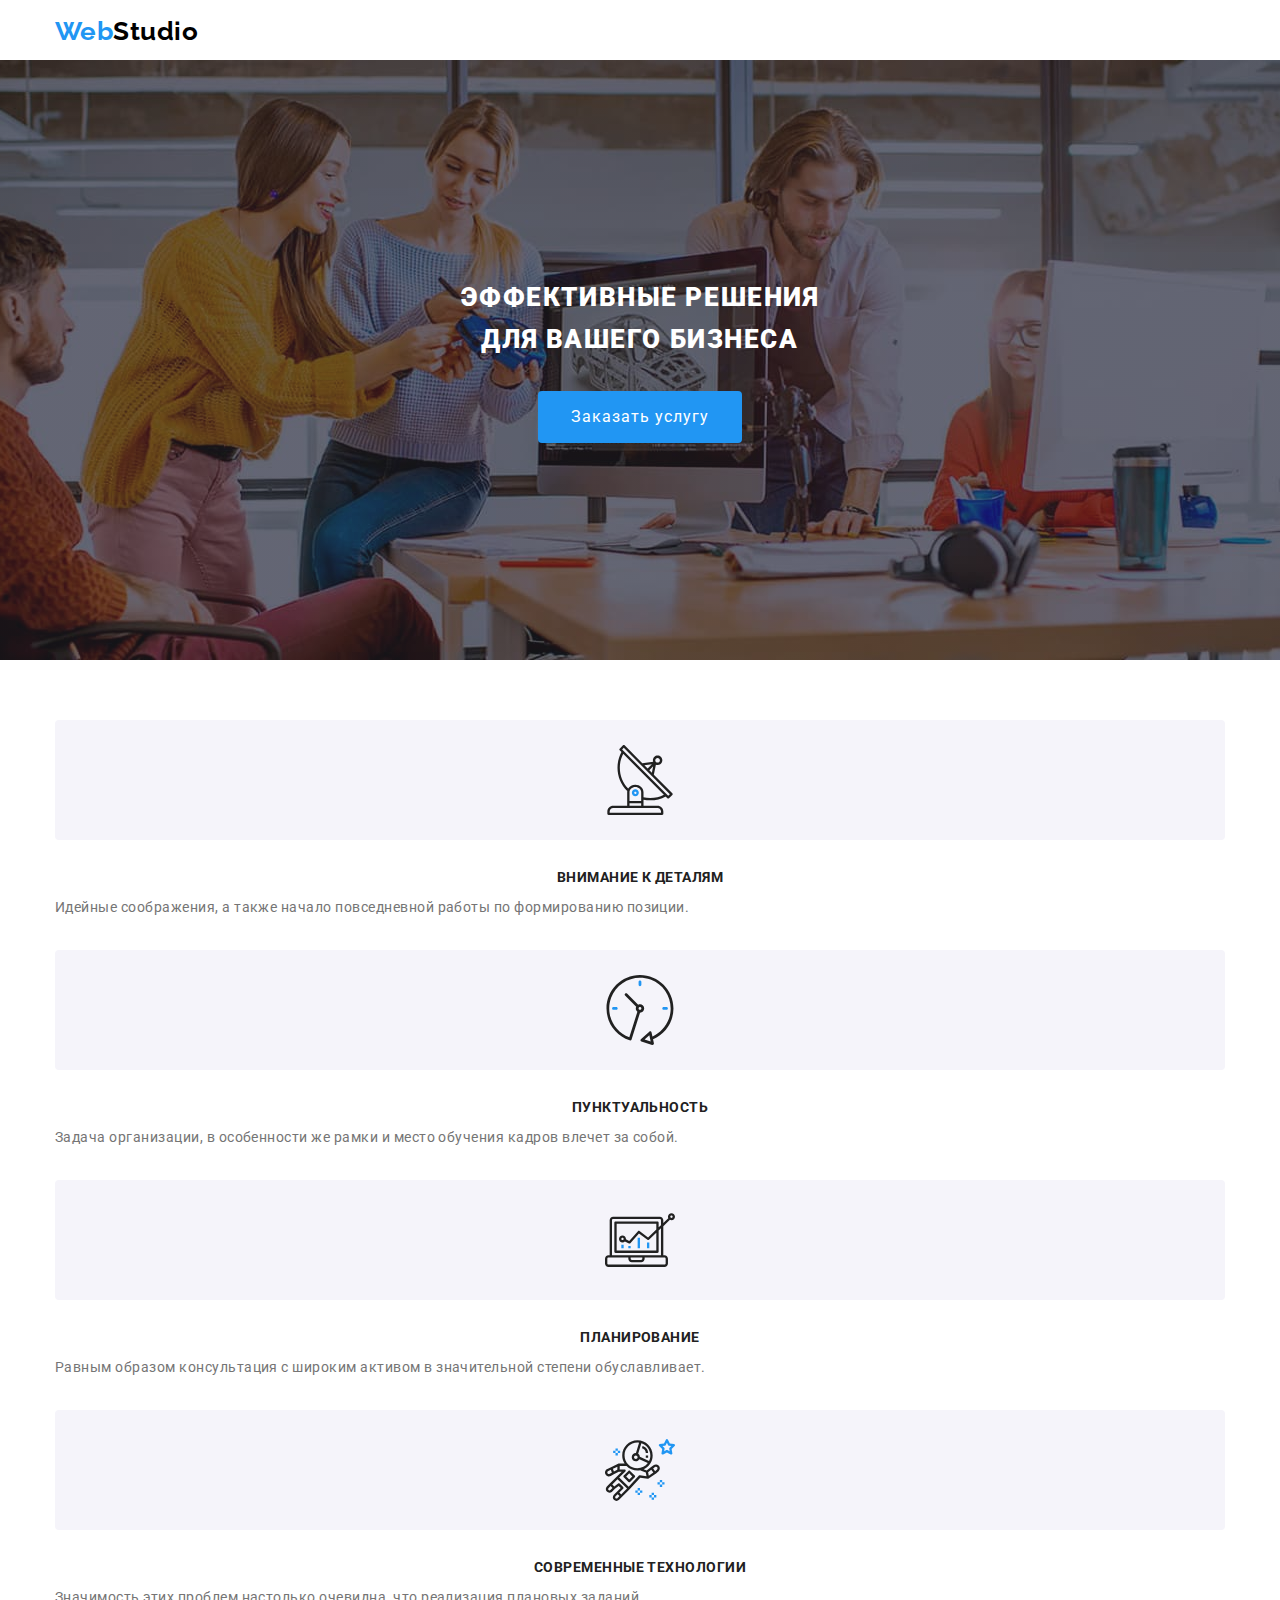
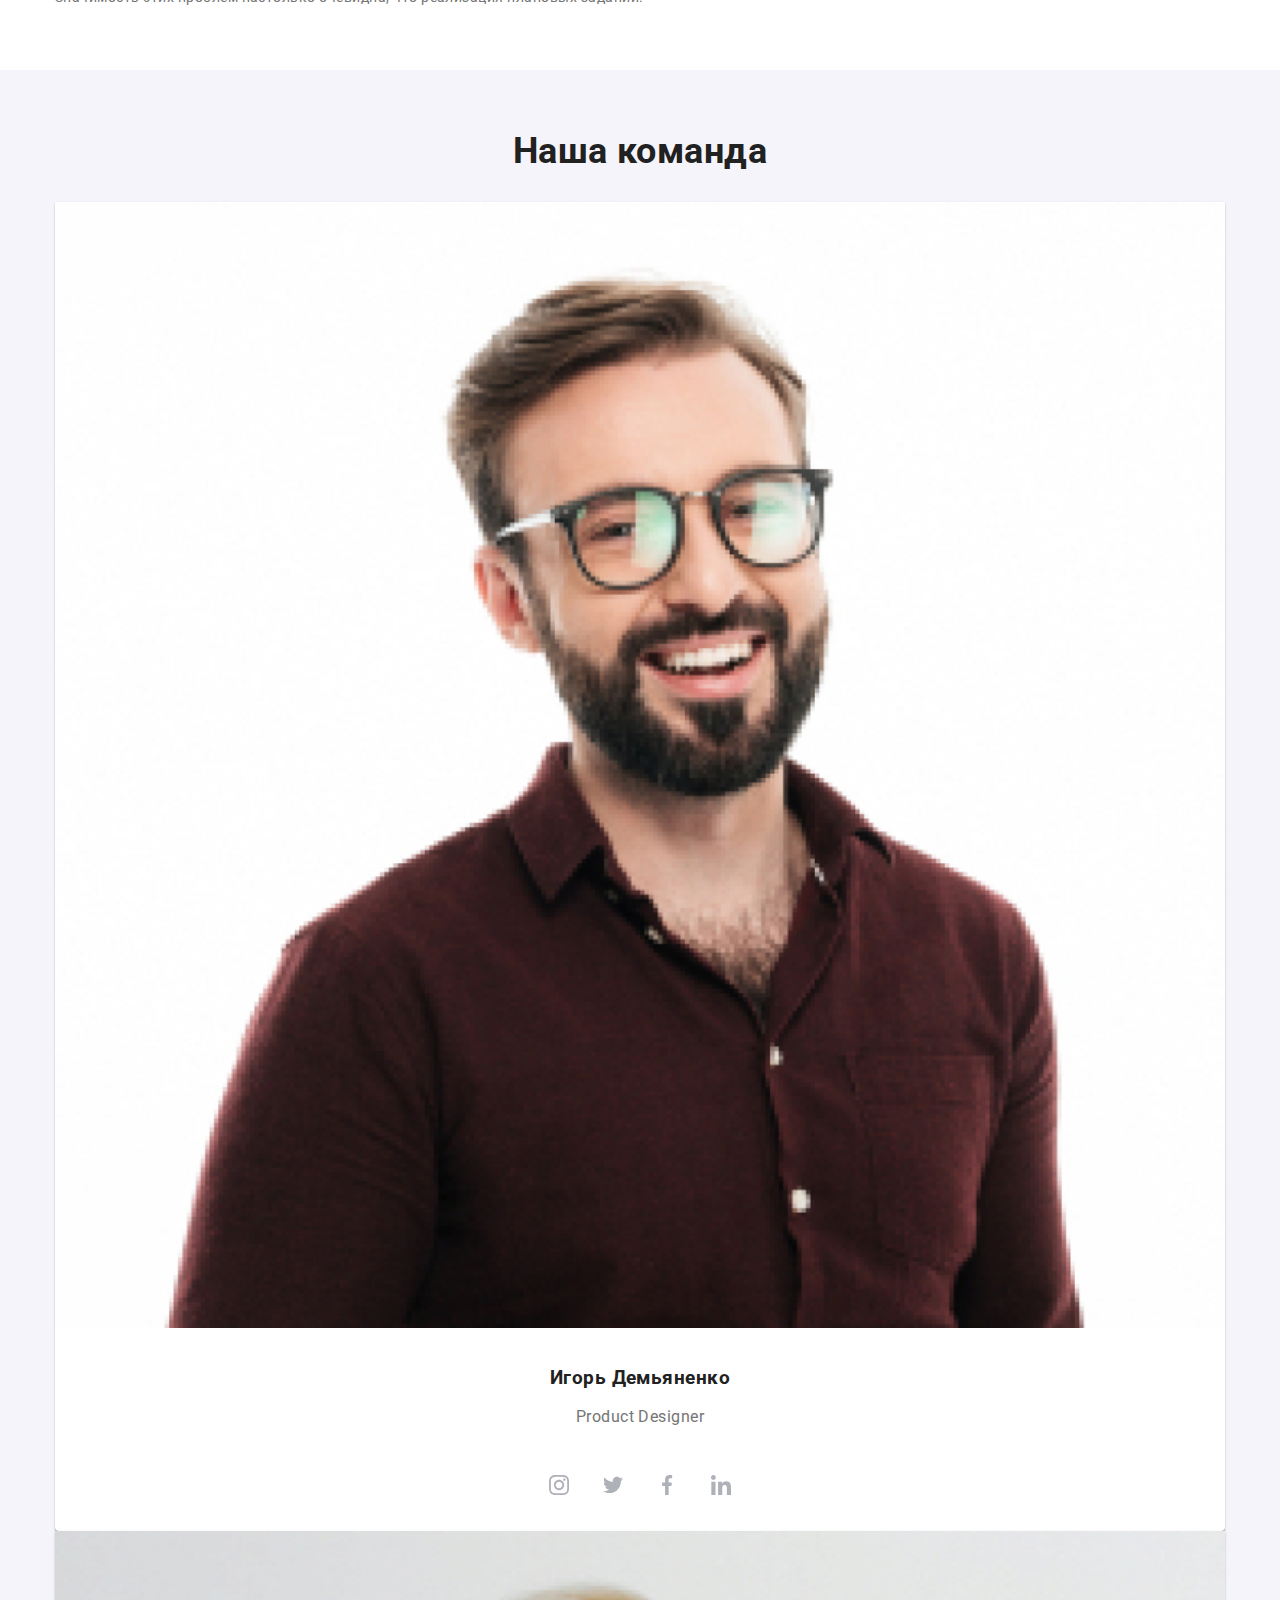
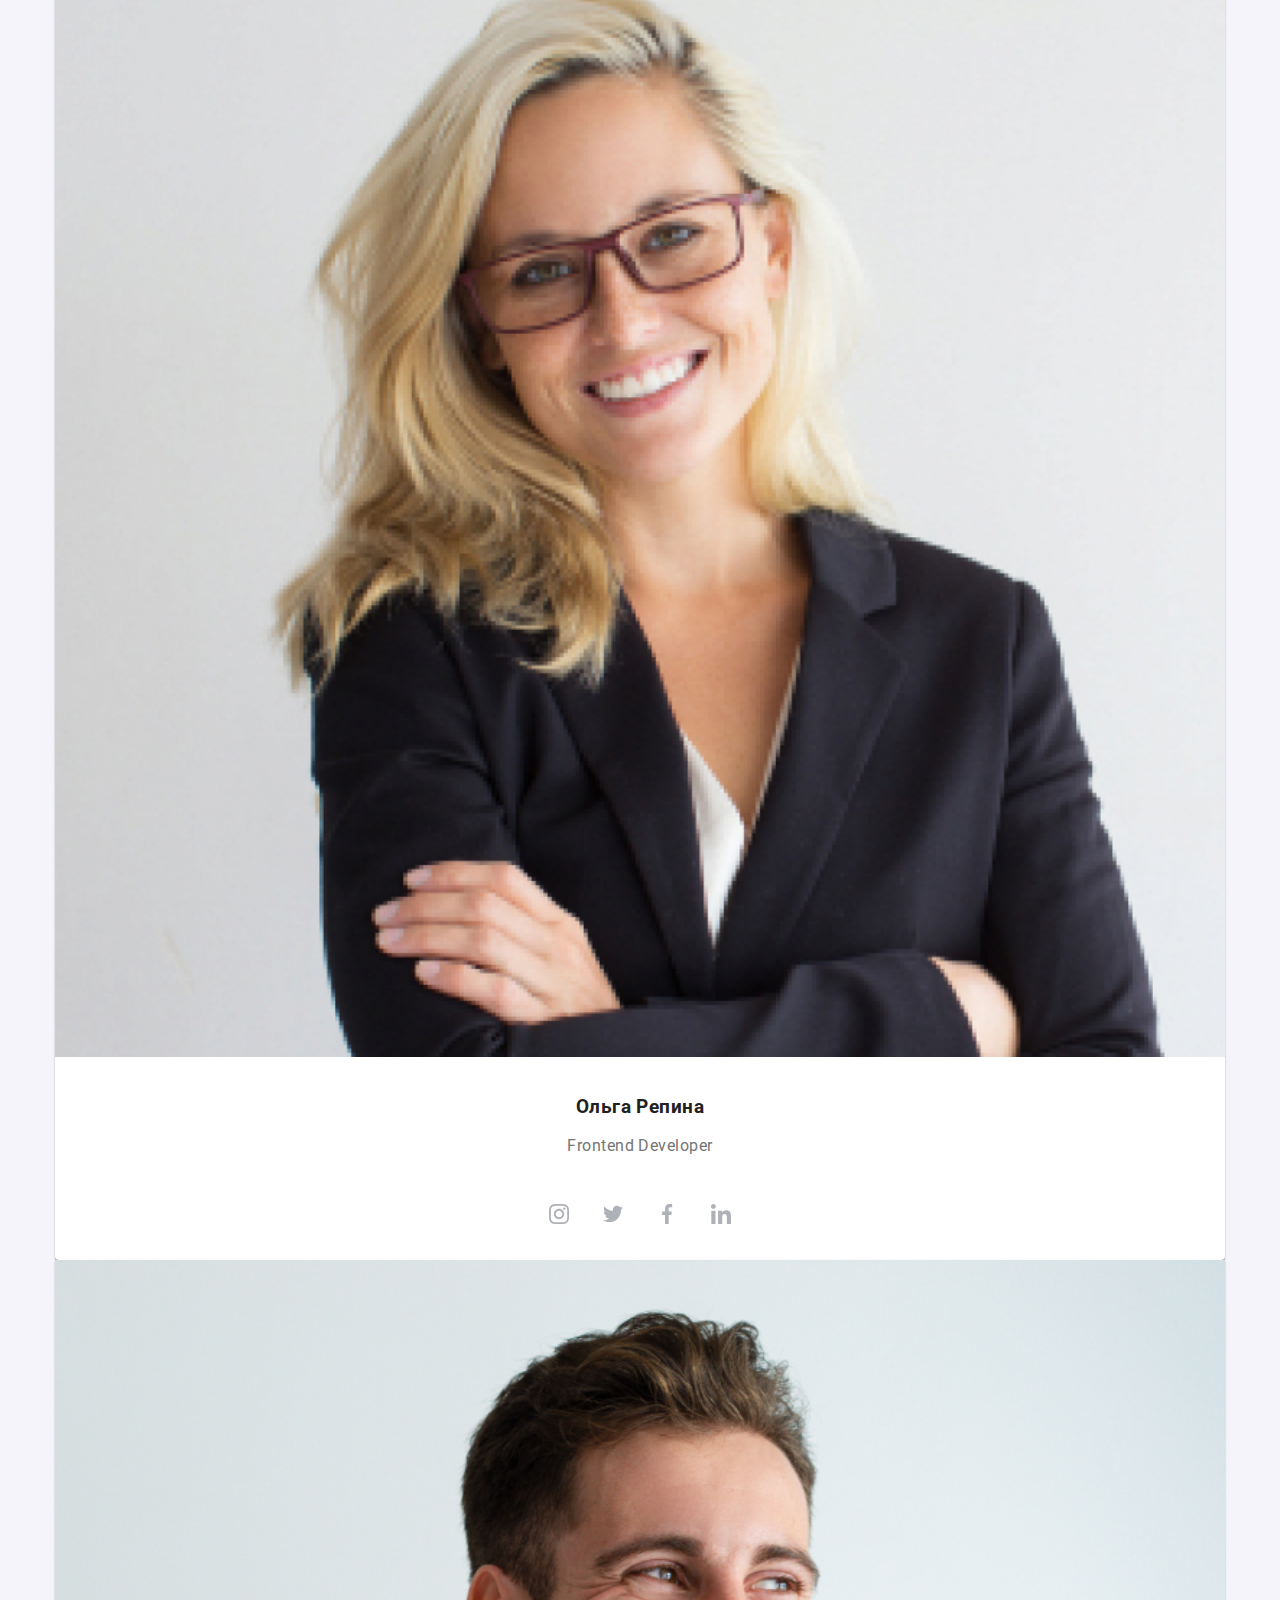
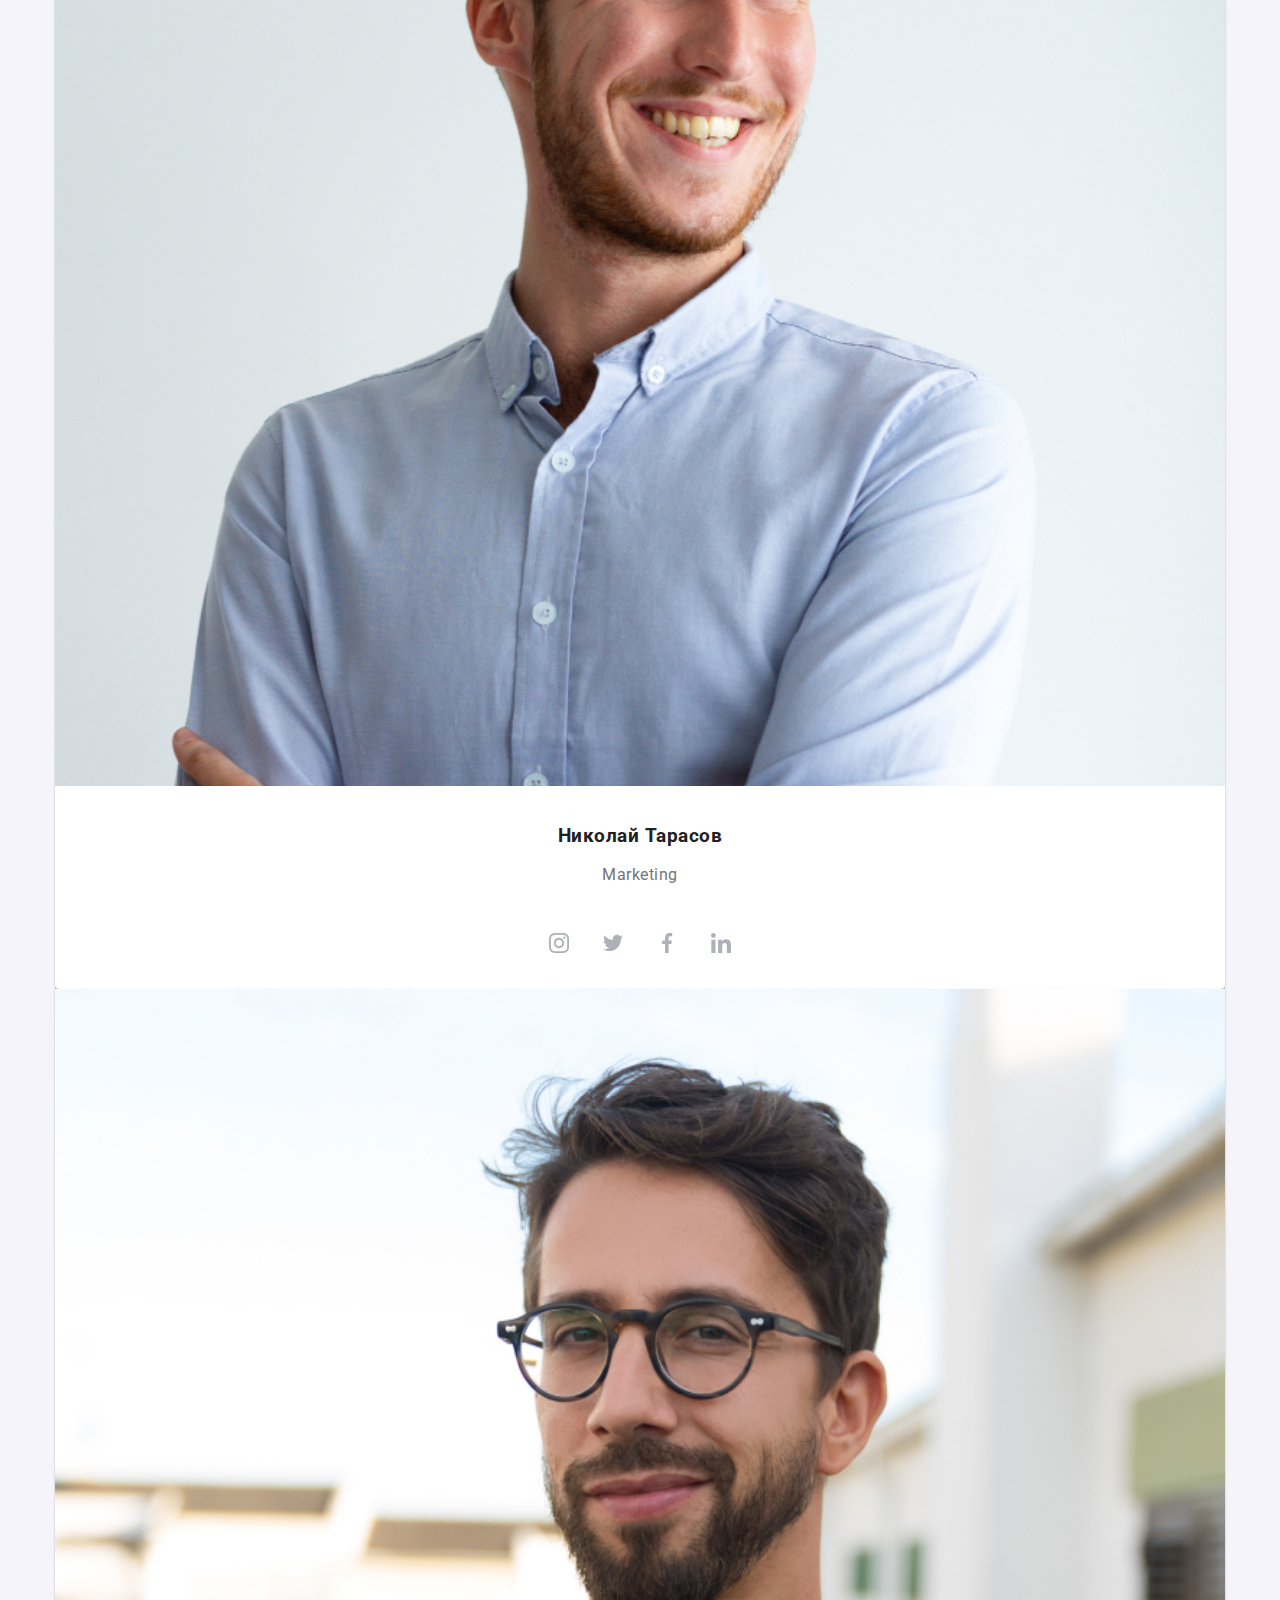
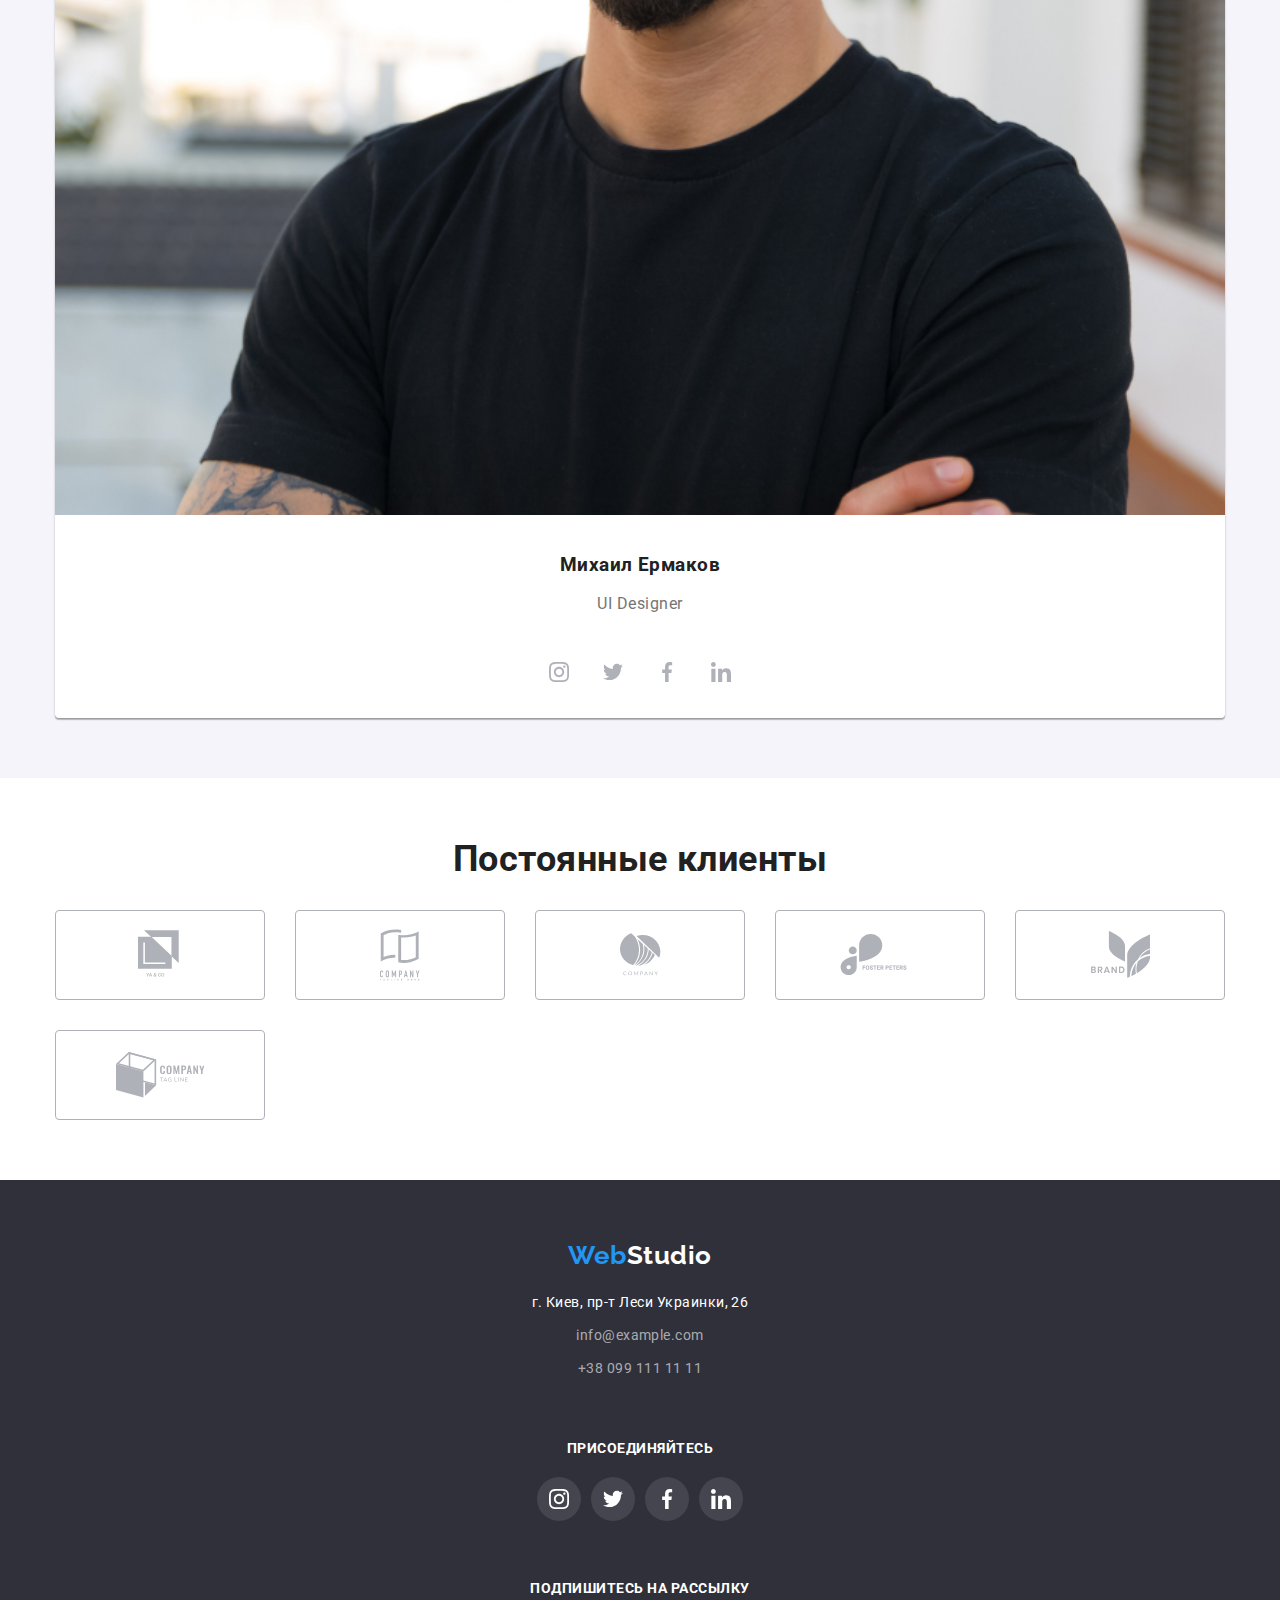
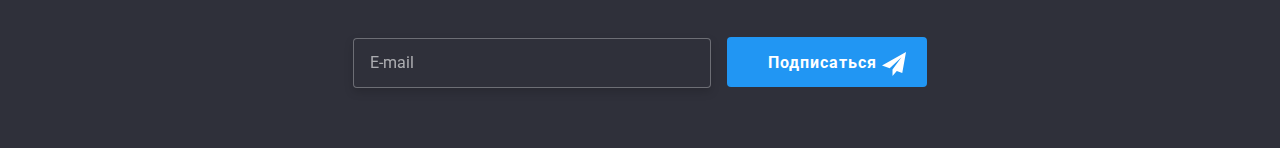
==== index.html @ 4265d358 "hw8" ====
<!DOCTYPE html>
<html lang="ru">
  <head>
    <meta charset="UTF-8" />
    <meta name="viewport" content="width=device-width, initial-scale=1.0" />
    <title>WebStudio</title>
    
    <link href="https://fonts.googleapis.com/css2?family=Raleway:wght@700&family=Roboto:wght@400;500;700&display=swap" rel="stylesheet">
    <link rel="stylesheet" href="./css/normalize.css" />
    <link rel="stylesheet" href="./css/main.min.css" />
  </head>
  <body>
    <!--Шапка страницы-->
    <header class="page-header">
      <div class="container flexbox">
      <nav class="navigation">
        <a href="./index.html" class="logo">
          <span class="page-header__logo-active">Web</span><span class="page-header__logo-black">Studio</span></a>
        <!--Навигация на другие страницы-->
        <ul class="site-nav list">
          <li class="site-nav__item"><a href="./index.html" class="site-nav__link current">Студия</a></li>
          <li class="site-nav__item"><a href="./portfolio.html" class="site-nav__link" >Портфолио</a></li>
          <li class="site-nav__item"><a href="./index.html" class="site-nav__link ">Контакты</a></li>
        </ul>
      </nav>
      <ul class="contacts list flexbox">
        <li class="contacts__item">
          <a class="contacts__link" href="mailto:info@example.com" >
          <svg class="contacts__icon" width="16" height="12"> 
            <use href="./img/icons/symbol-defs.svg#envelope"></use>
          </svg>
            info@example.com</a>
        </li>
        <li class="contacts__item">
          <a class="contacts__link"  href="tel:+380991111111"  >
          <svg class="contacts__icon" width="10" height="16">
            <use href="./img/icons/symbol-defs.svg#smartphone"></use>
          </svg>
          +38 099 111 11 11</a></li>
      </ul>
    </div>
    <span class="line flexbox"></span>
    </header>
    <main>
      <!--герой-->
      <section class="hero">
        <div class="hero__box">
        <h1 class="hero__title">Эффективные решения <br/> для вашего бизнеса</h1>
        <button class="primary-button" data-modal-open>Заказать услугу</button>
      </div>
      </section>
      <!-- преимущества-->
      <section class="features">
        <div class="container section">
        <ul class="features__list list">
          <li class="features__item">
            <div class="features__thumb">
              <svg class="features__icon" width="70" height="70">
                <use href="./img/icons/symbol-defs.svg#antenna"></use>
              </svg>
            </div>
            <h3 class="features__title">Внимание к деталям</h3>
            <p class="features__text">
              Идейные соображения, а также начало повседневной работы по
              формированию позиции.
            </p>
          
          </li>
          <li class="features__item">
            <div class="features__thumb">
              <svg class="features__icon" width="70" height="70">
                <use href="./img/icons/symbol-defs.svg#clock"></use>
              </svg>
              </div>
            <h3 class="features__title">Пунктуальность</h3>
            <p class="features__text">
              Задача организации, в особенности же рамки и место обучения кадров
              влечет за собой.
            </p>
          </li>
          <li class="features__item">
            <div class="features__thumb">
              <svg class="features__icon" width="70" height="70">
                <use href="./img/icons/symbol-defs.svg#diagram"></use>
              </svg>
              </div>
            <h3 class="features__title">Планирование</h3>
            <p class="features__text">
              Равным образом консультация с широким активом в значительной
              степени обуславливает.
            </p>
          
          </li>
          <li class="features__item">
            <div class="features__thumb">
              <svg class="features__icon" width="70" height="70">
                <use href="./img/icons/symbol-defs.svg#astronaut"></use>
              </svg>
              </div>
            <h3 class="features__title">Современные технологии</h3>
            <p class="features__text">
              Значимость этих проблем настолько очевидна, что реализация
              плановых заданий.
            </p>
          
          </li>
        </ul>
      </div>
      </section>
      <!--галерея-->
      <section class="gallery-section">
        <div class="container section">
        <h2 class="caption">Чем мы занимаемся</h2>
        <ul class="gallery flexbox list">
          <li class="gallery__item">
            <a class="gallery__link" href="">
              <img src="./img/box1.jpg" alt="Работа с контентом" width="370" />
            <div class="gallery__box">
              <span class="gallery__text">Десктопные приложения</span>
           </div>
          </a>
          </li>
          <li class="gallery__item">
            <a class="gallery__link" href="">
              <img
                src="./img/box2.jpg"
                alt="Работа с мобильными приложениями"
                width="370"/>
            <div class="gallery__box">
              <span class="gallery__text">Мобильные приложения</span>
            </div>
          </a>
          </li>
          <li class="gallery__item">
            <a class="gallery__link" href="">
              <img
                src="./img/box3.jpg"
                alt="Планшет с палитрой цвета"
                width="370"/>
             <div class="gallery__box">
              <span class="gallery__text">Дизайнерские решения</span>
            </div>
          </a>
          </li>
        </ul>
      </div>
      </section>
      <!--команда-->

      <section class="team-section">
        <div class="container section">
        <h2 class="caption">Наша команда</h2>
        <ul class="team-card list">
          <li class="team-card__item">
            <img src="./img/img(1).jpg" class="team-card__picture" alt="Фото члена команды" width="270" />
            <div class="team-card__thumb">
            <h3 class="team-card__name">Игорь Демьяненко</h3>
            <p class="team-card__text">Product Designer</p>
            </div>
            <ul class="social-icons list">
              <li class="social-icons__item">
<a class="social-icons__link" href="https://www.instagram.com/" target="_blank" rel="" aria-label="ссылка на Инстаграм">
<svg class="social-icons__icon">
  <use href="./img/icons/symbol-defs.svg#instagram"></use>
</svg>
</a>
              </li>
              <li class="social-icons__item">
<a class="social-icons__link" href="https://twitter.com/" target="_blank" rel="" aria-label="ссылка на Твиттер">
<svg class="social-icons__icon">
  <use href="./img/icons/symbol-defs.svg#twitter"></use>
</svg>
</a>
              </li>
<li class="social-icons__item">
  <a class="social-icons__link" href="https://facebook.com/" target="_blank" rel="" aria-label="ссылка на Фейсбук">
    <svg class="social-icons__icon">
      <use href="./img/icons/symbol-defs.svg#facebook"></use>
    </svg>
 </a>
</li>
<li class="social-icons__item">
  <a class="social-icons__link" href="https://linkedin.com/" target="_blank" rel="" aria-label="ссылка на Линкедин">
    <svg class="social-icons__icon">
      <use href="./img/icons/symbol-defs.svg#linkedin"></use>
    </svg>
 </a>
</li>
              
            </ul>
          </li>
          <li class="team-card__item">
            <img src="./img/img(2).jpg" class="team-card__picture" alt="Фото члена команды" width="270" />
            <div class="team-card__thumb">
            <h3 class="team-card__name">Ольга Репина</h3>
            <p class="team-card__text">Frontend Developer</p>
          </div>
          <ul class="social-icons list">
            <li class="social-icons__item">
<a class="social-icons__link" href="https://www.instagram.com/" target="_blank" rel="" aria-label="ссылка на Инстаграм">
<svg class="social-icons__icon">
<use href="./img/icons/symbol-defs.svg#instagram"></use>
</svg>
</a>
 </li>
            <li class="social-icons__item">
<a class="social-icons__link" href="https://twitter.com/" target="_blank" rel="" aria-label="ссылка на Твиттер">
<svg class="social-icons__icon">
<use href="./img/icons/symbol-defs.svg#twitter"></use>
</svg>
</a>
            </li>
<li class="social-icons__item">
<a class="social-icons__link" href="https://facebook.com/" target="_blank" rel="" aria-label="ссылка на Фейсбук">
  <svg class="social-icons__icon">
    <use href="./img/icons/symbol-defs.svg#facebook"></use>
  </svg>
</a>
</li>
<li class="social-icons__item">
<a class="social-icons__link" href="https://linkedin.com/" target="_blank" rel="" aria-label="ссылка на Линкедин">
  <svg class="social-icons__icon">
    <use href="./img/icons/symbol-defs.svg#linkedin"></use>
  </svg>
</a>

            </li>
          </ul>
          </li>
          <li class="team-card__item">
            <img src="./img/img(3).jpg" class="team-card__pecture" alt="Фото члена команды" width="270" />
            <div class="team-card__thumb">
            <h3 class="team-card__name">Николай Тарасов</h3>
            <p class="team-card__text">Marketing</p>
          </div>
          <ul class="social-icons list">
            <li class="social-icons__item">
<a class="social-icons__link" href="https://www.instagram.com/" target="_blank" rel="" aria-label="ссылка на Инстаграм">
<svg class="social-icons__icon">
<use href="./img/icons/symbol-defs.svg#instagram"></use>
</svg>
</a>
            </li>
            <li class="social-icons__item">
<a class="social-icons__link" href="https://twitter.com/" target="_blank" rel="" aria-label="ссылка на Твиттер">
<svg class="social-icons__icon">
<use href="./img/icons/symbol-defs.svg#twitter"></use>
</svg>
</a>
            </li>
<li class="social-icons__item">
<a class="social-icons__link" href="https://facebook.com/" target="_blank" rel="" aria-label="ссылка на Фейсбук">
  <svg class="social-icons__icon">
    <use href="./img/icons/symbol-defs.svg#facebook"></use>
  </svg>
</a>
</li>
<li class="social-icons__item">
<a class="social-icons__link" href="https://linkedin.com/" target="_blank" rel="" aria-label="ссылка на Линкедин">
  <svg class="social-icons__icon">
    <use href="./img/icons/symbol-defs.svg#linkedin"></use>
  </svg>
</a>

            </li>
          </ul>
          </li>
          <li class="team-card__item">
            <img src="./img/img(4).jpg" class="team-card__picture" alt="Фото члена команды" width="270" />
            <div class="team-card__thumb">
            <h3 class="team-card__name">Михаил Ермаков</h3>
            <p class="team-card__text">UI Designer</p>
          </div>
          <ul class="social-icons list">
            <li class="social-icons__item">
<a class="social-icons__link" href="https://www.instagram.com/" target="_blank" rel="" aria-label="ссылка на Инстаграм">
<svg class="social-icons__icon">
<use href="./img/icons/symbol-defs.svg#instagram"></use>
</svg>
</a>
            </li>
            <li class="social-icons__item">
<a class="social-icons__link" href="https://twitter.com/" target="_blank" rel="" aria-label="ссылка на Твиттер">
<svg class="social-icons__icon">
<use href="./img/icons/symbol-defs.svg#twitter"></use>
</svg>
</a>
            </li>
<li class="social-icons__item">
<a class="social-icons__link" href="https://facebook.com/" target="_blank" rel="" aria-label="ссылка на Фейсбук">
  <svg class="social-icons__icon">
    <use href="./img/icons/symbol-defs.svg#facebook"></use>
  </svg>
</a>
</li>
<li class="social-icons__item">
<a class="social-icons__link" href="https://linkedin.com/" target="_blank" rel="" aria-label="ссылка на Линкедин">
  <svg class="social-icons__icon">
    <use href="./img/icons/symbol-defs.svg#linkedin"></use>
  </svg>
</a>

            </li>
          </ul>
          </li>
        </ul>
      </div>
      </section>
<!--Постоянные клиенты-->
      <section class="clients-section">
 <div class="container section">
          <h2 class="caption">Постоянные клиенты</h2>
          <ul class="clients flexbox list">
            <li class="clients__item">
              <a class="clients__link" href="" target="_blank" rel="" aria-label="ссылка на клиентов">
                <svg class="clients__icon" width="45" height="50">
                  <use href="./img/icons/symbol-defs.svg#logo1"></use>
                </svg></a>
            </li>
            <li class="clients__item">
              <a class="clients__link" href="" target="_blank" rel="" aria-label="ссылка на клиентов">
                <svg class="clients__icon" width="40" height="52">
                  <use href="./img/icons/symbol-defs.svg#logo2"></use>
                </svg></a>
            </li>
            <li class="clients__item">
              <a class="clients__link" href="" target="_blank" rel="" aria-label="ссылка на клиентов">
                <svg class="clients__icon" width="41" height="43">
                  <use href="./img/icons/symbol-defs.svg#logo3"></use>
                  </svg>
                </a>
            </li>
            <li class="clients__item">
              <a class="clients__link" href="" target="_blank" rel="" aria-label="ссылка на клиентов">
                <svg class="clients__icon" width="80" height="42">
                  <use href="./img/icons/symbol-defs.svg#logo4"></use>
                </svg></a>
            </li>
            <li class="clients__item">
              <a class="clients__link" href="" target="_blank" rel="" aria-label="ссылка на клиентов">
                <svg class="clients__icon" width="59" height="47">
                  <use href="./img/icons/symbol-defs.svg#logo5"></use>
                </svg></a>
            </li>
            <li class="clients__item">
              <a class="clients__link" href="" target="_blank" rel="" aria-label="ссылка на клиентов">
                <svg class="clients__icon" width="89" height="46">
                  <use href="./img/icons/symbol-defs.svg#logo6"></use>
                </svg></a>
            </li>
          </ul>
        </div>
      </section>
    </main>
    
    <footer class="footer">
      <div class="container">
        <div class="footer__thumb">
        <a href="./index.html" class="footer__logo">
          <span class="footer__logo-activ">Web</span><span class="footer__logo-white">Studio</span></a>
      
        <address class="footer-address">
          г. Киев, пр-т Леси Украинки, 26
          <a href="mailto:info@example.com" class="footer-address__link-mail">info@example.com</a>
          <a href="tel:+380991111111" class="footer-address__link-tel">+38 099 111 11 11</a>
        </address>
      </div>
        
        <div class="footer-box">
          <b class="follow">присоединяйтесь</b>
        <ul class="footer-icons list">
          <li class="footer-icons__item">
<a class="footer-icons__link" href="https://www.instagram.com/" target="_blank" rel="" aria-label="ссылка на Инстаграм">
<svg class="footer__icon">
<use href="./img/icons/symbol-defs.svg#instagram"></use>
</svg>
</a> 
          </li>
          <li class="footer-icons__item list">
<a class="footer-icons__link" href="https://twitter.com/" target="_blank" rel="" aria-label="ссылка на Твиттер">
<svg class="footer__icon">
<use href="./img/icons/symbol-defs.svg#twitter"></use>
</svg>
</a>
          </li>
<li class="footer-icons__item list">
<a class="footer-icons__link" href="https://facebook.com/" target="_blank" rel="" aria-label="ссылка на Фейсбук">
<svg class="footer__icon">
  <use href="./img/icons/symbol-defs.svg#facebook"></use>
</svg>
</a>
</li>
<li class="footer-icons__item list">
<a class="footer-icons__link" href="https://linkedin.com/" target="_blank" rel="" aria-label="ссылка на Линкедин">
<svg class="footer__icon">
  <use href="./img/icons/symbol-defs.svg#linkedin"></use>
</svg>
</a>
</li>
  </ul>
</div>
<div class="subscribe">
  <b class="subscribe__title">Подпишитесь на рассылку</b>
  <form class="subscribe__form"> 
<input class="subscribe__field" type="email" name="subscribe"  placeholder="E-mail">
<button class="subscribe__button" type="submit"><span class="subscribe__inscription">Подписаться</span>
  <svg class="subscribe__button-icon" width="24px" height="24px">
    <use href="img/icons/symbol-defs3.svg#send"></use>
  </svg>
</button>
  </form>
</div>
</div>
</footer>
<!--moal window-->
<div class="backdrop is-hidden" data-modal>
   <div class="modal">
     <button class="modal__button-close" data-modal-close>
       <svg class="modal__icon-close">
      <use href="./img/icons/symbol-defs.svg#close"></use>
     </svg>
     </button>
    <div class="modal__content">
<b class="modal__title">Оставьте свои данные, мы вам перезвоним</b>
<form class="form">
  <label class="form__label">
    <span class="form__name">Имя</span>
    <input class="form__input" type="text" name="user-name" required>
    <svg class="form__icon" width="12" height="12">
      <use href="./img/icons/symbol-defs2.svg#name"></use>
    </svg>
  </label>
  <label class="form__label">
    <span class="form__name">Телефон</span>
    <input class="form__input" type="tel" name="phone" required>
    <svg class="form__icon" width="12" height="12">
      <use href="./img/icons/symbol-defs2.svg#phone"></use>
    </svg>
  </label>
  <label class="form__label">
  <span class="form__name">Почта</span>
  <input class="form__input" type="email" name="mail" required>
  <svg class="form__icon" width="12" height="12">
    <use href="./img/icons/symbol-defs2.svg#envelop"></use>
  </svg>
</label>
<label class="form__label">
  <span class="form__name">Комментарий</span>
  <textarea class="form__comment" name="comment" placeholder="Введите текст">
</textarea>
</label>
<div class="deal__thumb">
<label class="deal">
  <input class="deal__checkbox visually-hidden" type="checkbox" name="checkbox">
  <span class="deal__icon"></span>
  <span class="deal__text">Соглашаюсь с рассылкой и принимаю
    <a class="deal__link" href=""> Условия договора</a>
  </span>
</label>
</div>
<div class="button__thumb">
<button class="primary-button form__button" type="submit">Отправить</button>
</div>
</form>
    </div>
   </div>
 </div>
 <script src="./js/modal.js"></script>
  </body>
</html>
---- css/main.min.css ----
/*! modern-normalize v1.0.0 | MIT License | https://github.com/sindresorhus/modern-normalize */*,::after,::before{box-sizing:border-box}:root{-moz-tab-size:4;tab-size:4}html{line-height:1.15;-webkit-text-size-adjust:100%}body{margin:0}body{font-family:system-ui,-apple-system,'Segoe UI',Roboto,Helvetica,Arial,sans-serif,'Apple Color Emoji','Segoe UI Emoji'}hr{height:0;color:inherit}abbr[title]{text-decoration:underline dotted}b,strong{font-weight:bolder}code,kbd,pre,samp{font-family:ui-monospace,SFMono-Regular,Consolas,'Liberation Mono',Menlo,monospace;font-size:1em}small{font-size:80%}sub,sup{font-size:75%;line-height:0;position:relative;vertical-align:baseline}sub{bottom:-.25em}sup{top:-.5em}table{text-indent:0;border-color:inherit}button,input,optgroup,select,textarea{font-family:inherit;font-size:100%;line-height:1.15;margin:0}button,select{text-transform:none}[type=button],[type=reset],[type=submit],button{-webkit-appearance:button}::-moz-focus-inner{border-style:none;padding:0}:-moz-focusring{outline:1px dotted ButtonText}:-moz-ui-invalid{box-shadow:none}legend{padding:0}progress{vertical-align:baseline}::-webkit-inner-spin-button,::-webkit-outer-spin-button{height:auto}[type=search]{-webkit-appearance:textfield;outline-offset:-2px}::-webkit-search-decoration{-webkit-appearance:none}::-webkit-file-upload-button{-webkit-appearance:button;font:inherit}summary{display:list-item}html{box-sizing:border-box}*,*::after,*::befor{box-sizing:inherit}body{color:#212121;background-color:#fff;font-family:"Roboto", sans-serif;letter-spacing:0.03em}.list{padding:0;margin:0;list-style:none}a{text-decoration:none}img{display:block;width:100%;height:auto}.line{border-bottom:1px solid #ECECEC;flex-grow:1}.flexbox{display:flex;flex-wrap:wrap}.caption{margin-top:0px;margin-bottom:30px;padding:0px 0px;font-weight:700;font-size:36px;line-height:1.17;text-align:center}.visually-hidden{position:absolute;width:1px;height:1px;margin:-1px;border:0;padding:0;clip:rect(0 0 0 0);overflow:hidden}p{margin:0;padding:0}ul{margin:0}.container{margin-left:auto;margin-right:auto;padding-left:15px;padding-right:15px}@media screen and (min-width: 480px){.container{width:480px}}@media screen and (min-width: 768px){.container{width:768px}}@media screen and (min-width: 1200px){.container{width:1200px}}.section{padding-top:60px;padding-bottom:60px}.primary-button{display:inline-block;text-align:center;border-color:#2196f3;border-radius:4px;padding:10px 32px;min-width:200px;border:1px solid transparent;color:#fff;background-color:#2196f3;font-weight:400;font-size:16px;line-height:1.87;letter-spacing:0.06em;cursor:pointer;color:#fff;transition:background-color 250ms cubic-bezier(0.4, 0, 0.2, 1)}.primary-button:hover,.primary-button:focus{background-color:#188ce8;box-shadow:0px 4px 4px rgba(0,0,0,0.15)}.button__thumb{display:flex;justify-content:center;align-items:center;margin-top:30px}.form__button{padding:10px 55px 10px 56px}.form__button:hover,.form__button:focus{box-shadow:0px 4px 4px rgba(0,0,0,0.15);transition:250ms cubic-bezier(0.4, 0, 0.2, 1)}.backdrop{position:fixed;top:0;left:0;width:100%;height:100%;background-color:rgba(0,0,0,0.2);opacity:1;visibility:visible}.backdrop.is-hidden{opacity:0;visibility:hidden;pointer-events:none;transition:250ms cubic-bezier(0.4, 0, 0.2, 1);transform:translate(0%, 0%) scale(0) rotateX(0deg)}.modal{position:absolute;top:50%;left:50%;transform:translate(-50%, -50%) scale(1) rotateY(0deg);width:450px;height:609px;overflow:hidden;background-color:#fff;box-shadow:0px 1px 3px rgba(0,0,0,0.12),0px 1px 1px rgba(0,0,0,0.14),0px 2px 1px rgba(0,0,0,0.2);border-radius:4px;transition:250ms cubic-bezier(0.4, 0, 0.2, 1)}.is-hidden .modal{transform:translate(-50%, -50%) scale(0.5) rotateY(45deg);transition:250ms cubic-bezier(0.4, 0, 0.2, 1)}.modal__button-close{display:flex;justify-content:center;align-items:center;position:absolute;top:8px;right:8px;padding:0;margin:0;width:30px;height:30px;background-color:#fff;border:1px solid rgba(0,0,0,0.1);border-radius:50%;cursor:pointer;transition:all 250ms cubic-bezier(0.4, 0, 0.2, 1)}.modal__button-close:hover,.modal__button-close:focus{fill:#2196f3;box-shadow:0px 4px 4px rgba(0,0,0,0.15)}.modal__content{padding:40px}.modal__icon-close{width:11px;height:11px}.modal__title{display:block;text-align:center;margin-bottom:12px;color:#000;font-weight:700;font-size:20px;line-height:1.15}.form{display:flex;flex-direction:column}.form__label{display:flex;flex-direction:column;position:relative;text-align:left;margin-bottom:10px;font-weight:400;font-size:12px;line-height:1.166;letter-spacing:0.01em;color:#757575}.form__name{margin-bottom:4px}.form__icon{position:absolute;left:12px;bottom:13px}.form__input{height:40px;padding-left:42px;border:1px solid rgba(33,33,33,0.2);border-radius:4px;transition:all 250ms cubic-bezier(0.4, 0, 0.2, 1)}.form__input:focus{outline-color:#2196f3;transition-property:border 250ms cubic-bezier(0.4, 0, 0.2, 1)}.form__input:focus+.form__icon{fill:#2196f3;transition-property:border 250ms cubic-bezier(0.4, 0, 0.2, 1)}.form__comment{resize:none;min-height:120px;display:flex;flex-direction:column;border:1px solid rgba(33,33,33,0.2);border-radius:4px;padding:12px 16px;margin-bottom:20px;transition:border 250ms cubic-bezier(0.4, 0, 0.2, 1)}.form__comment:hover,.form__comment:focus{outline-color:#2196f3}.deal{display:flex;justify-content:flex-end;align-items:center}.deal__text{font-weight:400;font-size:12px;line-height:1.71}.deal__link{text-decoration:none;font-weight:400;font-size:12px;line-height:1.71;border-bottom:1px solid #2196f3;color:#2196f3}.deal__checkbox{position:absolute;visibility:hidden;clip:rect(0 0 0 0);width:1px;height:1px;margin:1px}.deal__thumb{position:relative;display:block}.deal__icon{position:absolute;background-image:url(../img/icons/square.svg);background-repeat:no-repeat;background-position:center;height:16px;width:16px;left:2px}.deal__checkbox:checked+.deal__icon{background-image:url(../img/icons/checkbox.svg);fill:#fff;background-color:#2196f3;background-size:contain;background-repeat:no-repeat;background-position:center;background-clip:border-box;transition:background-color 250ms cubic-bezier(0.4, 0, 0.2, 1),fill 250ms cubic-bezier(0.4, 0, 0.2, 1)}.logo{padding-top:16px;padding-bottom:16px}.page-header__logo-active{padding-top:25px;padding-bottom:25px;color:#2196f3;font-family:"Raleway", sans-serif;font-weight:700;font-size:26px;line-height:1.19}.page-header__logo-black{padding-top:25px;padding-bottom:25px;color:#000;font-family:"Raleway", sans-serif;font-weight:700;font-size:26px;line-height:1.19}.footer__logo{margin-bottom:20px}.footer__logo-activ{color:#2196f3;font-family:"Raleway", sans-serif;font-weight:700;font-size:26px;line-height:1.19}.footer__logo-white{color:#fff;font-family:"Raleway", sans-serif;font-weight:700;font-size:26px;line-height:1.19}.social-icons{display:flex;justify-content:center;align-items:center;padding-bottom:24px}.social-icons__icon{width:20px;height:20px}.social-icons__item:not(:last-child){margin-right:10px}.social-icons__link{display:flex;justify-content:center;align-items:center;width:44px;height:44px;background-color:#fff;fill:#AFB1B8;border-radius:50%;transition:background-color cubic-bezier(0.4, 0, 0.2, 1) 250ms,fill 250ms cubic-bezier(0.4, 0, 0.2, 1)}.social-icons__link:hover,.social-icons__link:focus,.social-icons__link__icon:hover,.social-icons__link__icon:focus{background-color:#2196f3;fill:#fff}.page-header .flexbox{align-items:center;justify-content:flex-end}.page-header{height:60px}.site-nav .current{color:#2196f3}.site-nav{display:none}.site-nav__item:not(:last-child){margin-right:50px}.navigation{display:flex;justify-content:center;align-items:center;margin-right:auto}.site-nav__link{display:block;padding-top:32px;padding-bottom:32px;color:#212121;font-weight:500;font-size:14px;line-height:1.14;letter-spacing:0.02em}.site-nav__link:hover,.site-nav__link:focus{color:#2196f3}.site-nav__link .current{color:#2196f3}.site-nav__link{position:relative}.current:after{content:"";position:absolute;left:0;bottom:-1px;width:100%;height:4px;background-color:#2196f3;border-radius:2px}.contacts__icon{fill:#757575;margin-right:10px}.contacts{display:none}.contacts__link{display:flex;align-items:center;font-weight:500;font-size:14px;line-height:1.14;letter-spacing:0.02em;color:#757575;transition:color 250ms cubic-bezier(0.4, 0, 0.2, 1)}.contacts__link:hover,.contacts__link:focus{color:#2196f3}.contacts__link:hover .contacts__icon{fill:#2196f3}.contacts__item:not(:last-child){margin-right:50px}.footer-address{color:#fff;font-weight:400;font-size:14px;line-height:1.71}.footer-address__link-mail{display:block;margin-bottom:9px;margin-top:9px;color:rgba(255,255,255,0.6)}.footer-address__link-tel{color:rgba(255,255,255,0.6)}.hero{display:flex;justify-content:center;align-items:center;height:600px;max-width:1600px;margin-right:auto;margin-left:auto;background-image:linear-gradient(to right, rgba(47,48,58,0.4), rgba(47,48,58,0.4)),url(../img/bgi.jpg);background-size:cover;background-repeat:no-repeat;background-position:center}.hero__box{text-align:center}.hero__title{margin-top:0px;margin-bottom:30px;color:#fff;font-weight:900;font-size:26px;line-height:1.61;text-transform:uppercase;letter-spacing:0.06em}.features__item:not(:last-child){margin-bottom:30px}.features__thumb{display:flex;justify-content:center;align-items:center;background-color:#f5f4fa;border:1px solid transparent;border-radius:4px;height:120px;margin-bottom:30px}.features__title{margin-top:0px;margin-bottom:10px;font-weight:700;font-size:14px;line-height:1.14;text-transform:uppercase;text-align:center}.features__text{color:#757575;font-weight:400;font-size:14px;line-height:1.71}.gallery-section{display:none}.gallery__item{width:calc((100% - 30px * 2) / 3)}.gallery__item:not(:last-child){margin-right:30px}.gallery__item{position:relative}.gallery__text{color:#fff;font-weight:700;font-size:14px;line-height:1.71;letter-spacing:0.03em;text-transform:uppercase}.gallery__box{position:absolute;left:0;bottom:0;width:100%;height:70px;display:flex;justify-content:center;align-items:center;align-items:center;background-color:rgba(47,48,58,0.8)}.team-section{background-color:#f5f4fa}.team-card__item{font-weight:500;font-size:16px;line-height:1.18;background:#fff;box-shadow:0px 1px 3px rgba(0,0,0,0.12),0px 1px 1px rgba(0,0,0,0.14),0px 2px 1px rgba(0,0,0,0.2);border-radius:0px 0px 4px 4px}.team-card__thumb{padding-right:24px;padding-left:24px;padding-bottom:20px;padding-top:20px;text-align:center}.team-card__name{color:#212121}.team-card__text{margin-top:0px;margin-bottom:16px;color:#757575;font-weight:400;font-size:16px;line-height:1.18}.clients__link{display:flex;justify-content:center;align-items:center;width:210px;height:90px;fill:#AFB1B8;border:1px solid #AFB1B8;border-radius:4px;transition:border-color 250ms cubic-bezier(0.4, 0, 0.2, 1),fill 250ms cubic-bezier(0.4, 0, 0.2, 1)}.clients__item .clients__link:hover .clients__icon,.clients__item .clients__link:focus .clients__icon,.clients__item .clients__link:hover,.clients__item .clients__link:focus{border-color:#2196f3;fill:#2196f3}.clients{margin:-15px}.clients__item{margin:15px}.clients__icon{fill:#AFB1B8;transition:fill 250ms cubic-bezier(0.4, 0, 0.2, 1)}.footer .container{padding:60px 15px;text-align:center}.footer{background-color:#2f303a}.footer__thumb{display:flex;flex-direction:column;margin-bottom:60px;padding-top:0px;padding-bottom:0px;text-align:center}.footer-address{color:#fff;font-weight:400;font-size:14px;line-height:1.71;font-style:normal}.footer-address__link-mail{display:block;margin-bottom:9px;margin-top:9px;color:rgba(255,255,255,0.6)}.footer-address__link-tel{color:rgba(255,255,255,0.6)}.footer-box{display:inline-block;margin-bottom:60px}.follow{display:block;font-weight:700;font-size:14px;line-height:1.14;text-transform:uppercase;color:#fff;margin-bottom:20px}.footer-icons{display:flex;justify-content:center;align-items:center}.footer-icons__item{width:calc((100% - 10px * 3) /4)}.footer-icons__item:not(:last-child){margin-right:10px}.footer-icons__link{display:flex;justify-content:center;align-items:center;width:44px;height:44px;background-color:rgba(255,255,255,0.1);border-radius:50%;transition:background-color 250ms cubic-bezier(0.4, 0, 0.2, 1)}.footer-icons__link:hover,.footer-icons__link:focus{background-color:#2196f3}.footer-icons__link .footer__icon:hover,.footer-icons__link .footer__icon:focus{fill:#fff}.footer__icon{width:20px;height:20px;fill:#fff}.subscribe__title{display:block;margin-bottom:20px;color:#fff;font-weight:700;font-size:14px;line-height:1.14;text-transform:uppercase}.subscribe__field{width:358px;margin-right:12px;padding-left:16px;padding-top:15px;padding-bottom:15px;color:rgba(255,255,255,0.6);background:#2f303a;border:1px solid rgba(255,255,255,0.3);filter:drop-shadow(0px 4px 4px rgba(0,0,0,0.15));border-radius:4px;transition:border 250ms cubic-bezier(0.4, 0, 0.2, 1)}.subscribe__form input::placeholder{color:rgba(255,255,255,0.6)}.subscribe__button{position:relative;width:200px;height:50px;text-align:center;margin-top:20px;border-color:#2196f3;border-radius:4px;padding:10px 29px;border:1px solid transparent;color:#fff;background-color:#2196f3;font-weight:700;font-size:16px;line-height:1.87;letter-spacing:0.06em;cursor:pointer;transition:background-color 250ms cubic-bezier(0.4, 0, 0.2, 1)}.subscribe__button:hover,.subscribe__button:focus{box-shadow:0px 4px 4px rgba(0,0,0,0.15);background-color:#188ce8;fill:#fff}.subscribe__button-icon{position:absolute;margin-left:10px;top:30%;right:10%;fill:#fff}.subscribe__inscription{margin-right:10px}.filter{margin-bottom:40px}.filter__button{display:block;border-color:#2196f3;border-radius:4px;padding:6px 22px;text-align:center;border:1px solid transparent;font-weight:500;font-size:16px;line-height:1.625;color:#212121;background-color:#f5f4fa;border-color:#f5f4fa;transition:background-color 250ms cubic-bezier(0.4, 0, 0.2, 1);cursor:pointer}.filter__button:hover,.filter__button:focus{color:#2196f3}.filter__button:hover{background-color:#2196f3;color:#fff;box-shadow:0px 3px 1px rgba(0,0,0,0.1),0px 1px 2px rgba(0,0,0,0.08),0px 2px 2px rgba(0,0,0,0.12);border-color:transparent}.filter__item{margin:4px}.portfolio{background:#fff;border:1px solid #EEEEEE}.portfolio-link{display:block;width:100%;background-color:#fff;box-shadow:none;transition:box-shadow 250ms cubic-bezier(0.4, 0, 0.2, 1)}.portfolio:not(:last-child){margin-bottom:30px}.overlay{position:relative;overflow:hidden}.portfolio-link .team-card__thumb{text-align:left}.portfolio-link:hover .team-card__thumb{box-shadow:0px 1px 3px rgba(0,0,0,0.12),0px 1px 1px rgba(0,0,0,0.14),0px 2px 1px rgba(0,0,0,0.2);border-radius:0px 0px 4px 4px}.portfolio-link:hover .overlay-description{transition:transform 250ms cubic-bezier(0.4, 0, 0.2, 1);transform:translateY(0)}.overlay-description{position:absolute;top:0;left:0;width:100%;height:100%;padding:63px 24px;background-color:rgba(33,150,243,0.9);transform:translateY(100%);transition:transform 250ms cubic-bezier(0.4, 0, 0.2, 1)}.overlay-text{color:#fff;font-weight:400;font-size:18px;line-height:1.5}
/*# sourceMappingURL=main.min.css.map */
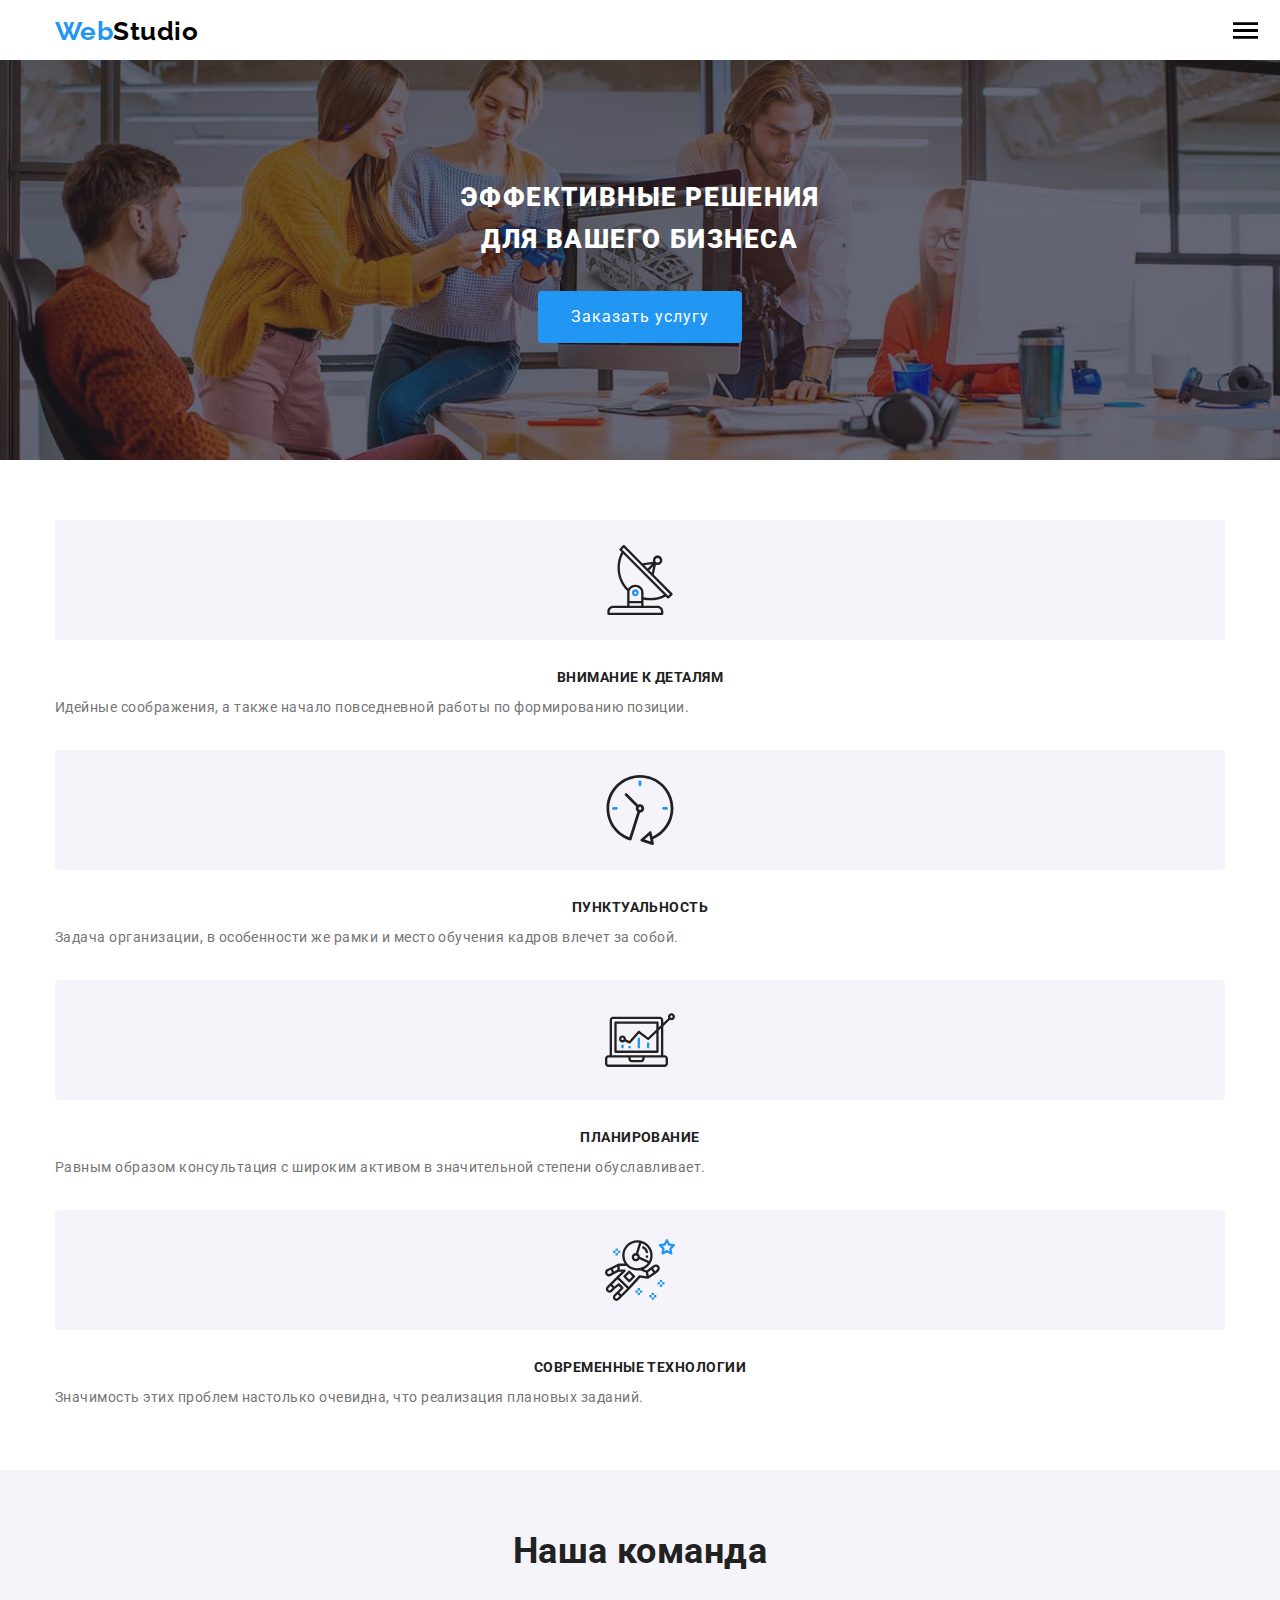
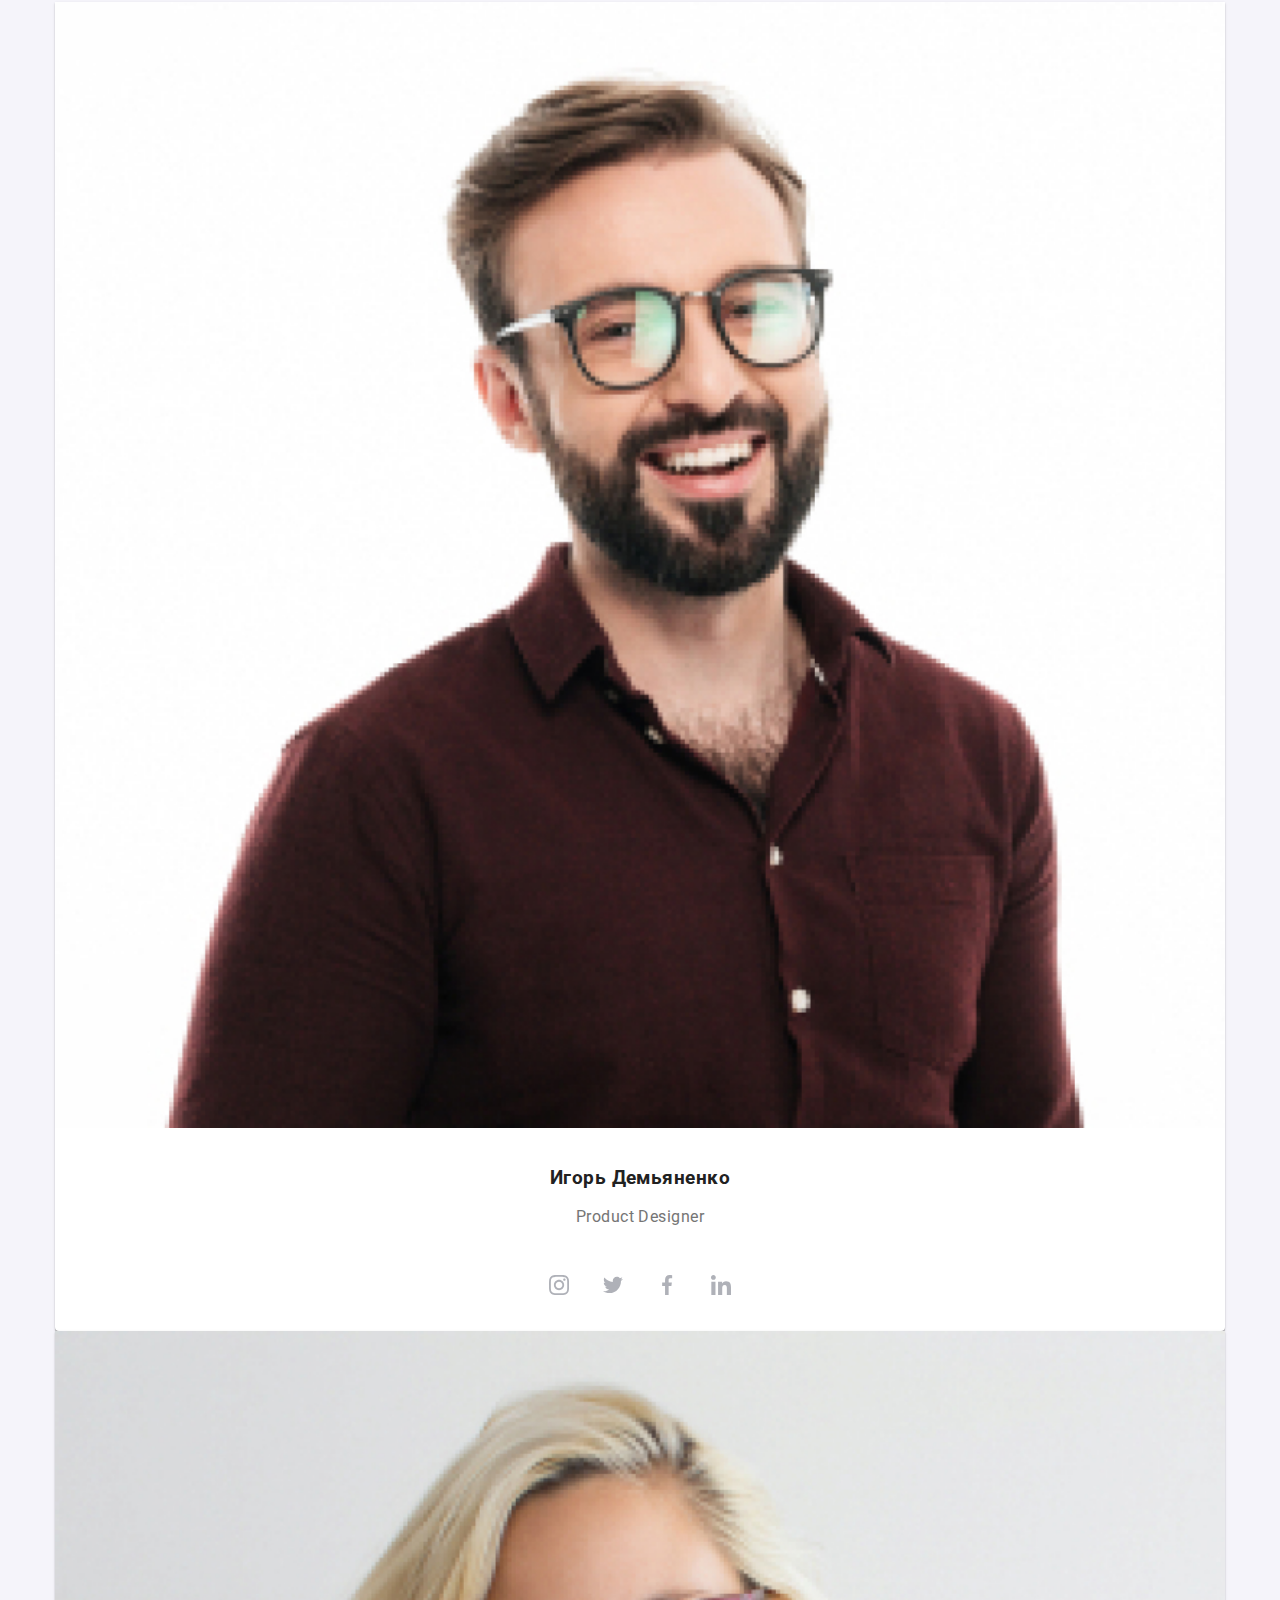
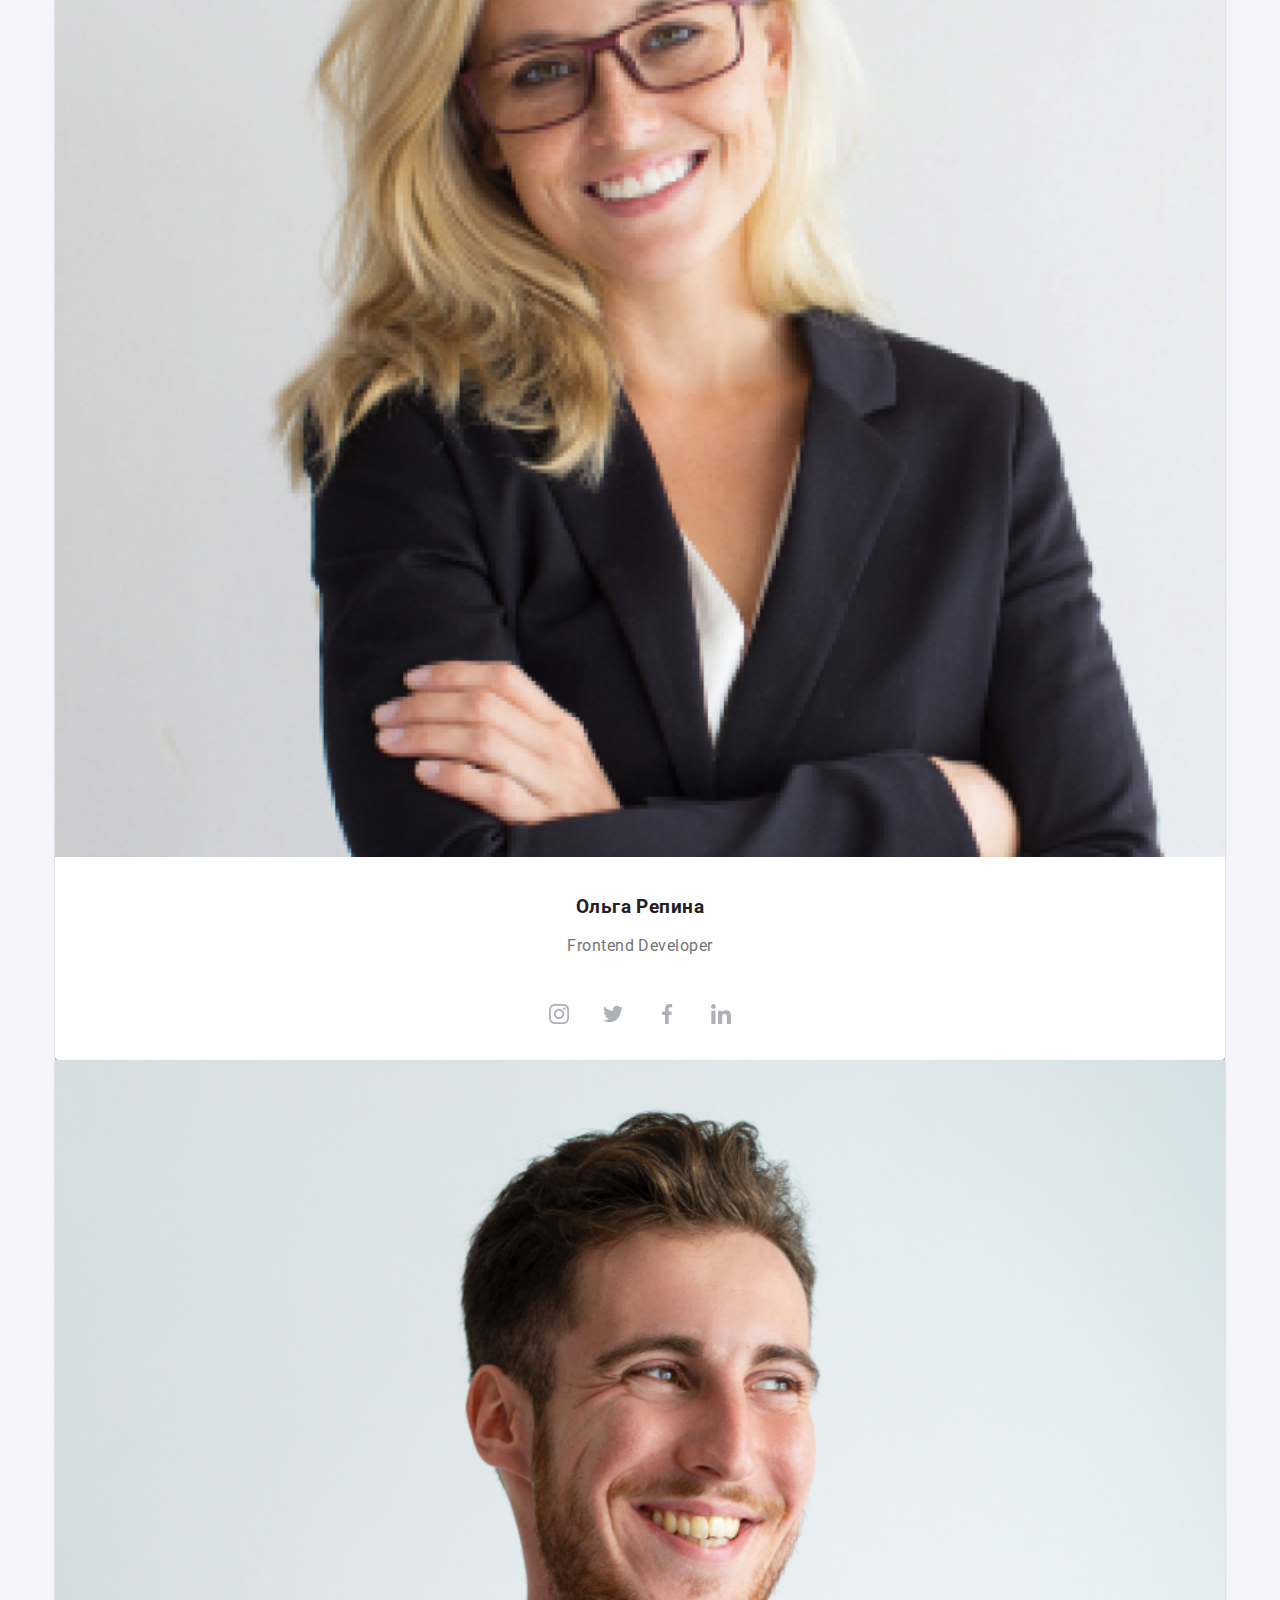
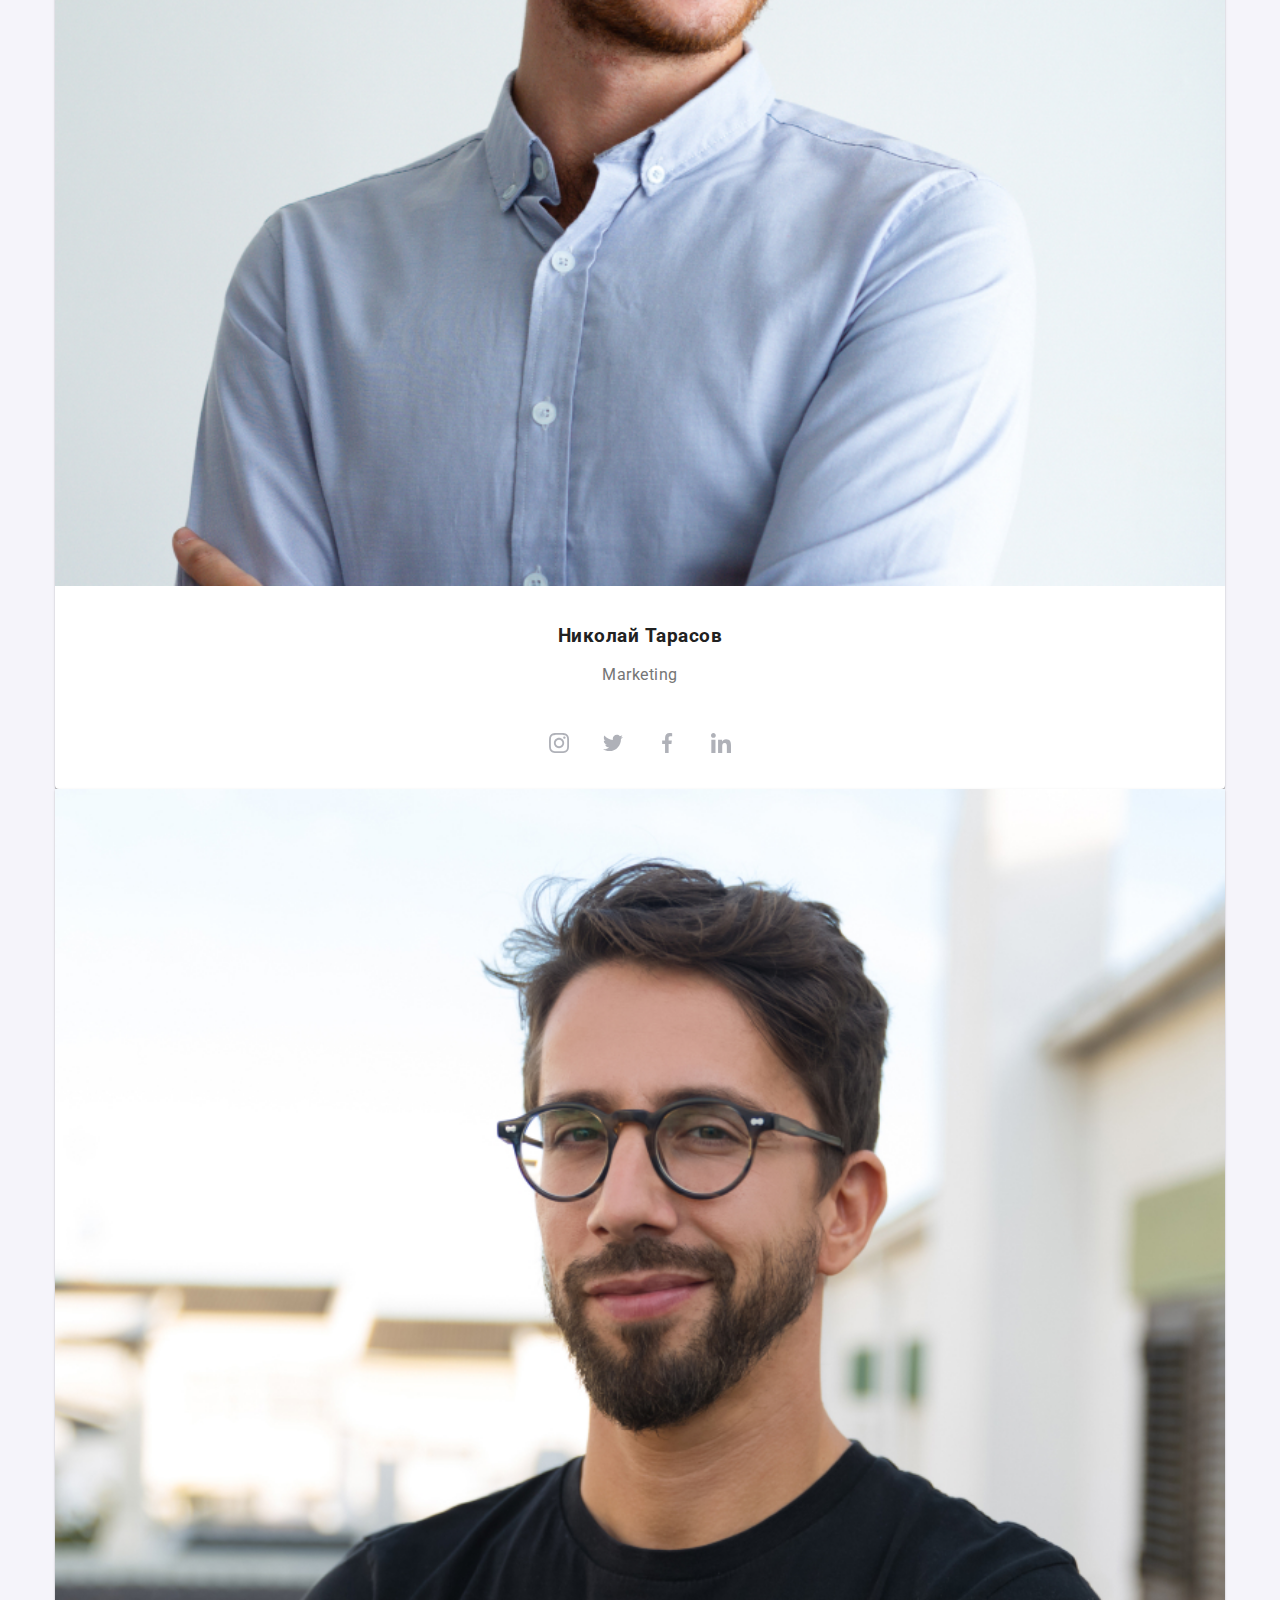
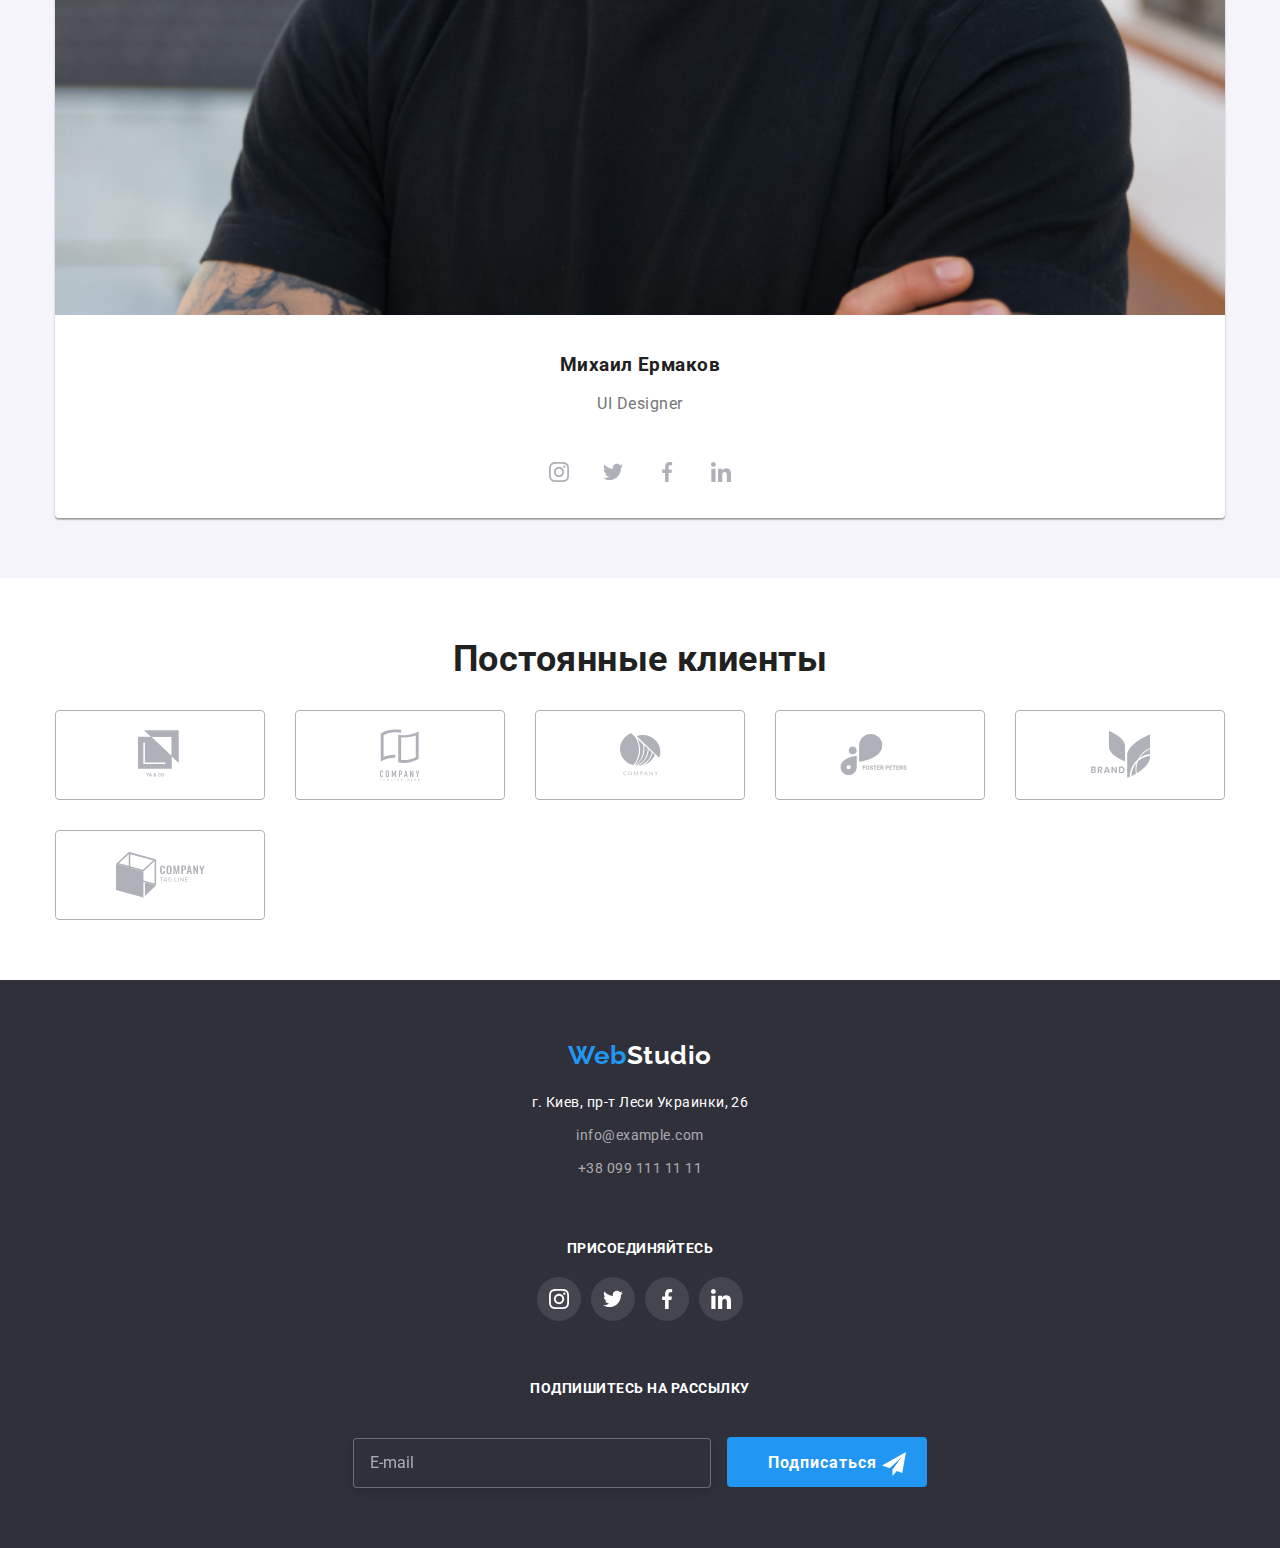
==== commit a1775483: "hw8" ====
--- a/index.html
+++ b/index.html
@@ -16,6 +16,12 @@
       <nav class="navigation">
         <a href="./index.html" class="logo">
           <span class="page-header__logo-active">Web</span><span class="page-header__logo-black">Studio</span></a>
+          <button type="button" class="menu-button">
+          <svg width="25" height="25" aria-label="Переключатель мобильного меню">
+          <use class="icon-cross" href="./img/icons/symbol-defs-menu.svg#closemenu"></use>
+          <use class="icon-menu" href="./img/icons/symbol-defs-menu.svg#menu"></use>
+          </svg>
+          </button>
         <!--Навигация на другие страницы-->
         <ul class="site-nav list">
           <li class="site-nav__item"><a href="./index.html" class="site-nav__link current">Студия</a></li>
--- a/css/main.min.css
+++ b/css/main.min.css
@@ -1,2 +1,2 @@
-/*! modern-normalize v1.0.0 | MIT License | https://github.com/sindresorhus/modern-normalize */*,::after,::before{box-sizing:border-box}:root{-moz-tab-size:4;tab-size:4}html{line-height:1.15;-webkit-text-size-adjust:100%}body{margin:0}body{font-family:system-ui,-apple-system,'Segoe UI',Roboto,Helvetica,Arial,sans-serif,'Apple Color Emoji','Segoe UI Emoji'}hr{height:0;color:inherit}abbr[title]{text-decoration:underline dotted}b,strong{font-weight:bolder}code,kbd,pre,samp{font-family:ui-monospace,SFMono-Regular,Consolas,'Liberation Mono',Menlo,monospace;font-size:1em}small{font-size:80%}sub,sup{font-size:75%;line-height:0;position:relative;vertical-align:baseline}sub{bottom:-.25em}sup{top:-.5em}table{text-indent:0;border-color:inherit}button,input,optgroup,select,textarea{font-family:inherit;font-size:100%;line-height:1.15;margin:0}button,select{text-transform:none}[type=button],[type=reset],[type=submit],button{-webkit-appearance:button}::-moz-focus-inner{border-style:none;padding:0}:-moz-focusring{outline:1px dotted ButtonText}:-moz-ui-invalid{box-shadow:none}legend{padding:0}progress{vertical-align:baseline}::-webkit-inner-spin-button,::-webkit-outer-spin-button{height:auto}[type=search]{-webkit-appearance:textfield;outline-offset:-2px}::-webkit-search-decoration{-webkit-appearance:none}::-webkit-file-upload-button{-webkit-appearance:button;font:inherit}summary{display:list-item}html{box-sizing:border-box}*,*::after,*::befor{box-sizing:inherit}body{color:#212121;background-color:#fff;font-family:"Roboto", sans-serif;letter-spacing:0.03em}.list{padding:0;margin:0;list-style:none}a{text-decoration:none}img{display:block;width:100%;height:auto}.line{border-bottom:1px solid #ECECEC;flex-grow:1}.flexbox{display:flex;flex-wrap:wrap}.caption{margin-top:0px;margin-bottom:30px;padding:0px 0px;font-weight:700;font-size:36px;line-height:1.17;text-align:center}.visually-hidden{position:absolute;width:1px;height:1px;margin:-1px;border:0;padding:0;clip:rect(0 0 0 0);overflow:hidden}p{margin:0;padding:0}ul{margin:0}.container{margin-left:auto;margin-right:auto;padding-left:15px;padding-right:15px}@media screen and (min-width: 480px){.container{width:480px}}@media screen and (min-width: 768px){.container{width:768px}}@media screen and (min-width: 1200px){.container{width:1200px}}.section{padding-top:60px;padding-bottom:60px}.primary-button{display:inline-block;text-align:center;border-color:#2196f3;border-radius:4px;padding:10px 32px;min-width:200px;border:1px solid transparent;color:#fff;background-color:#2196f3;font-weight:400;font-size:16px;line-height:1.87;letter-spacing:0.06em;cursor:pointer;color:#fff;transition:background-color 250ms cubic-bezier(0.4, 0, 0.2, 1)}.primary-button:hover,.primary-button:focus{background-color:#188ce8;box-shadow:0px 4px 4px rgba(0,0,0,0.15)}.button__thumb{display:flex;justify-content:center;align-items:center;margin-top:30px}.form__button{padding:10px 55px 10px 56px}.form__button:hover,.form__button:focus{box-shadow:0px 4px 4px rgba(0,0,0,0.15);transition:250ms cubic-bezier(0.4, 0, 0.2, 1)}.backdrop{position:fixed;top:0;left:0;width:100%;height:100%;background-color:rgba(0,0,0,0.2);opacity:1;visibility:visible}.backdrop.is-hidden{opacity:0;visibility:hidden;pointer-events:none;transition:250ms cubic-bezier(0.4, 0, 0.2, 1);transform:translate(0%, 0%) scale(0) rotateX(0deg)}.modal{position:absolute;top:50%;left:50%;transform:translate(-50%, -50%) scale(1) rotateY(0deg);width:450px;height:609px;overflow:hidden;background-color:#fff;box-shadow:0px 1px 3px rgba(0,0,0,0.12),0px 1px 1px rgba(0,0,0,0.14),0px 2px 1px rgba(0,0,0,0.2);border-radius:4px;transition:250ms cubic-bezier(0.4, 0, 0.2, 1)}.is-hidden .modal{transform:translate(-50%, -50%) scale(0.5) rotateY(45deg);transition:250ms cubic-bezier(0.4, 0, 0.2, 1)}.modal__button-close{display:flex;justify-content:center;align-items:center;position:absolute;top:8px;right:8px;padding:0;margin:0;width:30px;height:30px;background-color:#fff;border:1px solid rgba(0,0,0,0.1);border-radius:50%;cursor:pointer;transition:all 250ms cubic-bezier(0.4, 0, 0.2, 1)}.modal__button-close:hover,.modal__button-close:focus{fill:#2196f3;box-shadow:0px 4px 4px rgba(0,0,0,0.15)}.modal__content{padding:40px}.modal__icon-close{width:11px;height:11px}.modal__title{display:block;text-align:center;margin-bottom:12px;color:#000;font-weight:700;font-size:20px;line-height:1.15}.form{display:flex;flex-direction:column}.form__label{display:flex;flex-direction:column;position:relative;text-align:left;margin-bottom:10px;font-weight:400;font-size:12px;line-height:1.166;letter-spacing:0.01em;color:#757575}.form__name{margin-bottom:4px}.form__icon{position:absolute;left:12px;bottom:13px}.form__input{height:40px;padding-left:42px;border:1px solid rgba(33,33,33,0.2);border-radius:4px;transition:all 250ms cubic-bezier(0.4, 0, 0.2, 1)}.form__input:focus{outline-color:#2196f3;transition-property:border 250ms cubic-bezier(0.4, 0, 0.2, 1)}.form__input:focus+.form__icon{fill:#2196f3;transition-property:border 250ms cubic-bezier(0.4, 0, 0.2, 1)}.form__comment{resize:none;min-height:120px;display:flex;flex-direction:column;border:1px solid rgba(33,33,33,0.2);border-radius:4px;padding:12px 16px;margin-bottom:20px;transition:border 250ms cubic-bezier(0.4, 0, 0.2, 1)}.form__comment:hover,.form__comment:focus{outline-color:#2196f3}.deal{display:flex;justify-content:flex-end;align-items:center}.deal__text{font-weight:400;font-size:12px;line-height:1.71}.deal__link{text-decoration:none;font-weight:400;font-size:12px;line-height:1.71;border-bottom:1px solid #2196f3;color:#2196f3}.deal__checkbox{position:absolute;visibility:hidden;clip:rect(0 0 0 0);width:1px;height:1px;margin:1px}.deal__thumb{position:relative;display:block}.deal__icon{position:absolute;background-image:url(../img/icons/square.svg);background-repeat:no-repeat;background-position:center;height:16px;width:16px;left:2px}.deal__checkbox:checked+.deal__icon{background-image:url(../img/icons/checkbox.svg);fill:#fff;background-color:#2196f3;background-size:contain;background-repeat:no-repeat;background-position:center;background-clip:border-box;transition:background-color 250ms cubic-bezier(0.4, 0, 0.2, 1),fill 250ms cubic-bezier(0.4, 0, 0.2, 1)}.logo{padding-top:16px;padding-bottom:16px}.page-header__logo-active{padding-top:25px;padding-bottom:25px;color:#2196f3;font-family:"Raleway", sans-serif;font-weight:700;font-size:26px;line-height:1.19}.page-header__logo-black{padding-top:25px;padding-bottom:25px;color:#000;font-family:"Raleway", sans-serif;font-weight:700;font-size:26px;line-height:1.19}.footer__logo{margin-bottom:20px}.footer__logo-activ{color:#2196f3;font-family:"Raleway", sans-serif;font-weight:700;font-size:26px;line-height:1.19}.footer__logo-white{color:#fff;font-family:"Raleway", sans-serif;font-weight:700;font-size:26px;line-height:1.19}.social-icons{display:flex;justify-content:center;align-items:center;padding-bottom:24px}.social-icons__icon{width:20px;height:20px}.social-icons__item:not(:last-child){margin-right:10px}.social-icons__link{display:flex;justify-content:center;align-items:center;width:44px;height:44px;background-color:#fff;fill:#AFB1B8;border-radius:50%;transition:background-color cubic-bezier(0.4, 0, 0.2, 1) 250ms,fill 250ms cubic-bezier(0.4, 0, 0.2, 1)}.social-icons__link:hover,.social-icons__link:focus,.social-icons__link__icon:hover,.social-icons__link__icon:focus{background-color:#2196f3;fill:#fff}.page-header .flexbox{align-items:center;justify-content:flex-end}.page-header{height:60px}.site-nav .current{color:#2196f3}.site-nav{display:none}.site-nav__item:not(:last-child){margin-right:50px}.navigation{display:flex;justify-content:center;align-items:center;margin-right:auto}.site-nav__link{display:block;padding-top:32px;padding-bottom:32px;color:#212121;font-weight:500;font-size:14px;line-height:1.14;letter-spacing:0.02em}.site-nav__link:hover,.site-nav__link:focus{color:#2196f3}.site-nav__link .current{color:#2196f3}.site-nav__link{position:relative}.current:after{content:"";position:absolute;left:0;bottom:-1px;width:100%;height:4px;background-color:#2196f3;border-radius:2px}.contacts__icon{fill:#757575;margin-right:10px}.contacts{display:none}.contacts__link{display:flex;align-items:center;font-weight:500;font-size:14px;line-height:1.14;letter-spacing:0.02em;color:#757575;transition:color 250ms cubic-bezier(0.4, 0, 0.2, 1)}.contacts__link:hover,.contacts__link:focus{color:#2196f3}.contacts__link:hover .contacts__icon{fill:#2196f3}.contacts__item:not(:last-child){margin-right:50px}.footer-address{color:#fff;font-weight:400;font-size:14px;line-height:1.71}.footer-address__link-mail{display:block;margin-bottom:9px;margin-top:9px;color:rgba(255,255,255,0.6)}.footer-address__link-tel{color:rgba(255,255,255,0.6)}.hero{display:flex;justify-content:center;align-items:center;height:600px;max-width:1600px;margin-right:auto;margin-left:auto;background-image:linear-gradient(to right, rgba(47,48,58,0.4), rgba(47,48,58,0.4)),url(../img/bgi.jpg);background-size:cover;background-repeat:no-repeat;background-position:center}.hero__box{text-align:center}.hero__title{margin-top:0px;margin-bottom:30px;color:#fff;font-weight:900;font-size:26px;line-height:1.61;text-transform:uppercase;letter-spacing:0.06em}.features__item:not(:last-child){margin-bottom:30px}.features__thumb{display:flex;justify-content:center;align-items:center;background-color:#f5f4fa;border:1px solid transparent;border-radius:4px;height:120px;margin-bottom:30px}.features__title{margin-top:0px;margin-bottom:10px;font-weight:700;font-size:14px;line-height:1.14;text-transform:uppercase;text-align:center}.features__text{color:#757575;font-weight:400;font-size:14px;line-height:1.71}.gallery-section{display:none}.gallery__item{width:calc((100% - 30px * 2) / 3)}.gallery__item:not(:last-child){margin-right:30px}.gallery__item{position:relative}.gallery__text{color:#fff;font-weight:700;font-size:14px;line-height:1.71;letter-spacing:0.03em;text-transform:uppercase}.gallery__box{position:absolute;left:0;bottom:0;width:100%;height:70px;display:flex;justify-content:center;align-items:center;align-items:center;background-color:rgba(47,48,58,0.8)}.team-section{background-color:#f5f4fa}.team-card__item{font-weight:500;font-size:16px;line-height:1.18;background:#fff;box-shadow:0px 1px 3px rgba(0,0,0,0.12),0px 1px 1px rgba(0,0,0,0.14),0px 2px 1px rgba(0,0,0,0.2);border-radius:0px 0px 4px 4px}.team-card__thumb{padding-right:24px;padding-left:24px;padding-bottom:20px;padding-top:20px;text-align:center}.team-card__name{color:#212121}.team-card__text{margin-top:0px;margin-bottom:16px;color:#757575;font-weight:400;font-size:16px;line-height:1.18}.clients__link{display:flex;justify-content:center;align-items:center;width:210px;height:90px;fill:#AFB1B8;border:1px solid #AFB1B8;border-radius:4px;transition:border-color 250ms cubic-bezier(0.4, 0, 0.2, 1),fill 250ms cubic-bezier(0.4, 0, 0.2, 1)}.clients__item .clients__link:hover .clients__icon,.clients__item .clients__link:focus .clients__icon,.clients__item .clients__link:hover,.clients__item .clients__link:focus{border-color:#2196f3;fill:#2196f3}.clients{margin:-15px}.clients__item{margin:15px}.clients__icon{fill:#AFB1B8;transition:fill 250ms cubic-bezier(0.4, 0, 0.2, 1)}.footer .container{padding:60px 15px;text-align:center}.footer{background-color:#2f303a}.footer__thumb{display:flex;flex-direction:column;margin-bottom:60px;padding-top:0px;padding-bottom:0px;text-align:center}.footer-address{color:#fff;font-weight:400;font-size:14px;line-height:1.71;font-style:normal}.footer-address__link-mail{display:block;margin-bottom:9px;margin-top:9px;color:rgba(255,255,255,0.6)}.footer-address__link-tel{color:rgba(255,255,255,0.6)}.footer-box{display:inline-block;margin-bottom:60px}.follow{display:block;font-weight:700;font-size:14px;line-height:1.14;text-transform:uppercase;color:#fff;margin-bottom:20px}.footer-icons{display:flex;justify-content:center;align-items:center}.footer-icons__item{width:calc((100% - 10px * 3) /4)}.footer-icons__item:not(:last-child){margin-right:10px}.footer-icons__link{display:flex;justify-content:center;align-items:center;width:44px;height:44px;background-color:rgba(255,255,255,0.1);border-radius:50%;transition:background-color 250ms cubic-bezier(0.4, 0, 0.2, 1)}.footer-icons__link:hover,.footer-icons__link:focus{background-color:#2196f3}.footer-icons__link .footer__icon:hover,.footer-icons__link .footer__icon:focus{fill:#fff}.footer__icon{width:20px;height:20px;fill:#fff}.subscribe__title{display:block;margin-bottom:20px;color:#fff;font-weight:700;font-size:14px;line-height:1.14;text-transform:uppercase}.subscribe__field{width:358px;margin-right:12px;padding-left:16px;padding-top:15px;padding-bottom:15px;color:rgba(255,255,255,0.6);background:#2f303a;border:1px solid rgba(255,255,255,0.3);filter:drop-shadow(0px 4px 4px rgba(0,0,0,0.15));border-radius:4px;transition:border 250ms cubic-bezier(0.4, 0, 0.2, 1)}.subscribe__form input::placeholder{color:rgba(255,255,255,0.6)}.subscribe__button{position:relative;width:200px;height:50px;text-align:center;margin-top:20px;border-color:#2196f3;border-radius:4px;padding:10px 29px;border:1px solid transparent;color:#fff;background-color:#2196f3;font-weight:700;font-size:16px;line-height:1.87;letter-spacing:0.06em;cursor:pointer;transition:background-color 250ms cubic-bezier(0.4, 0, 0.2, 1)}.subscribe__button:hover,.subscribe__button:focus{box-shadow:0px 4px 4px rgba(0,0,0,0.15);background-color:#188ce8;fill:#fff}.subscribe__button-icon{position:absolute;margin-left:10px;top:30%;right:10%;fill:#fff}.subscribe__inscription{margin-right:10px}.filter{margin-bottom:40px}.filter__button{display:block;border-color:#2196f3;border-radius:4px;padding:6px 22px;text-align:center;border:1px solid transparent;font-weight:500;font-size:16px;line-height:1.625;color:#212121;background-color:#f5f4fa;border-color:#f5f4fa;transition:background-color 250ms cubic-bezier(0.4, 0, 0.2, 1);cursor:pointer}.filter__button:hover,.filter__button:focus{color:#2196f3}.filter__button:hover{background-color:#2196f3;color:#fff;box-shadow:0px 3px 1px rgba(0,0,0,0.1),0px 1px 2px rgba(0,0,0,0.08),0px 2px 2px rgba(0,0,0,0.12);border-color:transparent}.filter__item{margin:4px}.portfolio{background:#fff;border:1px solid #EEEEEE}.portfolio-link{display:block;width:100%;background-color:#fff;box-shadow:none;transition:box-shadow 250ms cubic-bezier(0.4, 0, 0.2, 1)}.portfolio:not(:last-child){margin-bottom:30px}.overlay{position:relative;overflow:hidden}.portfolio-link .team-card__thumb{text-align:left}.portfolio-link:hover .team-card__thumb{box-shadow:0px 1px 3px rgba(0,0,0,0.12),0px 1px 1px rgba(0,0,0,0.14),0px 2px 1px rgba(0,0,0,0.2);border-radius:0px 0px 4px 4px}.portfolio-link:hover .overlay-description{transition:transform 250ms cubic-bezier(0.4, 0, 0.2, 1);transform:translateY(0)}.overlay-description{position:absolute;top:0;left:0;width:100%;height:100%;padding:63px 24px;background-color:rgba(33,150,243,0.9);transform:translateY(100%);transition:transform 250ms cubic-bezier(0.4, 0, 0.2, 1)}.overlay-text{color:#fff;font-weight:400;font-size:18px;line-height:1.5}
+/*! modern-normalize v1.0.0 | MIT License | https://github.com/sindresorhus/modern-normalize */*,::after,::before{box-sizing:border-box}:root{-moz-tab-size:4;tab-size:4}html{line-height:1.15;-webkit-text-size-adjust:100%}body{margin:0}body{font-family:system-ui,-apple-system,'Segoe UI',Roboto,Helvetica,Arial,sans-serif,'Apple Color Emoji','Segoe UI Emoji'}hr{height:0;color:inherit}abbr[title]{text-decoration:underline dotted}b,strong{font-weight:bolder}code,kbd,pre,samp{font-family:ui-monospace,SFMono-Regular,Consolas,'Liberation Mono',Menlo,monospace;font-size:1em}small{font-size:80%}sub,sup{font-size:75%;line-height:0;position:relative;vertical-align:baseline}sub{bottom:-.25em}sup{top:-.5em}table{text-indent:0;border-color:inherit}button,input,optgroup,select,textarea{font-family:inherit;font-size:100%;line-height:1.15;margin:0}button,select{text-transform:none}[type=button],[type=reset],[type=submit],button{-webkit-appearance:button}::-moz-focus-inner{border-style:none;padding:0}:-moz-focusring{outline:1px dotted ButtonText}:-moz-ui-invalid{box-shadow:none}legend{padding:0}progress{vertical-align:baseline}::-webkit-inner-spin-button,::-webkit-outer-spin-button{height:auto}[type=search]{-webkit-appearance:textfield;outline-offset:-2px}::-webkit-search-decoration{-webkit-appearance:none}::-webkit-file-upload-button{-webkit-appearance:button;font:inherit}summary{display:list-item}html{box-sizing:border-box}*,*::after,*::befor{box-sizing:inherit}body{color:#212121;background-color:#fff;font-family:"Roboto", sans-serif;letter-spacing:0.03em}.list{padding:0;margin:0;list-style:none}a{text-decoration:none}img{display:block;width:100%;height:auto}.line{border-bottom:1px solid #ECECEC;flex-grow:1}.flexbox{display:flex;flex-wrap:wrap}.caption{margin-top:0px;margin-bottom:30px;padding:0px 0px;font-weight:700;font-size:36px;line-height:1.17;text-align:center}.visually-hidden{position:absolute;width:1px;height:1px;margin:-1px;border:0;padding:0;clip:rect(0 0 0 0);overflow:hidden}p{margin:0;padding:0}ul{margin:0}.container{margin-left:auto;margin-right:auto;padding-left:15px;padding-right:15px}@media screen and (min-width: 480px){.container{width:480px}}@media screen and (min-width: 768px){.container{width:768px}}@media screen and (min-width: 1200px){.container{width:1200px}}.section{padding-top:60px;padding-bottom:60px}.primary-button{display:inline-block;text-align:center;border-color:#2196f3;border-radius:4px;padding:10px 32px;min-width:200px;border:1px solid transparent;color:#fff;background-color:#2196f3;font-weight:400;font-size:16px;line-height:1.87;letter-spacing:0.06em;cursor:pointer;color:#fff;transition:background-color 250ms cubic-bezier(0.4, 0, 0.2, 1)}.primary-button:hover,.primary-button:focus{background-color:#188ce8;box-shadow:0px 4px 4px rgba(0,0,0,0.15)}.button__thumb{display:flex;justify-content:center;align-items:center;margin-top:30px}.form__button{padding:10px 55px 10px 56px}.form__button:hover,.form__button:focus{box-shadow:0px 4px 4px rgba(0,0,0,0.15);transition:250ms cubic-bezier(0.4, 0, 0.2, 1)}.backdrop{position:fixed;top:0;left:0;width:100%;height:100%;background-color:rgba(0,0,0,0.2);opacity:1;visibility:visible}.backdrop.is-hidden{opacity:0;visibility:hidden;pointer-events:none;transition:250ms cubic-bezier(0.4, 0, 0.2, 1);transform:translate(0%, 0%) scale(0) rotateX(0deg)}.modal{position:absolute;top:50%;left:50%;transform:translate(-50%, -50%) scale(1) rotateY(0deg);width:450px;height:609px;overflow:hidden;background-color:#fff;box-shadow:0px 1px 3px rgba(0,0,0,0.12),0px 1px 1px rgba(0,0,0,0.14),0px 2px 1px rgba(0,0,0,0.2);border-radius:4px;transition:250ms cubic-bezier(0.4, 0, 0.2, 1)}.is-hidden .modal{transform:translate(-50%, -50%) scale(0.5) rotateY(45deg);transition:250ms cubic-bezier(0.4, 0, 0.2, 1)}.modal__button-close{display:flex;justify-content:center;align-items:center;position:absolute;top:8px;right:8px;padding:0;margin:0;width:30px;height:30px;background-color:#fff;border:1px solid rgba(0,0,0,0.1);border-radius:50%;cursor:pointer;transition:all 250ms cubic-bezier(0.4, 0, 0.2, 1)}.modal__button-close:hover,.modal__button-close:focus{fill:#2196f3;box-shadow:0px 4px 4px rgba(0,0,0,0.15)}.modal__content{padding:40px}.modal__icon-close{width:11px;height:11px}.modal__title{display:block;text-align:center;margin-bottom:12px;color:#000;font-weight:700;font-size:20px;line-height:1.15}.form{display:flex;flex-direction:column}.form__label{display:flex;flex-direction:column;position:relative;text-align:left;margin-bottom:10px;font-weight:400;font-size:12px;line-height:1.166;letter-spacing:0.01em;color:#757575}.form__name{margin-bottom:4px}.form__icon{position:absolute;left:12px;bottom:13px}.form__input{height:40px;padding-left:42px;border:1px solid rgba(33,33,33,0.2);border-radius:4px;transition:all 250ms cubic-bezier(0.4, 0, 0.2, 1)}.form__input:focus{outline-color:#2196f3;transition-property:border 250ms cubic-bezier(0.4, 0, 0.2, 1)}.form__input:focus+.form__icon{fill:#2196f3;transition-property:border 250ms cubic-bezier(0.4, 0, 0.2, 1)}.form__comment{resize:none;min-height:120px;display:flex;flex-direction:column;border:1px solid rgba(33,33,33,0.2);border-radius:4px;padding:12px 16px;margin-bottom:20px;transition:border 250ms cubic-bezier(0.4, 0, 0.2, 1)}.form__comment:hover,.form__comment:focus{outline-color:#2196f3}.deal{display:flex;justify-content:flex-end;align-items:center}.deal__text{font-weight:400;font-size:12px;line-height:1.71}.deal__link{text-decoration:none;font-weight:400;font-size:12px;line-height:1.71;border-bottom:1px solid #2196f3;color:#2196f3}.deal__checkbox{position:absolute;visibility:hidden;clip:rect(0 0 0 0);width:1px;height:1px;margin:1px}.deal__thumb{position:relative;display:block}.deal__icon{position:absolute;background-image:url(../img/icons/square.svg);background-repeat:no-repeat;background-position:center;height:16px;width:16px;left:2px}.deal__checkbox:checked+.deal__icon{background-image:url(../img/icons/checkbox.svg);fill:#fff;background-color:#2196f3;background-size:contain;background-repeat:no-repeat;background-position:center;background-clip:border-box;transition:background-color 250ms cubic-bezier(0.4, 0, 0.2, 1),fill 250ms cubic-bezier(0.4, 0, 0.2, 1)}.logo{padding-top:16px;padding-bottom:16px}.page-header__logo-active{padding-top:25px;padding-bottom:25px;color:#2196f3;font-family:"Raleway", sans-serif;font-weight:700;font-size:26px;line-height:1.19}.page-header__logo-black{padding-top:25px;padding-bottom:25px;color:#000;font-family:"Raleway", sans-serif;font-weight:700;font-size:26px;line-height:1.19}.footer__logo{margin-bottom:20px}.footer__logo-activ{color:#2196f3;font-family:"Raleway", sans-serif;font-weight:700;font-size:26px;line-height:1.19}.footer__logo-white{color:#fff;font-family:"Raleway", sans-serif;font-weight:700;font-size:26px;line-height:1.19}.social-icons{display:flex;justify-content:center;align-items:center;padding-bottom:24px}.social-icons__icon{width:20px;height:20px}.social-icons__item:not(:last-child){margin-right:10px}.social-icons__link{display:flex;justify-content:center;align-items:center;width:44px;height:44px;background-color:#fff;fill:#AFB1B8;border-radius:50%;transition:background-color cubic-bezier(0.4, 0, 0.2, 1) 250ms,fill 250ms cubic-bezier(0.4, 0, 0.2, 1)}.social-icons__link:hover,.social-icons__link:focus,.social-icons__link__icon:hover,.social-icons__link__icon:focus{background-color:#2196f3;fill:#fff}.page-header .flexbox{align-items:center;justify-content:flex-end}.page-header{height:60px}.menu-button{position:absolute;top:10px;right:15px;padding:0;margin:0;width:40px;height:40px;display:inline-flex;justify-content:center;align-items:center;background:transparent;border:none}.menu-button .icon-cross{opacity:0}.site-nav .current{color:#2196f3}.site-nav{display:none}.site-nav__item:not(:last-child){margin-right:50px}.navigation{display:flex;justify-content:center;align-items:center;margin-right:auto}.site-nav__link{display:block;padding-top:32px;padding-bottom:32px;color:#212121;font-weight:500;font-size:14px;line-height:1.14;letter-spacing:0.02em}.site-nav__link:hover,.site-nav__link:focus{color:#2196f3}.site-nav__link .current{color:#2196f3}.site-nav__link{position:relative}.current:after{content:"";position:absolute;left:0;bottom:-1px;width:100%;height:4px;background-color:#2196f3;border-radius:2px}.contacts__icon{fill:#757575;margin-right:10px}.contacts{display:none}.contacts__link{display:flex;align-items:center;font-weight:500;font-size:14px;line-height:1.14;letter-spacing:0.02em;color:#757575;transition:color 250ms cubic-bezier(0.4, 0, 0.2, 1)}.contacts__link:hover,.contacts__link:focus{color:#2196f3}.contacts__link:hover .contacts__icon{fill:#2196f3}.contacts__item:not(:last-child){margin-right:50px}.footer-address{color:#fff;font-weight:400;font-size:14px;line-height:1.71}.footer-address__link-mail{display:block;margin-bottom:9px;margin-top:9px;color:rgba(255,255,255,0.6)}.footer-address__link-tel{color:rgba(255,255,255,0.6)}.hero{display:flex;justify-content:center;align-items:center;height:400px;max-width:1600px;margin-right:auto;margin-left:auto;background-image:linear-gradient(to right, rgba(47,48,58,0.4), rgba(47,48,58,0.4)),url(../img/bgi.jpg);background-size:cover;background-repeat:no-repeat;background-position:center}.hero__box{text-align:center}.hero__title{margin-top:0px;margin-bottom:30px;color:#fff;font-weight:900;font-size:26px;line-height:1.61;text-transform:uppercase;letter-spacing:0.06em}.features__item:not(:last-child){margin-bottom:30px}.features__thumb{display:flex;justify-content:center;align-items:center;background-color:#f5f4fa;border:1px solid transparent;border-radius:4px;height:120px;margin-bottom:30px}.features__title{margin-top:0px;margin-bottom:10px;font-weight:700;font-size:14px;line-height:1.14;text-transform:uppercase;text-align:center}.features__text{color:#757575;font-weight:400;font-size:14px;line-height:1.71}.gallery-section{display:none}.gallery__item{width:calc((100% - 30px * 2) / 3)}.gallery__item:not(:last-child){margin-right:30px}.gallery__item{position:relative}.gallery__text{color:#fff;font-weight:700;font-size:14px;line-height:1.71;letter-spacing:0.03em;text-transform:uppercase}.gallery__box{position:absolute;left:0;bottom:0;width:100%;height:70px;display:flex;justify-content:center;align-items:center;align-items:center;background-color:rgba(47,48,58,0.8)}.team-section{background-color:#f5f4fa}.team-card__item{font-weight:500;font-size:16px;line-height:1.18;background:#fff;box-shadow:0px 1px 3px rgba(0,0,0,0.12),0px 1px 1px rgba(0,0,0,0.14),0px 2px 1px rgba(0,0,0,0.2);border-radius:0px 0px 4px 4px}.team-card__thumb{padding-right:24px;padding-left:24px;padding-bottom:20px;padding-top:20px;text-align:center}.team-card__name{color:#212121}.team-card__text{margin-top:0px;margin-bottom:16px;color:#757575;font-weight:400;font-size:16px;line-height:1.18}.clients__link{display:flex;justify-content:center;align-items:center;width:210px;height:90px;fill:#AFB1B8;border:1px solid #AFB1B8;border-radius:4px;transition:border-color 250ms cubic-bezier(0.4, 0, 0.2, 1),fill 250ms cubic-bezier(0.4, 0, 0.2, 1)}.clients__item .clients__link:hover .clients__icon,.clients__item .clients__link:focus .clients__icon,.clients__item .clients__link:hover,.clients__item .clients__link:focus{border-color:#2196f3;fill:#2196f3}.clients{margin:-15px}.clients__item{margin:15px}.clients__icon{fill:#AFB1B8;transition:fill 250ms cubic-bezier(0.4, 0, 0.2, 1)}.footer .container{padding:60px 15px;text-align:center}.footer{background-color:#2f303a}.footer__thumb{display:flex;flex-direction:column;margin-bottom:60px;padding-top:0px;padding-bottom:0px;text-align:center}.footer-address{color:#fff;font-weight:400;font-size:14px;line-height:1.71;font-style:normal}.footer-address__link-mail{display:block;margin-bottom:9px;margin-top:9px;color:rgba(255,255,255,0.6)}.footer-address__link-tel{color:rgba(255,255,255,0.6)}.footer-box{display:inline-block;margin-bottom:60px}.follow{display:block;font-weight:700;font-size:14px;line-height:1.14;text-transform:uppercase;color:#fff;margin-bottom:20px}.footer-icons{display:flex;justify-content:center;align-items:center}.footer-icons__item{width:calc((100% - 10px * 3) /4)}.footer-icons__item:not(:last-child){margin-right:10px}.footer-icons__link{display:flex;justify-content:center;align-items:center;width:44px;height:44px;background-color:rgba(255,255,255,0.1);border-radius:50%;transition:background-color 250ms cubic-bezier(0.4, 0, 0.2, 1)}.footer-icons__link:hover,.footer-icons__link:focus{background-color:#2196f3}.footer-icons__link .footer__icon:hover,.footer-icons__link .footer__icon:focus{fill:#fff}.footer__icon{width:20px;height:20px;fill:#fff}.subscribe__title{display:block;margin-bottom:20px;color:#fff;font-weight:700;font-size:14px;line-height:1.14;text-transform:uppercase}.subscribe__field{width:358px;margin-right:12px;padding-left:16px;padding-top:15px;padding-bottom:15px;color:rgba(255,255,255,0.6);background:#2f303a;border:1px solid rgba(255,255,255,0.3);filter:drop-shadow(0px 4px 4px rgba(0,0,0,0.15));border-radius:4px;transition:border 250ms cubic-bezier(0.4, 0, 0.2, 1)}.subscribe__form input::placeholder{color:rgba(255,255,255,0.6)}.subscribe__button{position:relative;width:200px;height:50px;text-align:center;margin-top:20px;border-color:#2196f3;border-radius:4px;padding:10px 29px;border:1px solid transparent;color:#fff;background-color:#2196f3;font-weight:700;font-size:16px;line-height:1.87;letter-spacing:0.06em;cursor:pointer;transition:background-color 250ms cubic-bezier(0.4, 0, 0.2, 1)}.subscribe__button:hover,.subscribe__button:focus{box-shadow:0px 4px 4px rgba(0,0,0,0.15);background-color:#188ce8;fill:#fff}.subscribe__button-icon{position:absolute;margin-left:10px;top:30%;right:10%;fill:#fff}.subscribe__inscription{margin-right:10px}.filter{margin-bottom:40px}.filter__button{display:block;border-color:#2196f3;border-radius:4px;padding:6px 22px;text-align:center;border:1px solid transparent;font-weight:500;font-size:16px;line-height:1.625;color:#212121;background-color:#f5f4fa;border-color:#f5f4fa;transition:background-color 250ms cubic-bezier(0.4, 0, 0.2, 1);cursor:pointer}.filter__button:hover,.filter__button:focus{color:#2196f3}.filter__button:hover{background-color:#2196f3;color:#fff;box-shadow:0px 3px 1px rgba(0,0,0,0.1),0px 1px 2px rgba(0,0,0,0.08),0px 2px 2px rgba(0,0,0,0.12);border-color:transparent}.filter__item{margin:4px}.portfolio{background:#fff;border:1px solid #EEEEEE}.portfolio-link{display:block;width:100%;background-color:#fff;box-shadow:none;transition:box-shadow 250ms cubic-bezier(0.4, 0, 0.2, 1)}.portfolio:not(:last-child){margin-bottom:30px}.overlay{position:relative;overflow:hidden}.portfolio-link .team-card__thumb{text-align:left}.portfolio-link:hover .team-card__thumb{box-shadow:0px 1px 3px rgba(0,0,0,0.12),0px 1px 1px rgba(0,0,0,0.14),0px 2px 1px rgba(0,0,0,0.2);border-radius:0px 0px 4px 4px}.portfolio-link:hover .overlay-description{transition:transform 250ms cubic-bezier(0.4, 0, 0.2, 1);transform:translateY(0)}.overlay-description{position:absolute;top:0;left:0;width:100%;height:100%;padding:63px 24px;background-color:rgba(33,150,243,0.9);transform:translateY(100%);transition:transform 250ms cubic-bezier(0.4, 0, 0.2, 1)}.overlay-text{color:#fff;font-weight:400;font-size:18px;line-height:1.5}
 /*# sourceMappingURL=main.min.css.map */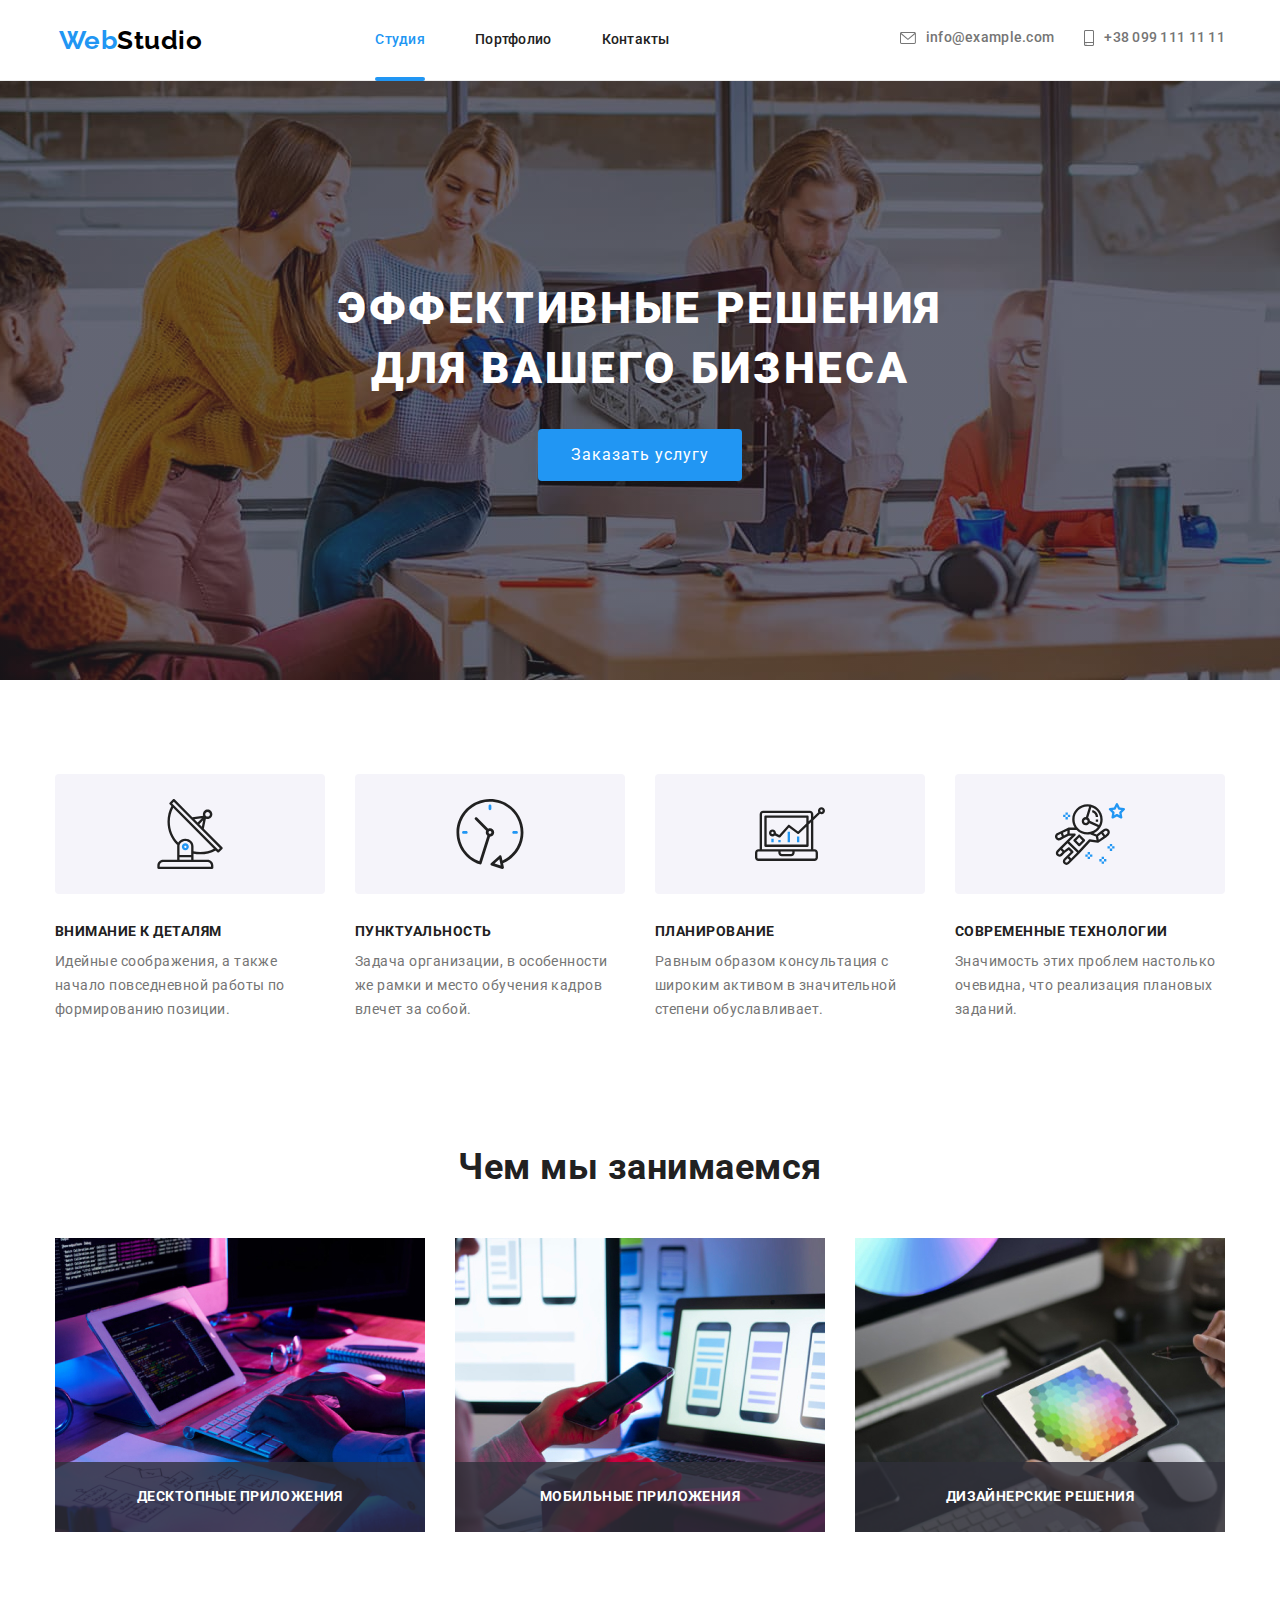
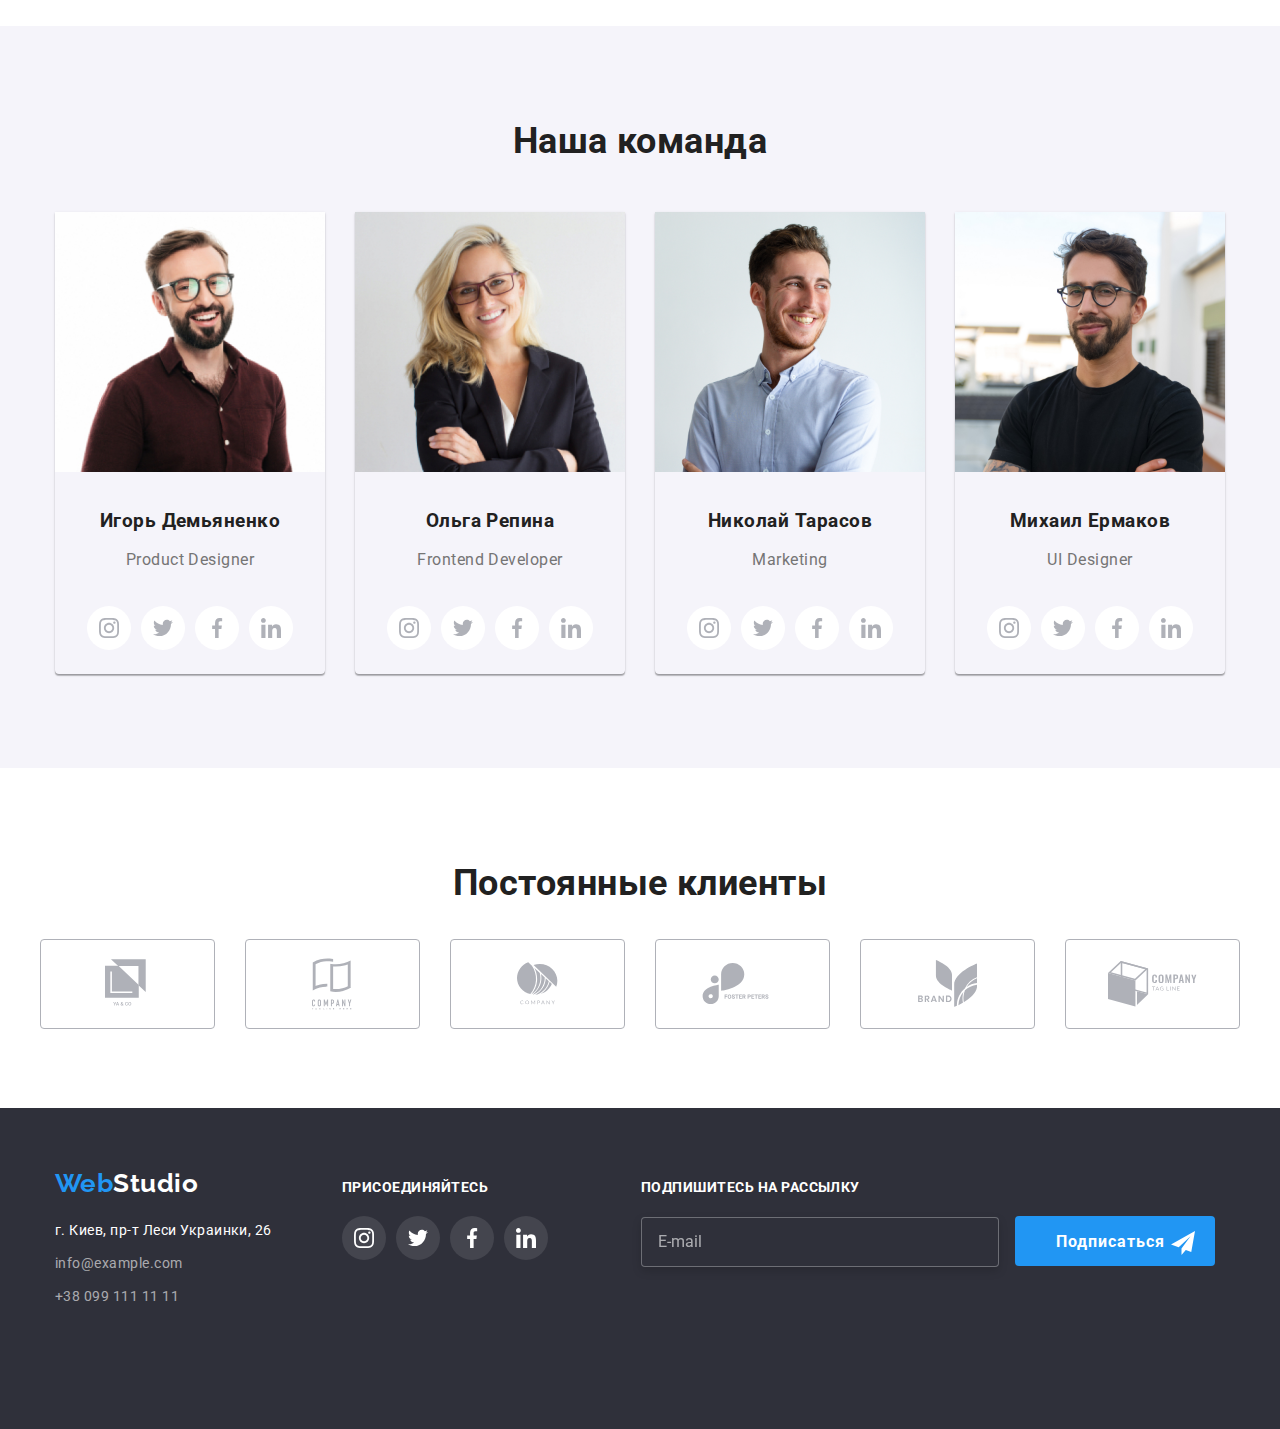
==== commit b3c5f7ed: "hw8" ====
--- a/index.html
+++ b/index.html
@@ -13,22 +13,28 @@
     <!--Шапка страницы-->
     <header class="page-header">
       <div class="container flexbox">
-      <nav class="navigation">
-        <a href="./index.html" class="logo">
-          <span class="page-header__logo-active">Web</span><span class="page-header__logo-black">Studio</span></a>
-          <button type="button" class="menu-button">
-          <svg width="25" height="25" aria-label="Переключатель мобильного меню">
+       <nav class="navigation">
+       
+            <a href="./index.html" class="logo">
+              <span class="page-header__logo-active">Web</span><span class="page-header__logo-black">Studio</span></a>
+      <button type="button" class="menu-button"
+      aria-expanded="false" data-menu-button>
+          <svg width="25" height="25" aria-label="Переключатель мобильного меню"
+          aria-controls="menu-container">
           <use class="icon-cross" href="./img/icons/symbol-defs-menu.svg#closemenu"></use>
           <use class="icon-menu" href="./img/icons/symbol-defs-menu.svg#menu"></use>
           </svg>
           </button>
+          <div class="menu-container" id="menu-container" data-menu>
         <!--Навигация на другие страницы-->
+        <div class="nav-box">
         <ul class="site-nav list">
           <li class="site-nav__item"><a href="./index.html" class="site-nav__link current">Студия</a></li>
           <li class="site-nav__item"><a href="./portfolio.html" class="site-nav__link" >Портфолио</a></li>
           <li class="site-nav__item"><a href="./index.html" class="site-nav__link ">Контакты</a></li>
         </ul>
-      </nav>
+      </div>
+    <div class="contacts-box" >
       <ul class="contacts list flexbox">
         <li class="contacts__item">
           <a class="contacts__link" href="mailto:info@example.com" >
@@ -45,6 +51,9 @@
           +38 099 111 11 11</a></li>
       </ul>
     </div>
+    </div>
+  </nav>
+      </div>
     <span class="line flexbox"></span>
     </header>
     <main>
@@ -361,6 +370,7 @@
     
     <footer class="footer">
       <div class="container">
+      <div class="wrapper">
         <div class="footer__thumb">
         <a href="./index.html" class="footer__logo">
           <span class="footer__logo-activ">Web</span><span class="footer__logo-white">Studio</span></a>
@@ -404,6 +414,7 @@
 </a>
 </li>
   </ul>
+</div>
 </div>
 <div class="subscribe">
   <b class="subscribe__title">Подпишитесь на рассылку</b>
@@ -472,5 +483,6 @@
    </div>
  </div>
  <script src="./js/modal.js"></script>
+ <script src="js/menu.js"></script>
   </body>
 </html>
--- a/css/main.min.css
+++ b/css/main.min.css
@@ -1,2 +1,2 @@
-/*! modern-normalize v1.0.0 | MIT License | https://github.com/sindresorhus/modern-normalize */*,::after,::before{box-sizing:border-box}:root{-moz-tab-size:4;tab-size:4}html{line-height:1.15;-webkit-text-size-adjust:100%}body{margin:0}body{font-family:system-ui,-apple-system,'Segoe UI',Roboto,Helvetica,Arial,sans-serif,'Apple Color Emoji','Segoe UI Emoji'}hr{height:0;color:inherit}abbr[title]{text-decoration:underline dotted}b,strong{font-weight:bolder}code,kbd,pre,samp{font-family:ui-monospace,SFMono-Regular,Consolas,'Liberation Mono',Menlo,monospace;font-size:1em}small{font-size:80%}sub,sup{font-size:75%;line-height:0;position:relative;vertical-align:baseline}sub{bottom:-.25em}sup{top:-.5em}table{text-indent:0;border-color:inherit}button,input,optgroup,select,textarea{font-family:inherit;font-size:100%;line-height:1.15;margin:0}button,select{text-transform:none}[type=button],[type=reset],[type=submit],button{-webkit-appearance:button}::-moz-focus-inner{border-style:none;padding:0}:-moz-focusring{outline:1px dotted ButtonText}:-moz-ui-invalid{box-shadow:none}legend{padding:0}progress{vertical-align:baseline}::-webkit-inner-spin-button,::-webkit-outer-spin-button{height:auto}[type=search]{-webkit-appearance:textfield;outline-offset:-2px}::-webkit-search-decoration{-webkit-appearance:none}::-webkit-file-upload-button{-webkit-appearance:button;font:inherit}summary{display:list-item}html{box-sizing:border-box}*,*::after,*::befor{box-sizing:inherit}body{color:#212121;background-color:#fff;font-family:"Roboto", sans-serif;letter-spacing:0.03em}.list{padding:0;margin:0;list-style:none}a{text-decoration:none}img{display:block;width:100%;height:auto}.line{border-bottom:1px solid #ECECEC;flex-grow:1}.flexbox{display:flex;flex-wrap:wrap}.caption{margin-top:0px;margin-bottom:30px;padding:0px 0px;font-weight:700;font-size:36px;line-height:1.17;text-align:center}.visually-hidden{position:absolute;width:1px;height:1px;margin:-1px;border:0;padding:0;clip:rect(0 0 0 0);overflow:hidden}p{margin:0;padding:0}ul{margin:0}.container{margin-left:auto;margin-right:auto;padding-left:15px;padding-right:15px}@media screen and (min-width: 480px){.container{width:480px}}@media screen and (min-width: 768px){.container{width:768px}}@media screen and (min-width: 1200px){.container{width:1200px}}.section{padding-top:60px;padding-bottom:60px}.primary-button{display:inline-block;text-align:center;border-color:#2196f3;border-radius:4px;padding:10px 32px;min-width:200px;border:1px solid transparent;color:#fff;background-color:#2196f3;font-weight:400;font-size:16px;line-height:1.87;letter-spacing:0.06em;cursor:pointer;color:#fff;transition:background-color 250ms cubic-bezier(0.4, 0, 0.2, 1)}.primary-button:hover,.primary-button:focus{background-color:#188ce8;box-shadow:0px 4px 4px rgba(0,0,0,0.15)}.button__thumb{display:flex;justify-content:center;align-items:center;margin-top:30px}.form__button{padding:10px 55px 10px 56px}.form__button:hover,.form__button:focus{box-shadow:0px 4px 4px rgba(0,0,0,0.15);transition:250ms cubic-bezier(0.4, 0, 0.2, 1)}.backdrop{position:fixed;top:0;left:0;width:100%;height:100%;background-color:rgba(0,0,0,0.2);opacity:1;visibility:visible}.backdrop.is-hidden{opacity:0;visibility:hidden;pointer-events:none;transition:250ms cubic-bezier(0.4, 0, 0.2, 1);transform:translate(0%, 0%) scale(0) rotateX(0deg)}.modal{position:absolute;top:50%;left:50%;transform:translate(-50%, -50%) scale(1) rotateY(0deg);width:450px;height:609px;overflow:hidden;background-color:#fff;box-shadow:0px 1px 3px rgba(0,0,0,0.12),0px 1px 1px rgba(0,0,0,0.14),0px 2px 1px rgba(0,0,0,0.2);border-radius:4px;transition:250ms cubic-bezier(0.4, 0, 0.2, 1)}.is-hidden .modal{transform:translate(-50%, -50%) scale(0.5) rotateY(45deg);transition:250ms cubic-bezier(0.4, 0, 0.2, 1)}.modal__button-close{display:flex;justify-content:center;align-items:center;position:absolute;top:8px;right:8px;padding:0;margin:0;width:30px;height:30px;background-color:#fff;border:1px solid rgba(0,0,0,0.1);border-radius:50%;cursor:pointer;transition:all 250ms cubic-bezier(0.4, 0, 0.2, 1)}.modal__button-close:hover,.modal__button-close:focus{fill:#2196f3;box-shadow:0px 4px 4px rgba(0,0,0,0.15)}.modal__content{padding:40px}.modal__icon-close{width:11px;height:11px}.modal__title{display:block;text-align:center;margin-bottom:12px;color:#000;font-weight:700;font-size:20px;line-height:1.15}.form{display:flex;flex-direction:column}.form__label{display:flex;flex-direction:column;position:relative;text-align:left;margin-bottom:10px;font-weight:400;font-size:12px;line-height:1.166;letter-spacing:0.01em;color:#757575}.form__name{margin-bottom:4px}.form__icon{position:absolute;left:12px;bottom:13px}.form__input{height:40px;padding-left:42px;border:1px solid rgba(33,33,33,0.2);border-radius:4px;transition:all 250ms cubic-bezier(0.4, 0, 0.2, 1)}.form__input:focus{outline-color:#2196f3;transition-property:border 250ms cubic-bezier(0.4, 0, 0.2, 1)}.form__input:focus+.form__icon{fill:#2196f3;transition-property:border 250ms cubic-bezier(0.4, 0, 0.2, 1)}.form__comment{resize:none;min-height:120px;display:flex;flex-direction:column;border:1px solid rgba(33,33,33,0.2);border-radius:4px;padding:12px 16px;margin-bottom:20px;transition:border 250ms cubic-bezier(0.4, 0, 0.2, 1)}.form__comment:hover,.form__comment:focus{outline-color:#2196f3}.deal{display:flex;justify-content:flex-end;align-items:center}.deal__text{font-weight:400;font-size:12px;line-height:1.71}.deal__link{text-decoration:none;font-weight:400;font-size:12px;line-height:1.71;border-bottom:1px solid #2196f3;color:#2196f3}.deal__checkbox{position:absolute;visibility:hidden;clip:rect(0 0 0 0);width:1px;height:1px;margin:1px}.deal__thumb{position:relative;display:block}.deal__icon{position:absolute;background-image:url(../img/icons/square.svg);background-repeat:no-repeat;background-position:center;height:16px;width:16px;left:2px}.deal__checkbox:checked+.deal__icon{background-image:url(../img/icons/checkbox.svg);fill:#fff;background-color:#2196f3;background-size:contain;background-repeat:no-repeat;background-position:center;background-clip:border-box;transition:background-color 250ms cubic-bezier(0.4, 0, 0.2, 1),fill 250ms cubic-bezier(0.4, 0, 0.2, 1)}.logo{padding-top:16px;padding-bottom:16px}.page-header__logo-active{padding-top:25px;padding-bottom:25px;color:#2196f3;font-family:"Raleway", sans-serif;font-weight:700;font-size:26px;line-height:1.19}.page-header__logo-black{padding-top:25px;padding-bottom:25px;color:#000;font-family:"Raleway", sans-serif;font-weight:700;font-size:26px;line-height:1.19}.footer__logo{margin-bottom:20px}.footer__logo-activ{color:#2196f3;font-family:"Raleway", sans-serif;font-weight:700;font-size:26px;line-height:1.19}.footer__logo-white{color:#fff;font-family:"Raleway", sans-serif;font-weight:700;font-size:26px;line-height:1.19}.social-icons{display:flex;justify-content:center;align-items:center;padding-bottom:24px}.social-icons__icon{width:20px;height:20px}.social-icons__item:not(:last-child){margin-right:10px}.social-icons__link{display:flex;justify-content:center;align-items:center;width:44px;height:44px;background-color:#fff;fill:#AFB1B8;border-radius:50%;transition:background-color cubic-bezier(0.4, 0, 0.2, 1) 250ms,fill 250ms cubic-bezier(0.4, 0, 0.2, 1)}.social-icons__link:hover,.social-icons__link:focus,.social-icons__link__icon:hover,.social-icons__link__icon:focus{background-color:#2196f3;fill:#fff}.page-header .flexbox{align-items:center;justify-content:flex-end}.page-header{height:60px}.menu-button{position:absolute;top:10px;right:15px;padding:0;margin:0;width:40px;height:40px;display:inline-flex;justify-content:center;align-items:center;background:transparent;border:none}.menu-button .icon-cross{opacity:0}.site-nav .current{color:#2196f3}.site-nav{display:none}.site-nav__item:not(:last-child){margin-right:50px}.navigation{display:flex;justify-content:center;align-items:center;margin-right:auto}.site-nav__link{display:block;padding-top:32px;padding-bottom:32px;color:#212121;font-weight:500;font-size:14px;line-height:1.14;letter-spacing:0.02em}.site-nav__link:hover,.site-nav__link:focus{color:#2196f3}.site-nav__link .current{color:#2196f3}.site-nav__link{position:relative}.current:after{content:"";position:absolute;left:0;bottom:-1px;width:100%;height:4px;background-color:#2196f3;border-radius:2px}.contacts__icon{fill:#757575;margin-right:10px}.contacts{display:none}.contacts__link{display:flex;align-items:center;font-weight:500;font-size:14px;line-height:1.14;letter-spacing:0.02em;color:#757575;transition:color 250ms cubic-bezier(0.4, 0, 0.2, 1)}.contacts__link:hover,.contacts__link:focus{color:#2196f3}.contacts__link:hover .contacts__icon{fill:#2196f3}.contacts__item:not(:last-child){margin-right:50px}.footer-address{color:#fff;font-weight:400;font-size:14px;line-height:1.71}.footer-address__link-mail{display:block;margin-bottom:9px;margin-top:9px;color:rgba(255,255,255,0.6)}.footer-address__link-tel{color:rgba(255,255,255,0.6)}.hero{display:flex;justify-content:center;align-items:center;height:400px;max-width:1600px;margin-right:auto;margin-left:auto;background-image:linear-gradient(to right, rgba(47,48,58,0.4), rgba(47,48,58,0.4)),url(../img/bgi.jpg);background-size:cover;background-repeat:no-repeat;background-position:center}.hero__box{text-align:center}.hero__title{margin-top:0px;margin-bottom:30px;color:#fff;font-weight:900;font-size:26px;line-height:1.61;text-transform:uppercase;letter-spacing:0.06em}.features__item:not(:last-child){margin-bottom:30px}.features__thumb{display:flex;justify-content:center;align-items:center;background-color:#f5f4fa;border:1px solid transparent;border-radius:4px;height:120px;margin-bottom:30px}.features__title{margin-top:0px;margin-bottom:10px;font-weight:700;font-size:14px;line-height:1.14;text-transform:uppercase;text-align:center}.features__text{color:#757575;font-weight:400;font-size:14px;line-height:1.71}.gallery-section{display:none}.gallery__item{width:calc((100% - 30px * 2) / 3)}.gallery__item:not(:last-child){margin-right:30px}.gallery__item{position:relative}.gallery__text{color:#fff;font-weight:700;font-size:14px;line-height:1.71;letter-spacing:0.03em;text-transform:uppercase}.gallery__box{position:absolute;left:0;bottom:0;width:100%;height:70px;display:flex;justify-content:center;align-items:center;align-items:center;background-color:rgba(47,48,58,0.8)}.team-section{background-color:#f5f4fa}.team-card__item{font-weight:500;font-size:16px;line-height:1.18;background:#fff;box-shadow:0px 1px 3px rgba(0,0,0,0.12),0px 1px 1px rgba(0,0,0,0.14),0px 2px 1px rgba(0,0,0,0.2);border-radius:0px 0px 4px 4px}.team-card__thumb{padding-right:24px;padding-left:24px;padding-bottom:20px;padding-top:20px;text-align:center}.team-card__name{color:#212121}.team-card__text{margin-top:0px;margin-bottom:16px;color:#757575;font-weight:400;font-size:16px;line-height:1.18}.clients__link{display:flex;justify-content:center;align-items:center;width:210px;height:90px;fill:#AFB1B8;border:1px solid #AFB1B8;border-radius:4px;transition:border-color 250ms cubic-bezier(0.4, 0, 0.2, 1),fill 250ms cubic-bezier(0.4, 0, 0.2, 1)}.clients__item .clients__link:hover .clients__icon,.clients__item .clients__link:focus .clients__icon,.clients__item .clients__link:hover,.clients__item .clients__link:focus{border-color:#2196f3;fill:#2196f3}.clients{margin:-15px}.clients__item{margin:15px}.clients__icon{fill:#AFB1B8;transition:fill 250ms cubic-bezier(0.4, 0, 0.2, 1)}.footer .container{padding:60px 15px;text-align:center}.footer{background-color:#2f303a}.footer__thumb{display:flex;flex-direction:column;margin-bottom:60px;padding-top:0px;padding-bottom:0px;text-align:center}.footer-address{color:#fff;font-weight:400;font-size:14px;line-height:1.71;font-style:normal}.footer-address__link-mail{display:block;margin-bottom:9px;margin-top:9px;color:rgba(255,255,255,0.6)}.footer-address__link-tel{color:rgba(255,255,255,0.6)}.footer-box{display:inline-block;margin-bottom:60px}.follow{display:block;font-weight:700;font-size:14px;line-height:1.14;text-transform:uppercase;color:#fff;margin-bottom:20px}.footer-icons{display:flex;justify-content:center;align-items:center}.footer-icons__item{width:calc((100% - 10px * 3) /4)}.footer-icons__item:not(:last-child){margin-right:10px}.footer-icons__link{display:flex;justify-content:center;align-items:center;width:44px;height:44px;background-color:rgba(255,255,255,0.1);border-radius:50%;transition:background-color 250ms cubic-bezier(0.4, 0, 0.2, 1)}.footer-icons__link:hover,.footer-icons__link:focus{background-color:#2196f3}.footer-icons__link .footer__icon:hover,.footer-icons__link .footer__icon:focus{fill:#fff}.footer__icon{width:20px;height:20px;fill:#fff}.subscribe__title{display:block;margin-bottom:20px;color:#fff;font-weight:700;font-size:14px;line-height:1.14;text-transform:uppercase}.subscribe__field{width:358px;margin-right:12px;padding-left:16px;padding-top:15px;padding-bottom:15px;color:rgba(255,255,255,0.6);background:#2f303a;border:1px solid rgba(255,255,255,0.3);filter:drop-shadow(0px 4px 4px rgba(0,0,0,0.15));border-radius:4px;transition:border 250ms cubic-bezier(0.4, 0, 0.2, 1)}.subscribe__form input::placeholder{color:rgba(255,255,255,0.6)}.subscribe__button{position:relative;width:200px;height:50px;text-align:center;margin-top:20px;border-color:#2196f3;border-radius:4px;padding:10px 29px;border:1px solid transparent;color:#fff;background-color:#2196f3;font-weight:700;font-size:16px;line-height:1.87;letter-spacing:0.06em;cursor:pointer;transition:background-color 250ms cubic-bezier(0.4, 0, 0.2, 1)}.subscribe__button:hover,.subscribe__button:focus{box-shadow:0px 4px 4px rgba(0,0,0,0.15);background-color:#188ce8;fill:#fff}.subscribe__button-icon{position:absolute;margin-left:10px;top:30%;right:10%;fill:#fff}.subscribe__inscription{margin-right:10px}.filter{margin-bottom:40px}.filter__button{display:block;border-color:#2196f3;border-radius:4px;padding:6px 22px;text-align:center;border:1px solid transparent;font-weight:500;font-size:16px;line-height:1.625;color:#212121;background-color:#f5f4fa;border-color:#f5f4fa;transition:background-color 250ms cubic-bezier(0.4, 0, 0.2, 1);cursor:pointer}.filter__button:hover,.filter__button:focus{color:#2196f3}.filter__button:hover{background-color:#2196f3;color:#fff;box-shadow:0px 3px 1px rgba(0,0,0,0.1),0px 1px 2px rgba(0,0,0,0.08),0px 2px 2px rgba(0,0,0,0.12);border-color:transparent}.filter__item{margin:4px}.portfolio{background:#fff;border:1px solid #EEEEEE}.portfolio-link{display:block;width:100%;background-color:#fff;box-shadow:none;transition:box-shadow 250ms cubic-bezier(0.4, 0, 0.2, 1)}.portfolio:not(:last-child){margin-bottom:30px}.overlay{position:relative;overflow:hidden}.portfolio-link .team-card__thumb{text-align:left}.portfolio-link:hover .team-card__thumb{box-shadow:0px 1px 3px rgba(0,0,0,0.12),0px 1px 1px rgba(0,0,0,0.14),0px 2px 1px rgba(0,0,0,0.2);border-radius:0px 0px 4px 4px}.portfolio-link:hover .overlay-description{transition:transform 250ms cubic-bezier(0.4, 0, 0.2, 1);transform:translateY(0)}.overlay-description{position:absolute;top:0;left:0;width:100%;height:100%;padding:63px 24px;background-color:rgba(33,150,243,0.9);transform:translateY(100%);transition:transform 250ms cubic-bezier(0.4, 0, 0.2, 1)}.overlay-text{color:#fff;font-weight:400;font-size:18px;line-height:1.5}
+/*! modern-normalize v1.0.0 | MIT License | https://github.com/sindresorhus/modern-normalize */*,::after,::before{box-sizing:border-box}:root{-moz-tab-size:4;tab-size:4}html{line-height:1.15;-webkit-text-size-adjust:100%}body{margin:0}body{font-family:system-ui,-apple-system,'Segoe UI',Roboto,Helvetica,Arial,sans-serif,'Apple Color Emoji','Segoe UI Emoji'}hr{height:0;color:inherit}abbr[title]{text-decoration:underline dotted}b,strong{font-weight:bolder}code,kbd,pre,samp{font-family:ui-monospace,SFMono-Regular,Consolas,'Liberation Mono',Menlo,monospace;font-size:1em}small{font-size:80%}sub,sup{font-size:75%;line-height:0;position:relative;vertical-align:baseline}sub{bottom:-.25em}sup{top:-.5em}table{text-indent:0;border-color:inherit}button,input,optgroup,select,textarea{font-family:inherit;font-size:100%;line-height:1.15;margin:0}button,select{text-transform:none}[type=button],[type=reset],[type=submit],button{-webkit-appearance:button}::-moz-focus-inner{border-style:none;padding:0}:-moz-focusring{outline:1px dotted ButtonText}:-moz-ui-invalid{box-shadow:none}legend{padding:0}progress{vertical-align:baseline}::-webkit-inner-spin-button,::-webkit-outer-spin-button{height:auto}[type=search]{-webkit-appearance:textfield;outline-offset:-2px}::-webkit-search-decoration{-webkit-appearance:none}::-webkit-file-upload-button{-webkit-appearance:button;font:inherit}summary{display:list-item}html{box-sizing:border-box}*,*::after,*::befor{box-sizing:inherit}body{color:#212121;background-color:#fff;font-family:"Roboto", sans-serif;letter-spacing:0.03em}.list{padding:0;margin:0;list-style:none}a{text-decoration:none}img{display:block;width:100%;height:auto}.flexbox{display:flex;flex-wrap:wrap}.caption{margin-top:0px;margin-bottom:30px;padding:0px 0px;font-weight:700;font-size:28px;line-height:1.17;text-align:center}@media (min-width: 1200px){.caption{font-size:36px;margin-bottom:50px}}.visually-hidden{position:absolute;width:1px;height:1px;margin:-1px;border:0;padding:0;clip:rect(0 0 0 0);overflow:hidden}p{margin:0;padding:0}ul{margin:0}.container{margin-left:auto;margin-right:auto;padding-left:15px;padding-right:15px;width:100%}@media (min-width: 480px){.container{width:480px}}@media (min-width: 768px){.container{width:768px}}@media (min-width: 1200px){.container{width:1200px}}.section{padding-top:60px;padding-bottom:60px}@media (min-width: 768px){.section{padding-top:60px;padding-bottom:60px}}@media (min-width: 1200px){.section{padding-top:94px;padding-bottom:94px}}.primary-button{display:inline-block;text-align:center;border-color:#2196f3;border-radius:4px;padding:10px 32px;min-width:200px;border:1px solid transparent;color:#fff;background-color:#2196f3;font-weight:400;font-size:16px;line-height:1.87;letter-spacing:0.06em;cursor:pointer;color:#fff;transition:background-color 250ms cubic-bezier(0.4, 0, 0.2, 1)}.primary-button:hover,.primary-button:focus{background-color:#188ce8;box-shadow:0px 4px 4px rgba(0,0,0,0.15)}.button__thumb{display:flex;justify-content:center;align-items:center;margin-top:30px}.form__button{padding:10px 55px 10px 56px}.form__button:hover,.form__button:focus{box-shadow:0px 4px 4px rgba(0,0,0,0.15);transition:250ms cubic-bezier(0.4, 0, 0.2, 1)}.backdrop{position:fixed;top:0;left:0;width:100%;height:100%;background-color:rgba(0,0,0,0.2);opacity:1;visibility:visible}.backdrop.is-hidden{opacity:0;visibility:hidden;pointer-events:none;transition:250ms cubic-bezier(0.4, 0, 0.2, 1);transform:translate(0%, 0%) scale(0) rotateX(0deg)}.modal{position:absolute;top:50%;left:50%;transform:translate(-50%, -50%) scale(1) rotateY(0deg);width:450px;height:609px;overflow:hidden;background-color:#fff;box-shadow:0px 1px 3px rgba(0,0,0,0.12),0px 1px 1px rgba(0,0,0,0.14),0px 2px 1px rgba(0,0,0,0.2);border-radius:4px;transition:250ms cubic-bezier(0.4, 0, 0.2, 1)}.is-hidden .modal{transform:translate(-50%, -50%) scale(0.5) rotateY(45deg);transition:250ms cubic-bezier(0.4, 0, 0.2, 1)}.modal__button-close{display:flex;justify-content:center;align-items:center;position:absolute;top:8px;right:8px;padding:0;margin:0;width:30px;height:30px;background-color:#fff;border:1px solid rgba(0,0,0,0.1);border-radius:50%;cursor:pointer;transition:all 250ms cubic-bezier(0.4, 0, 0.2, 1)}.modal__button-close:hover,.modal__button-close:focus{fill:#2196f3;box-shadow:0px 4px 4px rgba(0,0,0,0.15)}.modal__content{padding:40px}.modal__icon-close{width:11px;height:11px}.modal__title{display:block;text-align:center;margin-bottom:12px;color:#000;font-weight:700;font-size:20px;line-height:1.15}.form{display:flex;flex-direction:column}.form__label{display:flex;flex-direction:column;position:relative;text-align:left;margin-bottom:10px;font-weight:400;font-size:12px;line-height:1.166;letter-spacing:0.01em;color:#757575}.form__name{margin-bottom:4px}.form__icon{position:absolute;left:12px;bottom:13px}.form__input{height:40px;padding-left:42px;border:1px solid rgba(33,33,33,0.2);border-radius:4px;transition:all 250ms cubic-bezier(0.4, 0, 0.2, 1)}.form__input:focus{outline-color:#2196f3;transition-property:border 250ms cubic-bezier(0.4, 0, 0.2, 1)}.form__input:focus+.form__icon{fill:#2196f3;transition-property:border 250ms cubic-bezier(0.4, 0, 0.2, 1)}.form__comment{resize:none;min-height:120px;display:flex;flex-direction:column;border:1px solid rgba(33,33,33,0.2);border-radius:4px;padding:12px 16px;margin-bottom:20px;transition:border 250ms cubic-bezier(0.4, 0, 0.2, 1)}.form__comment:hover,.form__comment:focus{outline-color:#2196f3}.deal{display:flex;justify-content:flex-end;align-items:center}.deal__text{font-weight:400;font-size:12px;line-height:1.71}.deal__link{text-decoration:none;font-weight:400;font-size:12px;line-height:1.71;border-bottom:1px solid #2196f3;color:#2196f3}.deal__checkbox{position:absolute;visibility:hidden;clip:rect(0 0 0 0);width:1px;height:1px;margin:1px}.deal__thumb{position:relative;display:block}.deal__icon{position:absolute;background-image:url(../img/icons/square.svg);background-repeat:no-repeat;background-position:center;height:16px;width:16px;left:2px}.deal__checkbox:checked+.deal__icon{background-image:url(../img/icons/checkbox.svg);fill:#fff;background-color:#2196f3;background-size:contain;background-repeat:no-repeat;background-position:center;background-clip:border-box;transition:background-color 250ms cubic-bezier(0.4, 0, 0.2, 1),fill 250ms cubic-bezier(0.4, 0, 0.2, 1)}@media (min-width: 480px){.logo{display:inline-block;margin-bottom:16px;padding-top:16px}}@media (min-width: 1200px){.logo{margin-right:93px}}.page-header__logo-active{color:#2196f3;font-family:"Raleway", sans-serif;font-weight:700;font-size:24px;line-height:1.19}@media (min-width: 1200px){.page-header__logo-active{font-size:26px;padding-top:25px;padding-bottom:25px}}.page-header__logo-black{color:#000;font-family:"Raleway", sans-serif;font-weight:700;font-size:24px;line-height:1.19}@media (min-width: 1200px){.page-header__logo-black{font-size:26px;padding-top:25px;padding-bottom:25px}}.footer__logo{margin-bottom:20px}@media (min-width: 1200px){.footer__logo{text-align:start}}.footer__logo-activ{color:#2196f3;font-family:"Raleway", sans-serif;font-weight:700;font-size:26px;line-height:1.19}.footer__logo-white{color:#fff;font-family:"Raleway", sans-serif;font-weight:700;font-size:26px;line-height:1.19}.social-icons{display:flex;justify-content:center;align-items:center;padding-bottom:24px}.social-icons__icon{width:20px;height:20px}.social-icons__item:not(:last-child){margin-right:10px}.social-icons__link{display:flex;justify-content:center;align-items:center;width:44px;height:44px;background-color:#fff;fill:#AFB1B8;border-radius:50%;transition:background-color cubic-bezier(0.4, 0, 0.2, 1) 250ms,fill 250ms cubic-bezier(0.4, 0, 0.2, 1)}.social-icons__link:hover,.social-icons__link:focus,.social-icons__link__icon:hover,.social-icons__link__icon:focus{background-color:#2196f3;fill:#fff}@media (min-width: 768px){.page-header .flexbox{align-items:center;justify-content:flex-start}}@media (min-width: 1200px){.page-header .flexbox{align-items:center;justify-content:flex-end}}.page-header{height:60px;position:relative}@media (min-width: 768px){.page-header{height:80px}}.line{border-bottom:1px solid #ECECEC;flex-grow:1;display:flex}.menu-container{background-color:#fff;margin-left:auto;margin-right:auto;text-align:center}@media screen and (max-width: 767px){.menu-container{border-top:1px solid #ececec;box-shadow:0px 1px 3px rgba(0,0,0,0.16),0px 2px 4px rgba(0,0,0,0.08),0px 4px 8px rgba(0,0,0,0.04);padding:60px 15px;display:none;position:absolute;top:100%;left:0;width:100%;height:453px}.menu-container.is-open{display:block}}@media (min-width: 768px){.menu-container{display:flex}}@media (min-width: 1200px){.menu-container{align-items:baseline}}.menu-button{position:absolute;top:10px;right:15px;padding:0;margin:0;width:40px;height:40px;display:inline-flex;justify-content:center;align-items:center;background:transparent;border:none}.menu-button .icon-cross{opacity:0}.menu-button.is-open .icon-cross{opacity:1}.menu-button.is-open .icon-menu{opacity:0}@media (min-width: 768px){.menu-button{display:none}}.site-nav .current{color:#2196f3}.site-nav{display:flex;justify-content:center}@media (min-width: 768px){.site-nav{margin-left:80px;margin-right:80px}}@media (min-width: 1200px){.site-nav{margin-right:auto}}.site-nav__item:not(:last-child){margin-right:50px}.navigation{display:flex;justify-content:center;align-items:center}@media (min-width: 1200px){.navigation{margin-right:0}}.site-nav__link{display:block;padding-top:32px;padding-bottom:32px;color:#212121;font-weight:500;font-size:14px;line-height:1.14;letter-spacing:0.02em}.site-nav__link:hover,.site-nav__link:focus{color:#2196f3}.site-nav__link .current{color:#2196f3}.site-nav__link{position:relative}.current:after{content:"";position:absolute;left:0;bottom:-1px;width:100%;height:4px;background-color:#2196f3;border-radius:2px}@media (min-width: 1200px){.nav-box{justify-content:center;align-items:baseline;margin-right:230px}}.contacts__icon{fill:#757575;margin-right:10px}.contacts{display:flex;justify-content:center;align-items:center}.contacts__link{display:flex;align-items:center;font-weight:500;font-size:14px;line-height:1.14;letter-spacing:0.02em;color:#757575;transition:color 250ms cubic-bezier(0.4, 0, 0.2, 1)}.contacts__link:hover,.contacts__link:focus{color:#2196f3}.contacts__link:hover .contacts__icon{fill:#2196f3}.contacts__item:not(:last-child){margin-bottom:10px}@media (min-width: 1200px){.contacts__item:not(:last-child){margin-bottom:0;margin-right:30px}}.footer-address{color:#fff;font-weight:400;font-size:14px;line-height:1.71}.footer-address__link-mail{display:block;margin-bottom:9px;margin-top:9px;color:rgba(255,255,255,0.6)}.footer-address__link-tel{color:rgba(255,255,255,0.6)}.contacts-box{display:flex;justify-content:center;align-items:center;flex-direction:column}.hero{display:flex;justify-content:center;align-items:center;height:400px;max-width:1600px;margin-right:auto;margin-left:auto;background-image:linear-gradient(to right, rgba(47,48,58,0.4), rgba(47,48,58,0.4)),url(../img/bgi.jpg);background-size:cover;background-repeat:no-repeat;background-position:center}@media (min-width: 1200px){.hero{height:600px}}.hero__box{text-align:center}.hero__title{margin-top:0px;margin-bottom:30px;color:#fff;font-weight:900;font-size:26px;line-height:1.61;text-transform:uppercase;letter-spacing:0.06em}@media (min-width: 1200px){.hero__title{font-weight:900;font-size:44px;line-height:1.36}}@media (min-width: 768px){.features__list{display:flex;flex-wrap:wrap}}.features__thumb{display:flex;justify-content:center;align-items:center;background-color:#f5f4fa;border:1px solid transparent;border-radius:4px;height:120px;margin-bottom:30px}.features__title{margin-top:0px;margin-bottom:10px;font-weight:700;font-size:14px;line-height:1.14;text-transform:uppercase;text-align:center}@media (min-width: 768px){.features__title{text-align:start}}@media (min-width: 1200px){.features__title{text-align:start}}.features__text{color:#757575;font-weight:400;font-size:14px;line-height:1.71}.features__item:not(:last-child){margin-bottom:30px}@media (min-width: 768px){.features__item{flex-basis:calc((100% - 30px)/2);margin-right:30px}}.features__item:nth-last-child(-n+2){margin-bottom:0}.features__item:nth-child(2n){margin-right:0}@media (min-width: 1200px){.features__item{flex-basis:calc((100% - 30px * 3)/4)}.features__item:not(:last-child){margin-right:30px}}@media (min-width: 1200px){.features .section{padding-bottom:0}}.gallery-section{display:none}@media (min-width: 1200px){.gallery-section{display:block}}.gallery__item{width:calc((100% - 30px * 2) / 3)}.gallery__item:not(:last-child){margin-right:30px}.gallery__item{position:relative}.gallery__text{color:#fff;font-weight:700;font-size:14px;line-height:1.71;letter-spacing:0.03em;text-transform:uppercase}.gallery__box{position:absolute;left:0;bottom:0;width:100%;height:70px;display:flex;justify-content:center;align-items:center;align-items:center;background-color:rgba(47,48,58,0.8)}.team-section{background-color:#f5f4fa}.team-card__thumb{padding-right:24px;padding-left:24px;padding-bottom:20px;padding-top:20px;text-align:center}.team-card__name{color:#212121}.team-card__text{margin-top:0px;margin-bottom:16px;color:#757575;font-weight:400;font-size:16px;line-height:1.18}@media screen and (min-width: 768px){.team-card{display:flex;flex-wrap:wrap}}.team-card__item{box-shadow:0px 1px 3px rgba(0,0,0,0.12),0px 1px 1px rgba(0,0,0,0.14),0px 2px 1px rgba(0,0,0,0.2);border-radius:0px 0px 4px 4px;background-color:getColor(white-text)}.team-card__item:not(:last-child){margin-bottom:60px}@media screen and (min-width: 768px){.team-card__item{flex-basis:calc((100% - 30px)/2);margin-right:30px}.team-card__item:nth-child(-n+2){margin-bottom:30px}.team-card__item:nth-last-child(-n+2){margin-bottom:0}.team-card__item:nth-child(2n){margin-right:0}}@media screen and (min-width: 1200px){.team-card__item{flex-basis:calc((100% - 30px * 3) / 4)}.team-card__item:nth-child(-n+2){margin-bottom:0}.team-card__item:not(:last-child){margin-right:30px}}.clients__link{display:flex;justify-content:center;align-items:center;width:100%;height:90px;fill:#AFB1B8;border:1px solid #AFB1B8;border-radius:4px;transition:border-color 250ms cubic-bezier(0.4, 0, 0.2, 1),fill 250ms cubic-bezier(0.4, 0, 0.2, 1)}.clients__item .clients__link:hover .clients__icon,.clients__item .clients__link:focus .clients__icon,.clients__item .clients__link:hover,.clients__item .clients__link:focus{border-color:#2196f3;fill:#2196f3}.clients__icon{fill:#AFB1B8;transition:fill 250ms cubic-bezier(0.4, 0, 0.2, 1)}@media (max-width: 480px){.clients{margin:-15}}@media (max-width: 480px){.clients__item{margin:15px;width:calc(50% - 30px)}}@media (min-width: 480px){.clients{margin:-15px}}@media (min-width: 480px){.clients__item{margin:15px;width:calc(50% - 30px)}}@media (min-width: 768px){.clients{margin:-15px}}@media (min-width: 768px){.clients__item{margin:15px;width:calc(33.333% - 30px)}}@media (min-width: 1200px){.clients__item{width:calc((100% - 30px * 5) / 6);margin:0}.clients__item:not(:last-child){margin-right:30px}}.footer .container{padding:60px 15px;text-align:center}@media (min-width: 1200px){.footer .container{display:flex;align-items:baseline}}.footer{background-color:#2f303a}.footer__thumb{display:flex;flex-direction:column;padding-top:0px;padding-bottom:0px;text-align:center}@media (min-width: 480px){.footer__thumb{margin-bottom:60px}}@media screen and (min-width: 768px){.wrapper{display:flex;align-items:baseline;justify-content:space-around;margin-bottom:60px}}@media screen and (min-width: 1200px){.wrapper{margin-bottom:0}}@media (min-width: 1200px){.footer-box{display:inline-block;margin-left:70px}}.footer-address{color:#fff;font-weight:400;font-size:14px;line-height:1.71;font-style:normal}.footer-address__link-mail{display:block;margin-bottom:9px;margin-top:9px;color:rgba(255,255,255,0.6)}.footer-address__link-tel{color:rgba(255,255,255,0.6)}@media (min-width: 1200px){.footer-address{text-align:start}}.follow{display:block;font-weight:700;font-size:14px;line-height:1.14;text-transform:uppercase;color:#fff;margin-bottom:20px}@media (min-width: 1200px){.follow{text-align:start}}.footer-icons{display:flex;justify-content:center;align-items:center}.footer-icons__item{width:calc((100% - 10px * 3) /4)}.footer-icons__item:not(:last-child){margin-right:10px}.footer-icons__link{display:flex;justify-content:center;align-items:center;width:44px;height:44px;background-color:rgba(255,255,255,0.1);border-radius:50%;transition:background-color 250ms cubic-bezier(0.4, 0, 0.2, 1)}.footer-icons__link:hover,.footer-icons__link:focus{background-color:#2196f3}.footer__icon{width:20px;height:20px;fill:#fff}.footer__icon :hover,.footer__icon :focus{fill:#fff}.footer-box{display:inline-block}@media (min-width: 480px){.footer-box{margin-bottom:60px}}@media (min-width: 1200px){.subscribe{margin-left:93px}}.subscribe__title{display:block;margin-bottom:20px;color:#fff;font-weight:700;font-size:14px;line-height:1.14;text-transform:uppercase}@media (min-width: 1200px){.subscribe__title{margin-bottom:0}}@media (min-width: 1200px) and (min-width: 768px){.subscribe__title{text-align:start}}.subscribe__field{width:100%;margin-right:12px;padding-left:16px;padding-top:15px;padding-bottom:15px;color:rgba(255,255,255,0.6);background:#2f303a;border:1px solid rgba(255,255,255,0.3);filter:drop-shadow(0px 4px 4px rgba(0,0,0,0.15));border-radius:4px;transition:border 250ms cubic-bezier(0.4, 0, 0.2, 1)}@media (min-width: 768px){.subscribe__field{width:450px}}@media (min-width: 1200px){.subscribe__field{width:358px}.subscribe__field:hover,.subscribe__field:focus{border:1px solid rgba(255,255,255,0.3);box-sizing:border-box;outline-color:drop-shadow(0px 4px 4px rgba(0,0,0,0.15));border-radius:4px}}.subscribe__form input::placeholder{color:rgba(255,255,255,0.6)}.subscribe__button{position:relative;width:200px;height:50px;text-align:center;margin-top:20px;border-color:#2196f3;border-radius:4px;padding:10px 29px;border:1px solid transparent;color:#fff;background-color:#2196f3;font-weight:700;font-size:16px;line-height:1.87;letter-spacing:0.06em;cursor:pointer;transition:background-color 250ms cubic-bezier(0.4, 0, 0.2, 1)}.subscribe__button:hover,.subscribe__button:focus{box-shadow:0px 4px 4px rgba(0,0,0,0.15);background-color:#188ce8;fill:#fff}@media (min-width: 768px){.subscribe__button{display:flex;align-items:center;justify-content:center;margin:auto;margin-top:20px}}@media (min-width: 1200px){.subscribe__button{display:inline-block}}.subscribe__button-icon{position:absolute;margin-left:10px;top:30%;right:10%;fill:#fff}.subscribe__inscription{margin-right:10px}.filter{margin-bottom:40px}.filter__button{display:block;border-color:#2196f3;border-radius:4px;padding:6px 22px;text-align:center;border:1px solid transparent;font-weight:500;font-size:16px;line-height:1.625;color:#212121;background-color:#f5f4fa;border-color:#f5f4fa;transition:background-color 250ms cubic-bezier(0.4, 0, 0.2, 1);cursor:pointer}.filter__button:hover,.filter__button:focus{color:#2196f3}.filter__button:hover{background-color:#2196f3;color:#fff;box-shadow:0px 3px 1px rgba(0,0,0,0.1),0px 1px 2px rgba(0,0,0,0.08),0px 2px 2px rgba(0,0,0,0.12);border-color:transparent}.filter__item{margin:4px}@media (min-width: 768px){.portfolio-box{display:flex}}.portfolio{background:#fff;border:1px solid #EEEEEE}@media screen and (min-width: 768px){.portfolio{flex-basis:calc((100% - 30px)/2);margin-right:30px}.portfolio:nth-child(-n+2){margin-bottom:30px}.portfolio:nth-last-child(-n+2){margin-bottom:0}.portfolio:nth-child(2n){margin-right:0}}@media screen and (min-width: 1200px){.portfolio{flex-basis:calc((100% - 30px * 2) / 3)}.portfolio:nth-child(-n+2){margin-bottom:0}.portfolio:not(:last-child){margin-right:30px}}.portfolio-link{display:block;width:100%;background-color:#fff;box-shadow:none;transition:box-shadow 250ms cubic-bezier(0.4, 0, 0.2, 1)}.portfolio:not(:last-child){margin-bottom:30px}@media (min-width: 1200px){.portfolio:not(:last-child){margin-bottom:20px}}.overlay{position:relative;overflow:hidden}.portfolio-link .team-card__thumb{text-align:left}.portfolio-link:hover .team-card__thumb{box-shadow:0px 1px 3px rgba(0,0,0,0.12),0px 1px 1px rgba(0,0,0,0.14),0px 2px 1px rgba(0,0,0,0.2);border-radius:0px 0px 4px 4px}.portfolio-link:hover .overlay-description{transition:transform 250ms cubic-bezier(0.4, 0, 0.2, 1);transform:translateY(0)}.overlay-description{position:absolute;top:0;left:0;width:100%;height:100%;padding:63px 24px;background-color:rgba(33,150,243,0.9);transform:translateY(100%);transition:transform 250ms cubic-bezier(0.4, 0, 0.2, 1)}.overlay-text{color:#fff;font-weight:400;font-size:18px;line-height:1.5}@media (min-width: 1200px){.portfolio .team-card__pecture{width:370px}}
 /*# sourceMappingURL=main.min.css.map */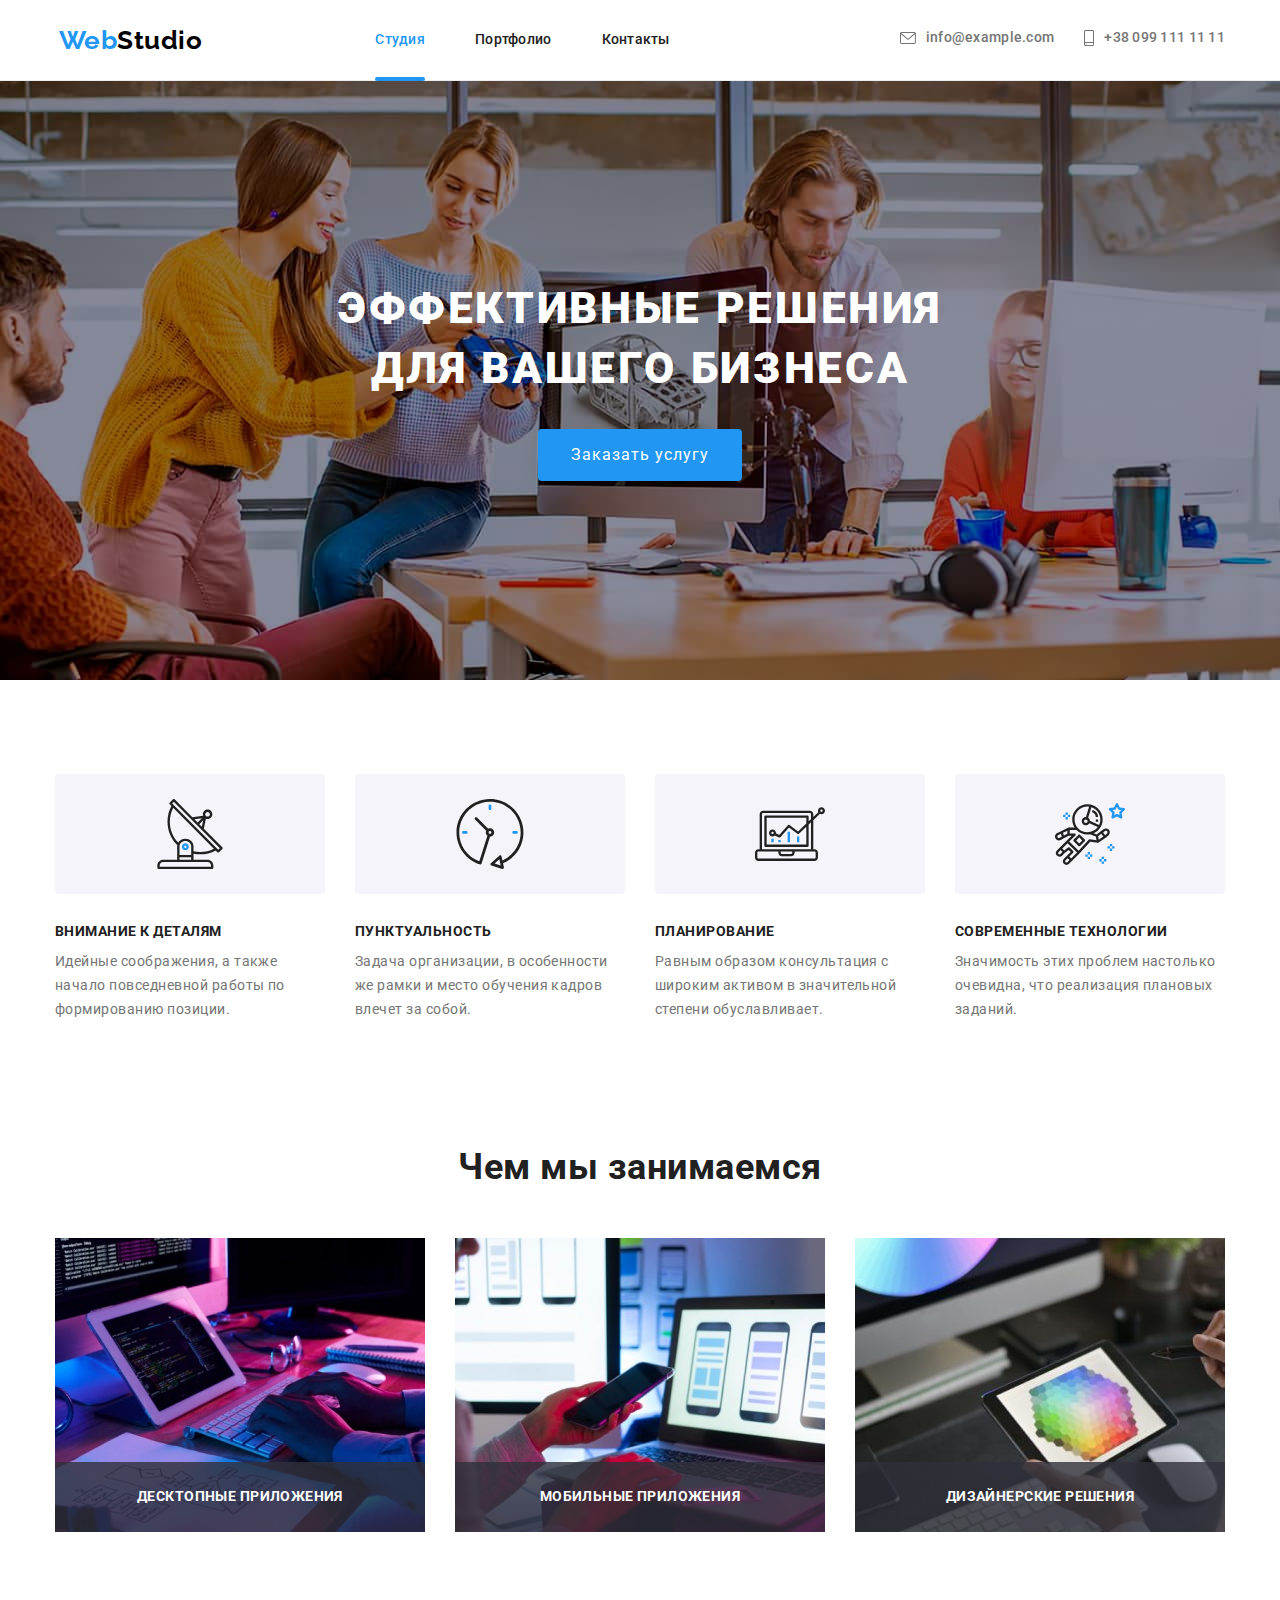
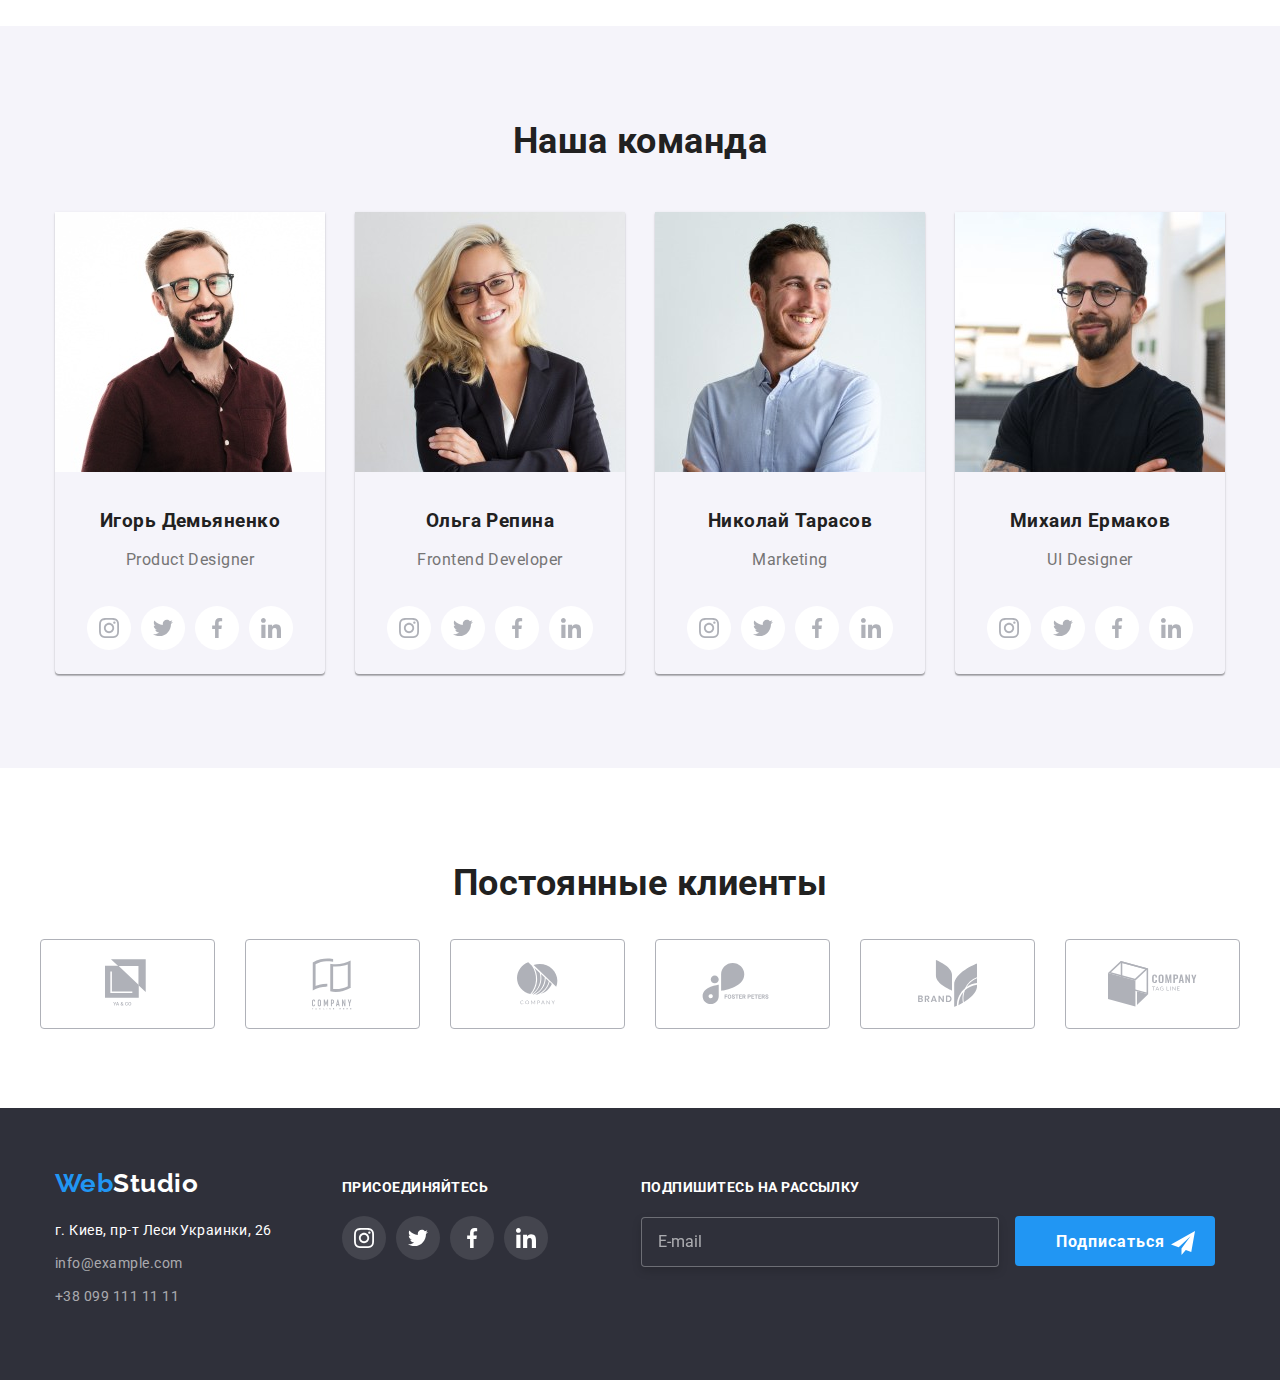
==== commit 93ee2a62: "img" ====
--- a/index.html
+++ b/index.html
@@ -129,7 +129,11 @@
         <ul class="gallery flexbox list">
           <li class="gallery__item">
             <a class="gallery__link" href="">
-              <img src="./img/box1.jpg" alt="Работа с контентом" width="370" />
+              <picture>
+                <source srcset="./img/desktop/desctop.jpg 1x, ./img/desktop/desctop@2x.jpg 2x" media="(min-width: 1200px)"/>
+                <img src="./img/box1.jpg"  alt="Работа с контентом" width="370" />
+              </picture>
+              
             <div class="gallery__box">
               <span class="gallery__text">Десктопные приложения</span>
            </div>
@@ -137,10 +141,13 @@
           </li>
           <li class="gallery__item">
             <a class="gallery__link" href="">
-              <img
+              <picture>
+                <source srcset="./img/desktop/mobile.jpg 1x, ./img/desktop/mobile@2x.jpg 2x" media="(min-width: 1200px)"/>
+                <img
                 src="./img/box2.jpg"
                 alt="Работа с мобильными приложениями"
                 width="370"/>
+              </picture>
             <div class="gallery__box">
               <span class="gallery__text">Мобильные приложения</span>
             </div>
@@ -148,10 +155,14 @@
           </li>
           <li class="gallery__item">
             <a class="gallery__link" href="">
-              <img
+              <picture>
+                <source srcset="./img/desktop/design.jpg 1x, ./img/desktop/design@2x.jpg 2x" media="(min-width: 1200px)"/>
+                <img
                 src="./img/box3.jpg"
                 alt="Планшет с палитрой цвета"
                 width="370"/>
+              </picture>
+              
              <div class="gallery__box">
               <span class="gallery__text">Дизайнерские решения</span>
             </div>
@@ -167,7 +178,13 @@
         <h2 class="caption">Наша команда</h2>
         <ul class="team-card list">
           <li class="team-card__item">
-            <img src="./img/img(1).jpg" class="team-card__picture" alt="Фото члена команды" width="270" />
+            <picture>
+              <source srcset="./img/desktop/igor.jpg 1x, ./img/desktop/igor@2x.jpg 2x" media="(min-width: 1200px)"/>
+              <source srcset="./img/tablet/igor.jpg 1x, ./img/tablet/igor@2x.jpg 2x" media="(min-width: 768px)"/>
+              <source srcset="./img/mobile/igor.jpg 1x, ./img/mobile/igor@2x.jpg 2x" media="(min-width: 480px)"/>
+              <img src="./img/img(1).jpg" class="team-card__picture" alt="Фото члена команды" width="270" />
+            </picture>
+           
             <div class="team-card__thumb">
             <h3 class="team-card__name">Игорь Демьяненко</h3>
             <p class="team-card__text">Product Designer</p>
@@ -205,7 +222,13 @@
             </ul>
           </li>
           <li class="team-card__item">
-            <img src="./img/img(2).jpg" class="team-card__picture" alt="Фото члена команды" width="270" />
+            <picture>
+              <source srcset="./img/desktop/olga.jpg 1x, ./img/desktop/olga@2x.jpg 2x" media="(min-width: 1200px)"/>
+              <source srcset="./img/tablet/olga.jpg 1x, ./img/tablet/olga@2x.jpg 2x" media="(min-width: 768px)"/>
+              <source srcset="./img/mobile/olga.jpg 1x, ./img/mobile/olga@2x.jpg 2x" media="(min-width: 480px)"/>
+              <img src="./img/img(2).jpg" class="team-card__picture" alt="Фото члена команды" width="270" />
+            </picture>
+            
             <div class="team-card__thumb">
             <h3 class="team-card__name">Ольга Репина</h3>
             <p class="team-card__text">Frontend Developer</p>
@@ -243,7 +266,13 @@
           </ul>
           </li>
           <li class="team-card__item">
-            <img src="./img/img(3).jpg" class="team-card__pecture" alt="Фото члена команды" width="270" />
+            <picture>
+              <source srcset="./img/desktop/nikolay.jpg 1x, ./img/desktop/nikolay@2x.jpg 2x" media="(min-width: 1200px)"/>
+              <source srcset="./img/tablet/nikolay.jpg 1x, ./img/tablet/nikolay@2x.jpg 2x" media="(min-width: 768px)"/>
+              <source srcset="./img/mobile/nikolay.jpg 1x, ./img/mobile/nikolay@2x.jpg 2x" media="(min-width: 480px)"/>
+              <img src="./img/img(3).jpg" class="team-card__pecture" alt="Фото члена команды" width="270" />
+            </picture>
+            
             <div class="team-card__thumb">
             <h3 class="team-card__name">Николай Тарасов</h3>
             <p class="team-card__text">Marketing</p>
@@ -281,7 +310,13 @@
           </ul>
           </li>
           <li class="team-card__item">
-            <img src="./img/img(4).jpg" class="team-card__picture" alt="Фото члена команды" width="270" />
+            <picture>
+              <source srcset="./img/desktop/mikhail.jpg 1x, ./img/desktop/mikhail@2x.jpg 2x" media="(min-width: 1200px)"/>
+              <source srcset="./img/tablet/michael.jpg 1x, ./img/tablet/michael@2x.jpg 2x" media="(min-width: 768px)"/>
+              <source srcset="./img/mobile/mikhail.jpg 1x, ./img/mobile/mikhail@2x.jpg 2x" media="(min-width: 480px)"/>
+              <img src="./img/img(4).jpg" class="team-card__picture" alt="Фото члена команды" width="270" />
+            </picture>
+            
             <div class="team-card__thumb">
             <h3 class="team-card__name">Михаил Ермаков</h3>
             <p class="team-card__text">UI Designer</p>
--- a/css/main.min.css
+++ b/css/main.min.css
@@ -1,2 +1,2 @@
-/*! modern-normalize v1.0.0 | MIT License | https://github.com/sindresorhus/modern-normalize */*,::after,::before{box-sizing:border-box}:root{-moz-tab-size:4;tab-size:4}html{line-height:1.15;-webkit-text-size-adjust:100%}body{margin:0}body{font-family:system-ui,-apple-system,'Segoe UI',Roboto,Helvetica,Arial,sans-serif,'Apple Color Emoji','Segoe UI Emoji'}hr{height:0;color:inherit}abbr[title]{text-decoration:underline dotted}b,strong{font-weight:bolder}code,kbd,pre,samp{font-family:ui-monospace,SFMono-Regular,Consolas,'Liberation Mono',Menlo,monospace;font-size:1em}small{font-size:80%}sub,sup{font-size:75%;line-height:0;position:relative;vertical-align:baseline}sub{bottom:-.25em}sup{top:-.5em}table{text-indent:0;border-color:inherit}button,input,optgroup,select,textarea{font-family:inherit;font-size:100%;line-height:1.15;margin:0}button,select{text-transform:none}[type=button],[type=reset],[type=submit],button{-webkit-appearance:button}::-moz-focus-inner{border-style:none;padding:0}:-moz-focusring{outline:1px dotted ButtonText}:-moz-ui-invalid{box-shadow:none}legend{padding:0}progress{vertical-align:baseline}::-webkit-inner-spin-button,::-webkit-outer-spin-button{height:auto}[type=search]{-webkit-appearance:textfield;outline-offset:-2px}::-webkit-search-decoration{-webkit-appearance:none}::-webkit-file-upload-button{-webkit-appearance:button;font:inherit}summary{display:list-item}html{box-sizing:border-box}*,*::after,*::befor{box-sizing:inherit}body{color:#212121;background-color:#fff;font-family:"Roboto", sans-serif;letter-spacing:0.03em}.list{padding:0;margin:0;list-style:none}a{text-decoration:none}img{display:block;width:100%;height:auto}.flexbox{display:flex;flex-wrap:wrap}.caption{margin-top:0px;margin-bottom:30px;padding:0px 0px;font-weight:700;font-size:28px;line-height:1.17;text-align:center}@media (min-width: 1200px){.caption{font-size:36px;margin-bottom:50px}}.visually-hidden{position:absolute;width:1px;height:1px;margin:-1px;border:0;padding:0;clip:rect(0 0 0 0);overflow:hidden}p{margin:0;padding:0}ul{margin:0}.container{margin-left:auto;margin-right:auto;padding-left:15px;padding-right:15px;width:100%}@media (min-width: 480px){.container{width:480px}}@media (min-width: 768px){.container{width:768px}}@media (min-width: 1200px){.container{width:1200px}}.section{padding-top:60px;padding-bottom:60px}@media (min-width: 768px){.section{padding-top:60px;padding-bottom:60px}}@media (min-width: 1200px){.section{padding-top:94px;padding-bottom:94px}}.primary-button{display:inline-block;text-align:center;border-color:#2196f3;border-radius:4px;padding:10px 32px;min-width:200px;border:1px solid transparent;color:#fff;background-color:#2196f3;font-weight:400;font-size:16px;line-height:1.87;letter-spacing:0.06em;cursor:pointer;color:#fff;transition:background-color 250ms cubic-bezier(0.4, 0, 0.2, 1)}.primary-button:hover,.primary-button:focus{background-color:#188ce8;box-shadow:0px 4px 4px rgba(0,0,0,0.15)}.button__thumb{display:flex;justify-content:center;align-items:center;margin-top:30px}.form__button{padding:10px 55px 10px 56px}.form__button:hover,.form__button:focus{box-shadow:0px 4px 4px rgba(0,0,0,0.15);transition:250ms cubic-bezier(0.4, 0, 0.2, 1)}.backdrop{position:fixed;top:0;left:0;width:100%;height:100%;background-color:rgba(0,0,0,0.2);opacity:1;visibility:visible}.backdrop.is-hidden{opacity:0;visibility:hidden;pointer-events:none;transition:250ms cubic-bezier(0.4, 0, 0.2, 1);transform:translate(0%, 0%) scale(0) rotateX(0deg)}.modal{position:absolute;top:50%;left:50%;transform:translate(-50%, -50%) scale(1) rotateY(0deg);width:450px;height:609px;overflow:hidden;background-color:#fff;box-shadow:0px 1px 3px rgba(0,0,0,0.12),0px 1px 1px rgba(0,0,0,0.14),0px 2px 1px rgba(0,0,0,0.2);border-radius:4px;transition:250ms cubic-bezier(0.4, 0, 0.2, 1)}.is-hidden .modal{transform:translate(-50%, -50%) scale(0.5) rotateY(45deg);transition:250ms cubic-bezier(0.4, 0, 0.2, 1)}.modal__button-close{display:flex;justify-content:center;align-items:center;position:absolute;top:8px;right:8px;padding:0;margin:0;width:30px;height:30px;background-color:#fff;border:1px solid rgba(0,0,0,0.1);border-radius:50%;cursor:pointer;transition:all 250ms cubic-bezier(0.4, 0, 0.2, 1)}.modal__button-close:hover,.modal__button-close:focus{fill:#2196f3;box-shadow:0px 4px 4px rgba(0,0,0,0.15)}.modal__content{padding:40px}.modal__icon-close{width:11px;height:11px}.modal__title{display:block;text-align:center;margin-bottom:12px;color:#000;font-weight:700;font-size:20px;line-height:1.15}.form{display:flex;flex-direction:column}.form__label{display:flex;flex-direction:column;position:relative;text-align:left;margin-bottom:10px;font-weight:400;font-size:12px;line-height:1.166;letter-spacing:0.01em;color:#757575}.form__name{margin-bottom:4px}.form__icon{position:absolute;left:12px;bottom:13px}.form__input{height:40px;padding-left:42px;border:1px solid rgba(33,33,33,0.2);border-radius:4px;transition:all 250ms cubic-bezier(0.4, 0, 0.2, 1)}.form__input:focus{outline-color:#2196f3;transition-property:border 250ms cubic-bezier(0.4, 0, 0.2, 1)}.form__input:focus+.form__icon{fill:#2196f3;transition-property:border 250ms cubic-bezier(0.4, 0, 0.2, 1)}.form__comment{resize:none;min-height:120px;display:flex;flex-direction:column;border:1px solid rgba(33,33,33,0.2);border-radius:4px;padding:12px 16px;margin-bottom:20px;transition:border 250ms cubic-bezier(0.4, 0, 0.2, 1)}.form__comment:hover,.form__comment:focus{outline-color:#2196f3}.deal{display:flex;justify-content:flex-end;align-items:center}.deal__text{font-weight:400;font-size:12px;line-height:1.71}.deal__link{text-decoration:none;font-weight:400;font-size:12px;line-height:1.71;border-bottom:1px solid #2196f3;color:#2196f3}.deal__checkbox{position:absolute;visibility:hidden;clip:rect(0 0 0 0);width:1px;height:1px;margin:1px}.deal__thumb{position:relative;display:block}.deal__icon{position:absolute;background-image:url(../img/icons/square.svg);background-repeat:no-repeat;background-position:center;height:16px;width:16px;left:2px}.deal__checkbox:checked+.deal__icon{background-image:url(../img/icons/checkbox.svg);fill:#fff;background-color:#2196f3;background-size:contain;background-repeat:no-repeat;background-position:center;background-clip:border-box;transition:background-color 250ms cubic-bezier(0.4, 0, 0.2, 1),fill 250ms cubic-bezier(0.4, 0, 0.2, 1)}@media (min-width: 480px){.logo{display:inline-block;margin-bottom:16px;padding-top:16px}}@media (min-width: 1200px){.logo{margin-right:93px}}.page-header__logo-active{color:#2196f3;font-family:"Raleway", sans-serif;font-weight:700;font-size:24px;line-height:1.19}@media (min-width: 1200px){.page-header__logo-active{font-size:26px;padding-top:25px;padding-bottom:25px}}.page-header__logo-black{color:#000;font-family:"Raleway", sans-serif;font-weight:700;font-size:24px;line-height:1.19}@media (min-width: 1200px){.page-header__logo-black{font-size:26px;padding-top:25px;padding-bottom:25px}}.footer__logo{margin-bottom:20px}@media (min-width: 1200px){.footer__logo{text-align:start}}.footer__logo-activ{color:#2196f3;font-family:"Raleway", sans-serif;font-weight:700;font-size:26px;line-height:1.19}.footer__logo-white{color:#fff;font-family:"Raleway", sans-serif;font-weight:700;font-size:26px;line-height:1.19}.social-icons{display:flex;justify-content:center;align-items:center;padding-bottom:24px}.social-icons__icon{width:20px;height:20px}.social-icons__item:not(:last-child){margin-right:10px}.social-icons__link{display:flex;justify-content:center;align-items:center;width:44px;height:44px;background-color:#fff;fill:#AFB1B8;border-radius:50%;transition:background-color cubic-bezier(0.4, 0, 0.2, 1) 250ms,fill 250ms cubic-bezier(0.4, 0, 0.2, 1)}.social-icons__link:hover,.social-icons__link:focus,.social-icons__link__icon:hover,.social-icons__link__icon:focus{background-color:#2196f3;fill:#fff}@media (min-width: 768px){.page-header .flexbox{align-items:center;justify-content:flex-start}}@media (min-width: 1200px){.page-header .flexbox{align-items:center;justify-content:flex-end}}.page-header{height:60px;position:relative}@media (min-width: 768px){.page-header{height:80px}}.line{border-bottom:1px solid #ECECEC;flex-grow:1;display:flex}.menu-container{background-color:#fff;margin-left:auto;margin-right:auto;text-align:center}@media screen and (max-width: 767px){.menu-container{border-top:1px solid #ececec;box-shadow:0px 1px 3px rgba(0,0,0,0.16),0px 2px 4px rgba(0,0,0,0.08),0px 4px 8px rgba(0,0,0,0.04);padding:60px 15px;display:none;position:absolute;top:100%;left:0;width:100%;height:453px}.menu-container.is-open{display:block}}@media (min-width: 768px){.menu-container{display:flex}}@media (min-width: 1200px){.menu-container{align-items:baseline}}.menu-button{position:absolute;top:10px;right:15px;padding:0;margin:0;width:40px;height:40px;display:inline-flex;justify-content:center;align-items:center;background:transparent;border:none}.menu-button .icon-cross{opacity:0}.menu-button.is-open .icon-cross{opacity:1}.menu-button.is-open .icon-menu{opacity:0}@media (min-width: 768px){.menu-button{display:none}}.site-nav .current{color:#2196f3}.site-nav{display:flex;justify-content:center}@media (min-width: 768px){.site-nav{margin-left:80px;margin-right:80px}}@media (min-width: 1200px){.site-nav{margin-right:auto}}.site-nav__item:not(:last-child){margin-right:50px}.navigation{display:flex;justify-content:center;align-items:center}@media (min-width: 1200px){.navigation{margin-right:0}}.site-nav__link{display:block;padding-top:32px;padding-bottom:32px;color:#212121;font-weight:500;font-size:14px;line-height:1.14;letter-spacing:0.02em}.site-nav__link:hover,.site-nav__link:focus{color:#2196f3}.site-nav__link .current{color:#2196f3}.site-nav__link{position:relative}.current:after{content:"";position:absolute;left:0;bottom:-1px;width:100%;height:4px;background-color:#2196f3;border-radius:2px}@media (min-width: 1200px){.nav-box{justify-content:center;align-items:baseline;margin-right:230px}}.contacts__icon{fill:#757575;margin-right:10px}.contacts{display:flex;justify-content:center;align-items:center}.contacts__link{display:flex;align-items:center;font-weight:500;font-size:14px;line-height:1.14;letter-spacing:0.02em;color:#757575;transition:color 250ms cubic-bezier(0.4, 0, 0.2, 1)}.contacts__link:hover,.contacts__link:focus{color:#2196f3}.contacts__link:hover .contacts__icon{fill:#2196f3}.contacts__item:not(:last-child){margin-bottom:10px}@media (min-width: 1200px){.contacts__item:not(:last-child){margin-bottom:0;margin-right:30px}}.footer-address{color:#fff;font-weight:400;font-size:14px;line-height:1.71}.footer-address__link-mail{display:block;margin-bottom:9px;margin-top:9px;color:rgba(255,255,255,0.6)}.footer-address__link-tel{color:rgba(255,255,255,0.6)}.contacts-box{display:flex;justify-content:center;align-items:center;flex-direction:column}.hero{display:flex;justify-content:center;align-items:center;height:400px;max-width:1600px;margin-right:auto;margin-left:auto;background-image:linear-gradient(to right, rgba(47,48,58,0.4), rgba(47,48,58,0.4)),url(../img/bgi.jpg);background-size:cover;background-repeat:no-repeat;background-position:center}@media (min-width: 1200px){.hero{height:600px}}.hero__box{text-align:center}.hero__title{margin-top:0px;margin-bottom:30px;color:#fff;font-weight:900;font-size:26px;line-height:1.61;text-transform:uppercase;letter-spacing:0.06em}@media (min-width: 1200px){.hero__title{font-weight:900;font-size:44px;line-height:1.36}}@media (min-width: 768px){.features__list{display:flex;flex-wrap:wrap}}.features__thumb{display:flex;justify-content:center;align-items:center;background-color:#f5f4fa;border:1px solid transparent;border-radius:4px;height:120px;margin-bottom:30px}.features__title{margin-top:0px;margin-bottom:10px;font-weight:700;font-size:14px;line-height:1.14;text-transform:uppercase;text-align:center}@media (min-width: 768px){.features__title{text-align:start}}@media (min-width: 1200px){.features__title{text-align:start}}.features__text{color:#757575;font-weight:400;font-size:14px;line-height:1.71}.features__item:not(:last-child){margin-bottom:30px}@media (min-width: 768px){.features__item{flex-basis:calc((100% - 30px)/2);margin-right:30px}}.features__item:nth-last-child(-n+2){margin-bottom:0}.features__item:nth-child(2n){margin-right:0}@media (min-width: 1200px){.features__item{flex-basis:calc((100% - 30px * 3)/4)}.features__item:not(:last-child){margin-right:30px}}@media (min-width: 1200px){.features .section{padding-bottom:0}}.gallery-section{display:none}@media (min-width: 1200px){.gallery-section{display:block}}.gallery__item{width:calc((100% - 30px * 2) / 3)}.gallery__item:not(:last-child){margin-right:30px}.gallery__item{position:relative}.gallery__text{color:#fff;font-weight:700;font-size:14px;line-height:1.71;letter-spacing:0.03em;text-transform:uppercase}.gallery__box{position:absolute;left:0;bottom:0;width:100%;height:70px;display:flex;justify-content:center;align-items:center;align-items:center;background-color:rgba(47,48,58,0.8)}.team-section{background-color:#f5f4fa}.team-card__thumb{padding-right:24px;padding-left:24px;padding-bottom:20px;padding-top:20px;text-align:center}.team-card__name{color:#212121}.team-card__text{margin-top:0px;margin-bottom:16px;color:#757575;font-weight:400;font-size:16px;line-height:1.18}@media screen and (min-width: 768px){.team-card{display:flex;flex-wrap:wrap}}.team-card__item{box-shadow:0px 1px 3px rgba(0,0,0,0.12),0px 1px 1px rgba(0,0,0,0.14),0px 2px 1px rgba(0,0,0,0.2);border-radius:0px 0px 4px 4px;background-color:getColor(white-text)}.team-card__item:not(:last-child){margin-bottom:60px}@media screen and (min-width: 768px){.team-card__item{flex-basis:calc((100% - 30px)/2);margin-right:30px}.team-card__item:nth-child(-n+2){margin-bottom:30px}.team-card__item:nth-last-child(-n+2){margin-bottom:0}.team-card__item:nth-child(2n){margin-right:0}}@media screen and (min-width: 1200px){.team-card__item{flex-basis:calc((100% - 30px * 3) / 4)}.team-card__item:nth-child(-n+2){margin-bottom:0}.team-card__item:not(:last-child){margin-right:30px}}.clients__link{display:flex;justify-content:center;align-items:center;width:100%;height:90px;fill:#AFB1B8;border:1px solid #AFB1B8;border-radius:4px;transition:border-color 250ms cubic-bezier(0.4, 0, 0.2, 1),fill 250ms cubic-bezier(0.4, 0, 0.2, 1)}.clients__item .clients__link:hover .clients__icon,.clients__item .clients__link:focus .clients__icon,.clients__item .clients__link:hover,.clients__item .clients__link:focus{border-color:#2196f3;fill:#2196f3}.clients__icon{fill:#AFB1B8;transition:fill 250ms cubic-bezier(0.4, 0, 0.2, 1)}@media (max-width: 480px){.clients{margin:-15}}@media (max-width: 480px){.clients__item{margin:15px;width:calc(50% - 30px)}}@media (min-width: 480px){.clients{margin:-15px}}@media (min-width: 480px){.clients__item{margin:15px;width:calc(50% - 30px)}}@media (min-width: 768px){.clients{margin:-15px}}@media (min-width: 768px){.clients__item{margin:15px;width:calc(33.333% - 30px)}}@media (min-width: 1200px){.clients__item{width:calc((100% - 30px * 5) / 6);margin:0}.clients__item:not(:last-child){margin-right:30px}}.footer .container{padding:60px 15px;text-align:center}@media (min-width: 1200px){.footer .container{display:flex;align-items:baseline}}.footer{background-color:#2f303a}.footer__thumb{display:flex;flex-direction:column;padding-top:0px;padding-bottom:0px;text-align:center}@media (min-width: 480px){.footer__thumb{margin-bottom:60px}}@media screen and (min-width: 768px){.wrapper{display:flex;align-items:baseline;justify-content:space-around;margin-bottom:60px}}@media screen and (min-width: 1200px){.wrapper{margin-bottom:0}}@media (min-width: 1200px){.footer-box{display:inline-block;margin-left:70px}}.footer-address{color:#fff;font-weight:400;font-size:14px;line-height:1.71;font-style:normal}.footer-address__link-mail{display:block;margin-bottom:9px;margin-top:9px;color:rgba(255,255,255,0.6)}.footer-address__link-tel{color:rgba(255,255,255,0.6)}@media (min-width: 1200px){.footer-address{text-align:start}}.follow{display:block;font-weight:700;font-size:14px;line-height:1.14;text-transform:uppercase;color:#fff;margin-bottom:20px}@media (min-width: 1200px){.follow{text-align:start}}.footer-icons{display:flex;justify-content:center;align-items:center}.footer-icons__item{width:calc((100% - 10px * 3) /4)}.footer-icons__item:not(:last-child){margin-right:10px}.footer-icons__link{display:flex;justify-content:center;align-items:center;width:44px;height:44px;background-color:rgba(255,255,255,0.1);border-radius:50%;transition:background-color 250ms cubic-bezier(0.4, 0, 0.2, 1)}.footer-icons__link:hover,.footer-icons__link:focus{background-color:#2196f3}.footer__icon{width:20px;height:20px;fill:#fff}.footer__icon :hover,.footer__icon :focus{fill:#fff}.footer-box{display:inline-block}@media (min-width: 480px){.footer-box{margin-bottom:60px}}@media (min-width: 1200px){.subscribe{margin-left:93px}}.subscribe__title{display:block;margin-bottom:20px;color:#fff;font-weight:700;font-size:14px;line-height:1.14;text-transform:uppercase}@media (min-width: 1200px){.subscribe__title{margin-bottom:0}}@media (min-width: 1200px) and (min-width: 768px){.subscribe__title{text-align:start}}.subscribe__field{width:100%;margin-right:12px;padding-left:16px;padding-top:15px;padding-bottom:15px;color:rgba(255,255,255,0.6);background:#2f303a;border:1px solid rgba(255,255,255,0.3);filter:drop-shadow(0px 4px 4px rgba(0,0,0,0.15));border-radius:4px;transition:border 250ms cubic-bezier(0.4, 0, 0.2, 1)}@media (min-width: 768px){.subscribe__field{width:450px}}@media (min-width: 1200px){.subscribe__field{width:358px}.subscribe__field:hover,.subscribe__field:focus{border:1px solid rgba(255,255,255,0.3);box-sizing:border-box;outline-color:drop-shadow(0px 4px 4px rgba(0,0,0,0.15));border-radius:4px}}.subscribe__form input::placeholder{color:rgba(255,255,255,0.6)}.subscribe__button{position:relative;width:200px;height:50px;text-align:center;margin-top:20px;border-color:#2196f3;border-radius:4px;padding:10px 29px;border:1px solid transparent;color:#fff;background-color:#2196f3;font-weight:700;font-size:16px;line-height:1.87;letter-spacing:0.06em;cursor:pointer;transition:background-color 250ms cubic-bezier(0.4, 0, 0.2, 1)}.subscribe__button:hover,.subscribe__button:focus{box-shadow:0px 4px 4px rgba(0,0,0,0.15);background-color:#188ce8;fill:#fff}@media (min-width: 768px){.subscribe__button{display:flex;align-items:center;justify-content:center;margin:auto;margin-top:20px}}@media (min-width: 1200px){.subscribe__button{display:inline-block}}.subscribe__button-icon{position:absolute;margin-left:10px;top:30%;right:10%;fill:#fff}.subscribe__inscription{margin-right:10px}.filter{margin-bottom:40px}.filter__button{display:block;border-color:#2196f3;border-radius:4px;padding:6px 22px;text-align:center;border:1px solid transparent;font-weight:500;font-size:16px;line-height:1.625;color:#212121;background-color:#f5f4fa;border-color:#f5f4fa;transition:background-color 250ms cubic-bezier(0.4, 0, 0.2, 1);cursor:pointer}.filter__button:hover,.filter__button:focus{color:#2196f3}.filter__button:hover{background-color:#2196f3;color:#fff;box-shadow:0px 3px 1px rgba(0,0,0,0.1),0px 1px 2px rgba(0,0,0,0.08),0px 2px 2px rgba(0,0,0,0.12);border-color:transparent}.filter__item{margin:4px}@media (min-width: 768px){.portfolio-box{display:flex}}.portfolio{background:#fff;border:1px solid #EEEEEE}@media screen and (min-width: 768px){.portfolio{flex-basis:calc((100% - 30px)/2);margin-right:30px}.portfolio:nth-child(-n+2){margin-bottom:30px}.portfolio:nth-last-child(-n+2){margin-bottom:0}.portfolio:nth-child(2n){margin-right:0}}@media screen and (min-width: 1200px){.portfolio{flex-basis:calc((100% - 30px * 2) / 3)}.portfolio:nth-child(-n+2){margin-bottom:0}.portfolio:not(:last-child){margin-right:30px}}.portfolio-link{display:block;width:100%;background-color:#fff;box-shadow:none;transition:box-shadow 250ms cubic-bezier(0.4, 0, 0.2, 1)}.portfolio:not(:last-child){margin-bottom:30px}@media (min-width: 1200px){.portfolio:not(:last-child){margin-bottom:20px}}.overlay{position:relative;overflow:hidden}.portfolio-link .team-card__thumb{text-align:left}.portfolio-link:hover .team-card__thumb{box-shadow:0px 1px 3px rgba(0,0,0,0.12),0px 1px 1px rgba(0,0,0,0.14),0px 2px 1px rgba(0,0,0,0.2);border-radius:0px 0px 4px 4px}.portfolio-link:hover .overlay-description{transition:transform 250ms cubic-bezier(0.4, 0, 0.2, 1);transform:translateY(0)}.overlay-description{position:absolute;top:0;left:0;width:100%;height:100%;padding:63px 24px;background-color:rgba(33,150,243,0.9);transform:translateY(100%);transition:transform 250ms cubic-bezier(0.4, 0, 0.2, 1)}.overlay-text{color:#fff;font-weight:400;font-size:18px;line-height:1.5}@media (min-width: 1200px){.portfolio .team-card__pecture{width:370px}}
+/*! modern-normalize v1.0.0 | MIT License | https://github.com/sindresorhus/modern-normalize */*,::after,::before{box-sizing:border-box}:root{-moz-tab-size:4;tab-size:4}html{line-height:1.15;-webkit-text-size-adjust:100%}body{margin:0}body{font-family:system-ui,-apple-system,'Segoe UI',Roboto,Helvetica,Arial,sans-serif,'Apple Color Emoji','Segoe UI Emoji'}hr{height:0;color:inherit}abbr[title]{text-decoration:underline dotted}b,strong{font-weight:bolder}code,kbd,pre,samp{font-family:ui-monospace,SFMono-Regular,Consolas,'Liberation Mono',Menlo,monospace;font-size:1em}small{font-size:80%}sub,sup{font-size:75%;line-height:0;position:relative;vertical-align:baseline}sub{bottom:-.25em}sup{top:-.5em}table{text-indent:0;border-color:inherit}button,input,optgroup,select,textarea{font-family:inherit;font-size:100%;line-height:1.15;margin:0}button,select{text-transform:none}[type=button],[type=reset],[type=submit],button{-webkit-appearance:button}::-moz-focus-inner{border-style:none;padding:0}:-moz-focusring{outline:1px dotted ButtonText}:-moz-ui-invalid{box-shadow:none}legend{padding:0}progress{vertical-align:baseline}::-webkit-inner-spin-button,::-webkit-outer-spin-button{height:auto}[type=search]{-webkit-appearance:textfield;outline-offset:-2px}::-webkit-search-decoration{-webkit-appearance:none}::-webkit-file-upload-button{-webkit-appearance:button;font:inherit}summary{display:list-item}html{box-sizing:border-box}*,*::after,*::befor{box-sizing:inherit}body{color:#212121;background-color:#fff;font-family:"Roboto", sans-serif;letter-spacing:0.03em}.list{padding:0;margin:0;list-style:none}a{text-decoration:none}img{display:block;width:100%;height:auto}.flexbox{display:flex;flex-wrap:wrap}.caption{margin-top:0px;margin-bottom:30px;padding:0px 0px;font-weight:700;font-size:28px;line-height:1.17;text-align:center}@media (min-width: 1200px){.caption{font-size:36px;margin-bottom:50px}}.visually-hidden{position:absolute;width:1px;height:1px;margin:-1px;border:0;padding:0;clip:rect(0 0 0 0);overflow:hidden}p{margin:0;padding:0}ul{margin:0}.container{margin-left:auto;margin-right:auto;padding-left:15px;padding-right:15px;width:100%}@media (min-width: 480px){.container{width:480px}}@media (min-width: 768px){.container{width:768px}}@media (min-width: 1200px){.container{width:1200px}}.section{padding-top:60px;padding-bottom:60px}@media (min-width: 768px){.section{padding-top:60px;padding-bottom:60px}}@media (min-width: 1200px){.section{padding-top:94px;padding-bottom:94px}}.primary-button{display:inline-block;text-align:center;border-color:#2196f3;border-radius:4px;padding:10px 32px;min-width:200px;border:1px solid transparent;color:#fff;background-color:#2196f3;font-weight:400;font-size:16px;line-height:1.87;letter-spacing:0.06em;cursor:pointer;color:#fff;transition:background-color 250ms cubic-bezier(0.4, 0, 0.2, 1)}.primary-button:hover,.primary-button:focus{background-color:#188ce8;box-shadow:0px 4px 4px rgba(0,0,0,0.15)}.button__thumb{display:flex;justify-content:center;align-items:center;margin-top:30px}.form__button{padding:10px 55px 10px 56px}.form__button:hover,.form__button:focus{box-shadow:0px 4px 4px rgba(0,0,0,0.15);transition:250ms cubic-bezier(0.4, 0, 0.2, 1)}.backdrop{position:fixed;top:0;left:0;width:100%;height:100%;background-color:rgba(0,0,0,0.2);opacity:1;visibility:visible;z-index:2}.backdrop.is-hidden{opacity:0;visibility:hidden;pointer-events:none;transition:250ms cubic-bezier(0.4, 0, 0.2, 1);transform:translate(0%, 0%) scale(0) rotateX(0deg)}.modal{position:absolute;top:50%;left:50%;transform:translate(-50%, -50%) scale(1) rotateY(0deg);width:450px;height:609px;overflow:hidden;background-color:#fff;box-shadow:0px 1px 3px rgba(0,0,0,0.12),0px 1px 1px rgba(0,0,0,0.14),0px 2px 1px rgba(0,0,0,0.2);border-radius:4px;transition:250ms cubic-bezier(0.4, 0, 0.2, 1)}@media (min-width: 1200px){.modal{width:528px;height:581px}}.is-hidden .modal{transform:translate(-50%, -50%) scale(0.5) rotateY(45deg);transition:250ms cubic-bezier(0.4, 0, 0.2, 1)}.modal__button-close{display:flex;justify-content:center;align-items:center;position:absolute;top:8px;right:8px;padding:0;margin:0;width:30px;height:30px;background-color:#fff;border:1px solid rgba(0,0,0,0.1);border-radius:50%;cursor:pointer;transition:all 250ms cubic-bezier(0.4, 0, 0.2, 1)}.modal__button-close:hover,.modal__button-close:focus{fill:#2196f3;box-shadow:0px 4px 4px rgba(0,0,0,0.15)}.modal__content{padding:40px}.modal__icon-close{width:11px;height:11px}.modal__title{display:block;text-align:center;margin-bottom:12px;color:#000;font-weight:700;font-size:20px;line-height:1.15}.form{display:flex;flex-direction:column}.form__label{display:flex;flex-direction:column;position:relative;text-align:left;margin-bottom:10px;font-weight:400;font-size:12px;line-height:1.166;letter-spacing:0.01em;color:#757575}.form__name{margin-bottom:4px}.form__icon{position:absolute;left:12px;bottom:13px}.form__input{height:40px;padding-left:42px;border:1px solid rgba(33,33,33,0.2);border-radius:4px;transition:all 250ms cubic-bezier(0.4, 0, 0.2, 1)}.form__input:focus{outline-color:#2196f3;transition-property:border 250ms cubic-bezier(0.4, 0, 0.2, 1)}.form__input:focus+.form__icon{fill:#2196f3;transition-property:border 250ms cubic-bezier(0.4, 0, 0.2, 1)}.form__comment{resize:none;min-height:120px;display:flex;flex-direction:column;border:1px solid rgba(33,33,33,0.2);border-radius:4px;padding:12px 16px;margin-bottom:20px;transition:border 250ms cubic-bezier(0.4, 0, 0.2, 1)}.form__comment:hover,.form__comment:focus{outline-color:#2196f3}.deal{display:flex;justify-content:flex-end;align-items:center}@media (min-width: 1200px){.deal{justify-content:center}}.deal__text{font-weight:400;font-size:12px;line-height:1.71}@media (min-width: 1200px){.deal__text{font-size:14px}}.deal__link{text-decoration:none;font-weight:400;font-size:12px;line-height:1.71;border-bottom:1px solid #2196f3;color:#2196f3}@media (min-width: 1200px){.deal__link{font-size:14px}}.deal__checkbox{position:absolute;visibility:hidden;clip:rect(0 0 0 0);width:1px;height:1px;margin:1px}.deal__thumb{position:relative;display:block}.deal__icon{position:absolute;background-image:url(../img/icons/square.svg);background-repeat:no-repeat;background-position:center;height:16px;width:16px;left:2px}.deal__checkbox:checked+.deal__icon{background-image:url(../img/icons/checkbox.svg);fill:#fff;background-color:#2196f3;background-size:contain;background-repeat:no-repeat;background-position:center;background-clip:border-box;transition:background-color 250ms cubic-bezier(0.4, 0, 0.2, 1),fill 250ms cubic-bezier(0.4, 0, 0.2, 1)}@media screen and (max-width: 767px){.logo{display:inline-block;margin-bottom:16px;padding-top:16px}}@media (min-width: 1200px){.logo{margin-right:93px}}.page-header__logo-active{color:#2196f3;font-family:"Raleway", sans-serif;font-weight:700;font-size:24px;line-height:1.19}@media (min-width: 1200px){.page-header__logo-active{font-size:26px;padding-top:25px;padding-bottom:25px}}.page-header__logo-black{color:#000;font-family:"Raleway", sans-serif;font-weight:700;font-size:24px;line-height:1.19}@media (min-width: 1200px){.page-header__logo-black{font-size:26px;padding-top:25px;padding-bottom:25px}}.footer__logo{margin-bottom:20px}@media (min-width: 1200px){.footer__logo{text-align:start}}.footer__logo-activ{color:#2196f3;font-family:"Raleway", sans-serif;font-weight:700;font-size:26px;line-height:1.19}.footer__logo-white{color:#fff;font-family:"Raleway", sans-serif;font-weight:700;font-size:26px;line-height:1.19}.social-icons{display:flex;justify-content:center;align-items:center;padding-bottom:24px}.social-icons__icon{width:20px;height:20px}.social-icons__item:not(:last-child){margin-right:10px}.social-icons__link{display:flex;justify-content:center;align-items:center;width:44px;height:44px;background-color:#fff;fill:#AFB1B8;border-radius:50%;transition:background-color cubic-bezier(0.4, 0, 0.2, 1) 250ms,fill 250ms cubic-bezier(0.4, 0, 0.2, 1)}.social-icons__link:hover,.social-icons__link:focus,.social-icons__link__icon:hover,.social-icons__link__icon:focus{background-color:#2196f3;fill:#fff}@media (min-width: 768px){.page-header .flexbox{align-items:center;justify-content:flex-start}}@media (min-width: 1200px){.page-header .flexbox{align-items:center;justify-content:flex-end}}.page-header{height:60px;position:relative}@media (min-width: 768px){.page-header{height:80px}}.line{border-bottom:1px solid #ECECEC;flex-grow:1;display:flex}.menu-container{background-color:#fff;z-index:1;margin-left:auto;margin-right:auto;text-align:center}@media screen and (max-width: 767px){.menu-container{border-top:1px solid #ececec;box-shadow:0px 1px 3px rgba(0,0,0,0.16),0px 2px 4px rgba(0,0,0,0.08),0px 4px 8px rgba(0,0,0,0.04);padding:60px 15px;display:none;position:absolute;top:100%;left:0;width:100%;height:453px}.menu-container.is-open{display:block}}@media (min-width: 768px){.menu-container{display:flex}}@media (min-width: 1200px){.menu-container{align-items:baseline}}.menu-button{position:absolute;top:10px;right:15px;padding:0;margin:0;width:40px;height:40px;display:inline-flex;justify-content:center;align-items:center;background:transparent;border:none}.menu-button .icon-cross{opacity:0}.menu-button.is-open .icon-cross{opacity:1}.menu-button.is-open .icon-menu{opacity:0}@media (min-width: 768px){.menu-button{display:none}}.site-nav .current{color:#2196f3}@media (min-width: 768px){.site-nav{display:flex;justify-content:center;margin-left:80px;margin-right:80px}}@media (min-width: 1200px){.site-nav{margin-right:auto}}@media (min-width: 768px){.site-nav__item:not(:last-child){margin-right:50px}}.navigation{display:flex;justify-content:center;align-items:center}@media (min-width: 1200px){.navigation{margin-right:0}}.site-nav__link{display:block;padding-top:32px;padding-bottom:32px;color:#212121;font-weight:500;font-size:14px;line-height:1.14;letter-spacing:0.02em}.site-nav__link:hover,.site-nav__link:focus{color:#2196f3}.site-nav__link .current{color:#2196f3}@media screen and (max-width: 767px){.site-nav__link{display:inline-block;font-size:18px}}.site-nav__link{position:relative}.current:after{content:"";position:absolute;left:0;bottom:-1px;width:100%;height:4px;background-color:#2196f3;border-radius:2px}@media (min-width: 1200px){.nav-box{justify-content:center;align-items:baseline;margin-right:230px}}.contacts__icon{fill:#757575;margin-right:10px}.contacts{display:flex;justify-content:center;align-items:center}@media screen and (max-width: 767px){.contacts{display:inline-block}}.contacts__link{display:flex;align-items:center;font-weight:500;font-size:14px;line-height:1.14;letter-spacing:0.02em;color:#757575;transition:color 250ms cubic-bezier(0.4, 0, 0.2, 1)}@media screen and (max-width: 767px){.contacts__link{font-size:18px}}.contacts__link:hover,.contacts__link:focus{color:#2196f3}.contacts__link:hover .contacts__icon{fill:#2196f3}.contacts__item:not(:last-child){margin-bottom:10px}@media (min-width: 1200px){.contacts__item:not(:last-child){margin-bottom:0;margin-right:30px}}@media screen and (max-width: 767px){.contacts__item:not(:last-child){margin-bottom:16px}}.footer-address{color:#fff;font-weight:400;font-size:14px;line-height:1.71}.footer-address__link-mail{display:block;margin-bottom:9px;margin-top:9px;color:rgba(255,255,255,0.6)}.footer-address__link-tel{color:rgba(255,255,255,0.6)}.contacts-box{display:flex;justify-content:center;align-items:center;flex-direction:column}.hero{display:flex;justify-content:center;align-items:center;height:400px;max-width:1600px;margin-right:auto;margin-left:auto;background-image:linear-gradient(to right, rgba(47,48,58,0.4), rgba(47,48,58,0.4)),url(../img/mobile/bgi.header.mob..jpg);background-size:cover;background-repeat:no-repeat;background-position:center}@media (min-width: 1200px){.hero{height:600px}}@media screen and (min-width: 1200px) and (min-device-pixel-ratio: 2), screen and (min-width: 1200px) and (min-resolution: 192dpi), screen and (min-width: 1200px) and (min-resolution: 2dppx){.hero{background-image:url(../img/mobile/bgi@2x.jpg)}}@media (min-width: 1200px) and (min-width: 768px){.hero{background-image:url(../img/tablet/bgi.jpg)}}@media screen and (min-width: 1200px) and (min-width: 768px) and (min-device-pixel-ratio: 2), screen and (min-width: 1200px) and (min-width: 768px) and (min-resolution: 192dpi), screen and (min-width: 1200px) and (min-width: 768px) and (min-resolution: 2dppx){.hero{background-image:url(../img/tablet/bgi@2x.jpg)}}@media (min-width: 1200px) and (min-width: 1200px){.hero{background-image:url(../img/desktop/bcg.jpg)}}@media screen and (min-width: 1200px) and (min-width: 1200px) and (min-device-pixel-ratio: 2), screen and (min-width: 1200px) and (min-width: 1200px) and (min-resolution: 192dpi), screen and (min-width: 1200px) and (min-width: 1200px) and (min-resolution: 2dppx){.hero{background-image:url(../img/desktop/bcg@2x.jpg)}}.hero__box{text-align:center}.hero__title{margin-top:0px;margin-bottom:30px;color:#fff;font-weight:900;font-size:26px;line-height:1.61;text-transform:uppercase;letter-spacing:0.06em}@media (min-width: 1200px){.hero__title{font-weight:900;font-size:44px;line-height:1.36}}@media (min-width: 768px){.features__list{display:flex;flex-wrap:wrap}}.features__thumb{display:flex;justify-content:center;align-items:center;background-color:#f5f4fa;border:1px solid transparent;border-radius:4px;height:120px;margin-bottom:30px}.features__title{margin-top:0px;margin-bottom:10px;font-weight:700;font-size:14px;line-height:1.14;text-transform:uppercase;text-align:center}@media (min-width: 768px){.features__title{text-align:start}}@media (min-width: 1200px){.features__title{text-align:start}}.features__text{color:#757575;font-weight:400;font-size:14px;line-height:1.71}.features__item:not(:last-child){margin-bottom:30px}@media (min-width: 768px){.features__item{flex-basis:calc((100% - 30px)/2);margin-right:30px}}.features__item:nth-last-child(-n+2){margin-bottom:0}.features__item:nth-child(2n){margin-right:0}@media (min-width: 1200px){.features__item{flex-basis:calc((100% - 30px * 3)/4)}.features__item:not(:last-child){margin-right:30px}}@media (min-width: 1200px){.features .section{padding-bottom:0}}.gallery-section{display:none}@media (min-width: 1200px){.gallery-section{display:block}}.gallery__item{width:calc((100% - 30px * 2) / 3)}.gallery__item:not(:last-child){margin-right:30px}.gallery__item{position:relative}.gallery__text{color:#fff;font-weight:700;font-size:14px;line-height:1.71;letter-spacing:0.03em;text-transform:uppercase}.gallery__box{position:absolute;left:0;bottom:0;width:100%;height:70px;display:flex;justify-content:center;align-items:center;align-items:center;background-color:rgba(47,48,58,0.8)}.team-section{background-color:#f5f4fa}.team-card__thumb{padding-right:24px;padding-left:24px;padding-bottom:20px;padding-top:20px;text-align:center}.team-card__name{color:#212121}.team-card__text{margin-top:0px;margin-bottom:16px;color:#757575;font-weight:400;font-size:16px;line-height:1.18}@media screen and (min-width: 768px){.team-card{display:flex;flex-wrap:wrap}}.team-card__item{box-shadow:0px 1px 3px rgba(0,0,0,0.12),0px 1px 1px rgba(0,0,0,0.14),0px 2px 1px rgba(0,0,0,0.2);border-radius:0px 0px 4px 4px;background-color:getColor(white-text)}.team-card__item:not(:last-child){margin-bottom:60px}@media screen and (min-width: 768px){.team-card__item{flex-basis:calc((100% - 30px)/2);margin-right:30px}.team-card__item:nth-child(-n+2){margin-bottom:30px}.team-card__item:nth-last-child(-n+2){margin-bottom:0}.team-card__item:nth-child(2n){margin-right:0}}@media screen and (min-width: 1200px){.team-card__item{flex-basis:calc((100% - 30px * 3) / 4)}.team-card__item:nth-child(-n+2){margin-bottom:0}.team-card__item:not(:last-child){margin-right:30px}}.clients__link{display:flex;justify-content:center;align-items:center;width:100%;height:90px;fill:#AFB1B8;border:1px solid #AFB1B8;border-radius:4px;transition:border-color 250ms cubic-bezier(0.4, 0, 0.2, 1),fill 250ms cubic-bezier(0.4, 0, 0.2, 1)}.clients__item .clients__link:hover .clients__icon,.clients__item .clients__link:focus .clients__icon,.clients__item .clients__link:hover,.clients__item .clients__link:focus{border-color:#2196f3;fill:#2196f3}.clients__icon{fill:#AFB1B8;transition:fill 250ms cubic-bezier(0.4, 0, 0.2, 1)}@media (max-width: 480px){.clients{margin:-15}}@media (max-width: 480px){.clients__item{margin:15px;width:calc(50% - 30px)}}@media (min-width: 480px){.clients{margin:-15px}}@media (min-width: 480px){.clients__item{margin:15px;width:calc(50% - 30px)}}@media (min-width: 768px){.clients{margin:-15px}}@media (min-width: 768px){.clients__item{margin:15px;width:calc(33.333% - 30px)}}@media (min-width: 1200px){.clients__item{width:calc((100% - 30px * 5) / 6);margin:0}.clients__item:not(:last-child){margin-right:30px}}.footer .container{padding:60px 15px;text-align:center}@media (min-width: 1200px){.footer .container{display:flex;align-items:baseline}}.footer{background-color:#2f303a}.footer__thumb{display:flex;flex-direction:column;padding-top:0px;padding-bottom:0px;text-align:center}@media (max-width: 768px){.footer__thumb{margin-bottom:60px}}@media screen and (min-width: 768px){.wrapper{display:flex;align-items:baseline;justify-content:space-around;margin-bottom:60px}}@media screen and (min-width: 1200px){.wrapper{margin-bottom:0}}@media (min-width: 1200px){.footer-box{display:inline-block;margin-left:70px}}.footer-address{color:#fff;font-weight:400;font-size:14px;line-height:1.71;font-style:normal}.footer-address__link-mail{display:block;margin-bottom:9px;margin-top:9px;color:rgba(255,255,255,0.6)}.footer-address__link-tel{color:rgba(255,255,255,0.6)}@media (min-width: 1200px){.footer-address{text-align:start}}.follow{display:block;font-weight:700;font-size:14px;line-height:1.14;text-transform:uppercase;color:#fff;margin-bottom:20px}@media (min-width: 1200px){.follow{text-align:start}}.footer-icons{display:flex;justify-content:center;align-items:center}.footer-icons__item{width:calc((100% - 10px * 3) /4)}.footer-icons__item:not(:last-child){margin-right:10px}.footer-icons__link{display:flex;justify-content:center;align-items:center;width:44px;height:44px;background-color:rgba(255,255,255,0.1);border-radius:50%;transition:background-color 250ms cubic-bezier(0.4, 0, 0.2, 1)}.footer-icons__link:hover,.footer-icons__link:focus{background-color:#2196f3}.footer__icon{width:20px;height:20px;fill:#fff}.footer__icon :hover,.footer__icon :focus{fill:#fff}.footer-box{display:inline-block}@media (min-width: 480px){.footer-box{margin-bottom:60px}}@media (min-width: 1200px){.subscribe{margin-left:93px}}.subscribe__title{display:block;margin-bottom:20px;color:#fff;font-weight:700;font-size:14px;line-height:1.14;text-transform:uppercase}@media (min-width: 1200px){.subscribe__title{margin-bottom:0}}@media (min-width: 1200px) and (min-width: 768px){.subscribe__title{text-align:start}}.subscribe__field{width:100%;margin-right:12px;padding-left:16px;padding-top:15px;padding-bottom:15px;color:rgba(255,255,255,0.6);background:#2f303a;border:1px solid rgba(255,255,255,0.3);filter:drop-shadow(0px 4px 4px rgba(0,0,0,0.15));border-radius:4px;transition:border 250ms cubic-bezier(0.4, 0, 0.2, 1)}@media (min-width: 768px){.subscribe__field{width:450px}}@media (min-width: 1200px){.subscribe__field{width:358px}.subscribe__field:hover,.subscribe__field:focus{border:1px solid rgba(255,255,255,0.3);box-sizing:border-box;outline-color:drop-shadow(0px 4px 4px rgba(0,0,0,0.15));border-radius:4px}}.subscribe__form input::placeholder{color:rgba(255,255,255,0.6)}.subscribe__button{position:relative;width:200px;height:50px;text-align:center;margin-top:20px;border-color:#2196f3;border-radius:4px;padding:10px 29px;border:1px solid transparent;color:#fff;background-color:#2196f3;font-weight:700;font-size:16px;line-height:1.87;letter-spacing:0.06em;cursor:pointer;transition:background-color 250ms cubic-bezier(0.4, 0, 0.2, 1)}.subscribe__button:hover,.subscribe__button:focus{box-shadow:0px 4px 4px rgba(0,0,0,0.15);background-color:#188ce8;fill:#fff}@media (min-width: 768px){.subscribe__button{display:flex;align-items:center;justify-content:center;margin:auto;margin-top:20px}}@media (min-width: 1200px){.subscribe__button{display:inline-block}}.subscribe__button-icon{position:absolute;margin-left:10px;top:30%;right:10%;fill:#fff}.subscribe__inscription{margin-right:10px}.filter{margin-bottom:40px}@media (min-width: 768px){.filter{justify-content:center;margin-bottom:30px}}@media (min-width: 1200px){.filter{margin-bottom:50px}}.filter__button{display:block;border-color:#2196f3;border-radius:4px;padding:6px 22px;text-align:center;border:1px solid transparent;font-weight:500;font-size:16px;line-height:1.625;color:#212121;background-color:#f5f4fa;border-color:#f5f4fa;transition:background-color 250ms cubic-bezier(0.4, 0, 0.2, 1);cursor:pointer}.filter__button:hover,.filter__button:focus{color:#2196f3}.filter__button:hover{background-color:#2196f3;color:#fff;box-shadow:0px 3px 1px rgba(0,0,0,0.1),0px 1px 2px rgba(0,0,0,0.08),0px 2px 2px rgba(0,0,0,0.12);border-color:transparent}.filter__item{margin:4px}@media (min-width: 768px){.portfolio-box{display:flex;flex-wrap:wrap}}.portfolio{background:#fff;border:1px solid #EEEEEE}@media screen and (max-width: 767px){.portfolio:not(:last-child){margin-bottom:30px}}@media (min-width: 768px){.portfolio{width:calc((100% - 30px) / 2);margin-right:30px;margin-bottom:30px}.portfolio:nth-last-child(-n+1){margin-bottom:0}}@media screen and (min-width: 768px) and (max-width: 1199px){.portfolio:nth-child(2n){margin-right:0}}@media (min-width: 1200px){.portfolio{width:calc((100% - 30px * 2) / 3)}.portfolio:nth-last-child(-n+3){margin-bottom:0}.portfolio:nth-child(3n){margin-right:0}}.portfolio-link{display:block;width:100%;background-color:#fff;box-shadow:none;transition:box-shadow 250ms cubic-bezier(0.4, 0, 0.2, 1)}.overlay{position:relative;overflow:hidden}.portfolio-link .team-card__thumb{text-align:left}.portfolio-link:hover .team-card__thumb{box-shadow:0px 1px 3px rgba(0,0,0,0.12),0px 1px 1px rgba(0,0,0,0.14),0px 2px 1px rgba(0,0,0,0.2);border-radius:0px 0px 4px 4px}.portfolio-link:hover .overlay-description{transition:transform 250ms cubic-bezier(0.4, 0, 0.2, 1);transform:translateY(0)}.overlay-description{position:absolute;top:0;left:0;width:100%;height:100%;padding:63px 24px;background-color:rgba(33,150,243,0.9);transform:translateY(100%);transition:transform 250ms cubic-bezier(0.4, 0, 0.2, 1)}.overlay-text{color:#fff;font-weight:400;font-size:18px;line-height:1.5}@media (min-width: 1200px){.portfolio .team-card__pecture{width:370px}}
 /*# sourceMappingURL=main.min.css.map */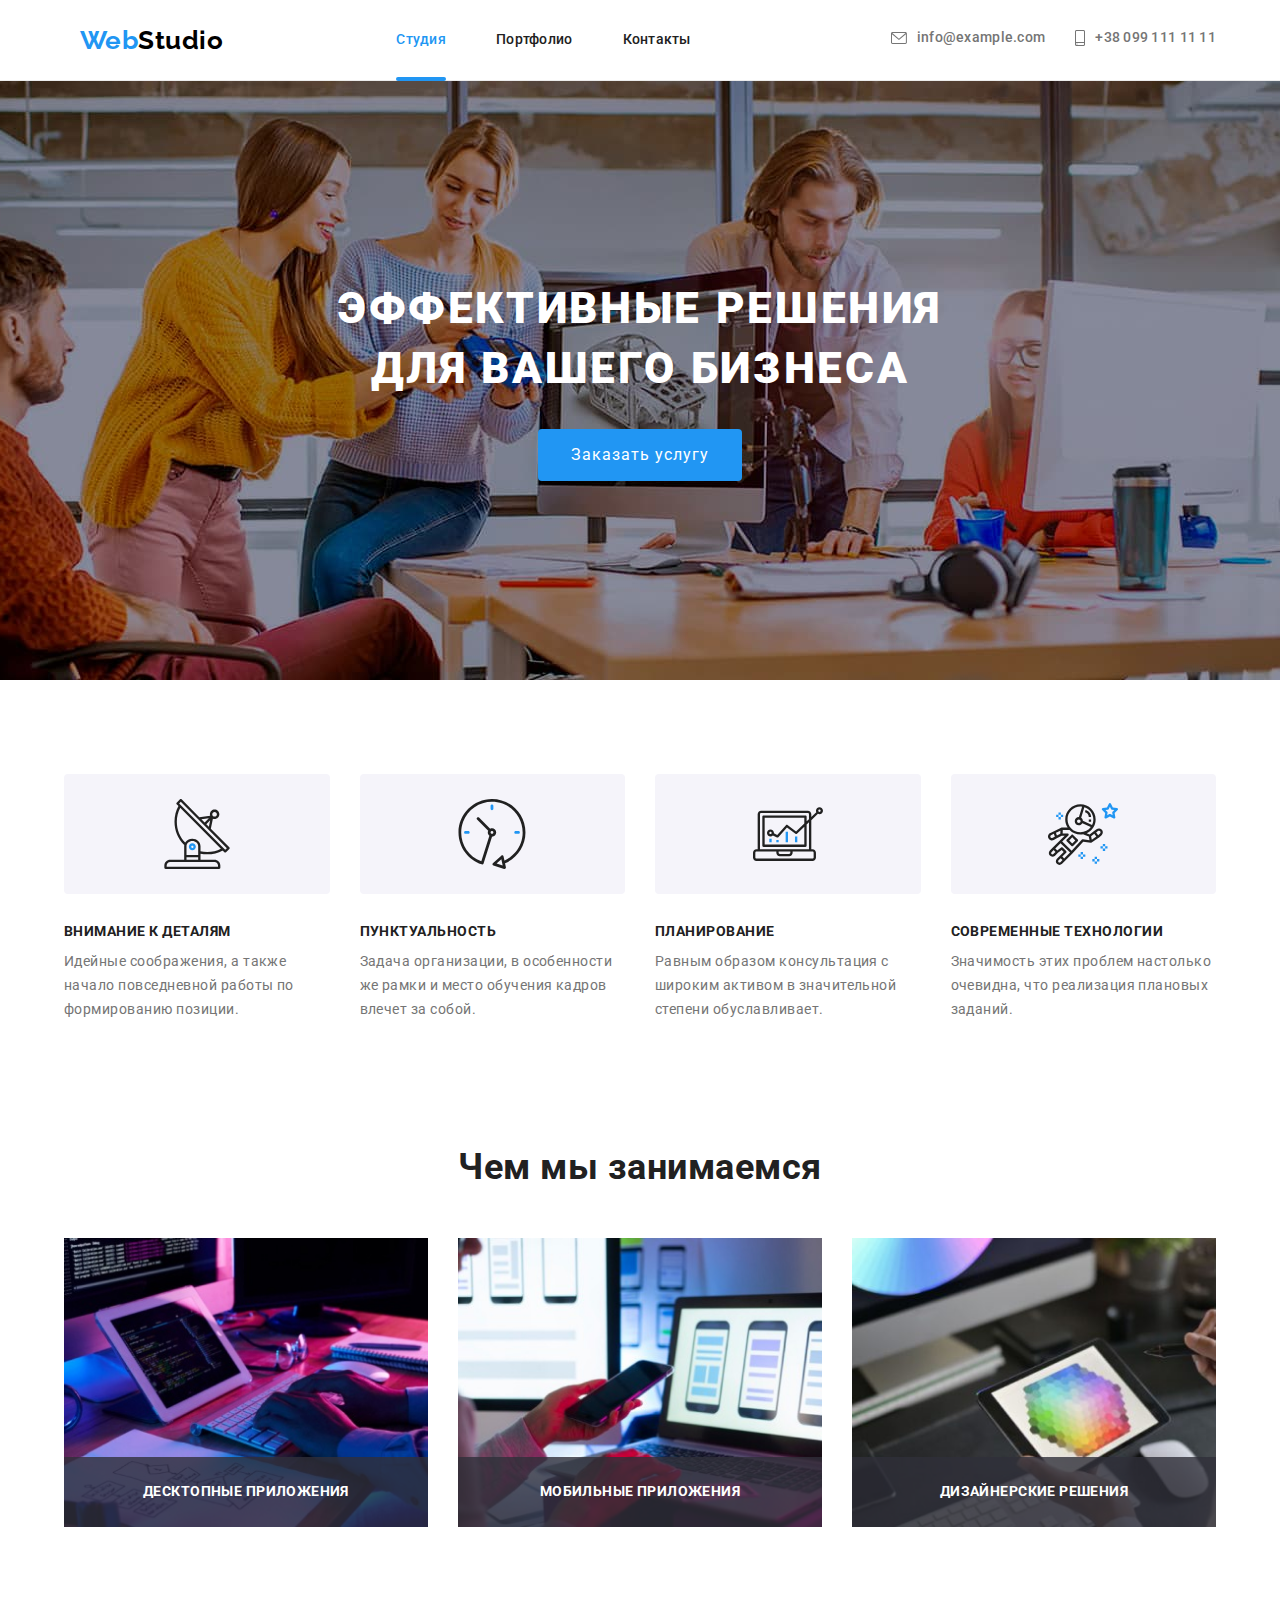
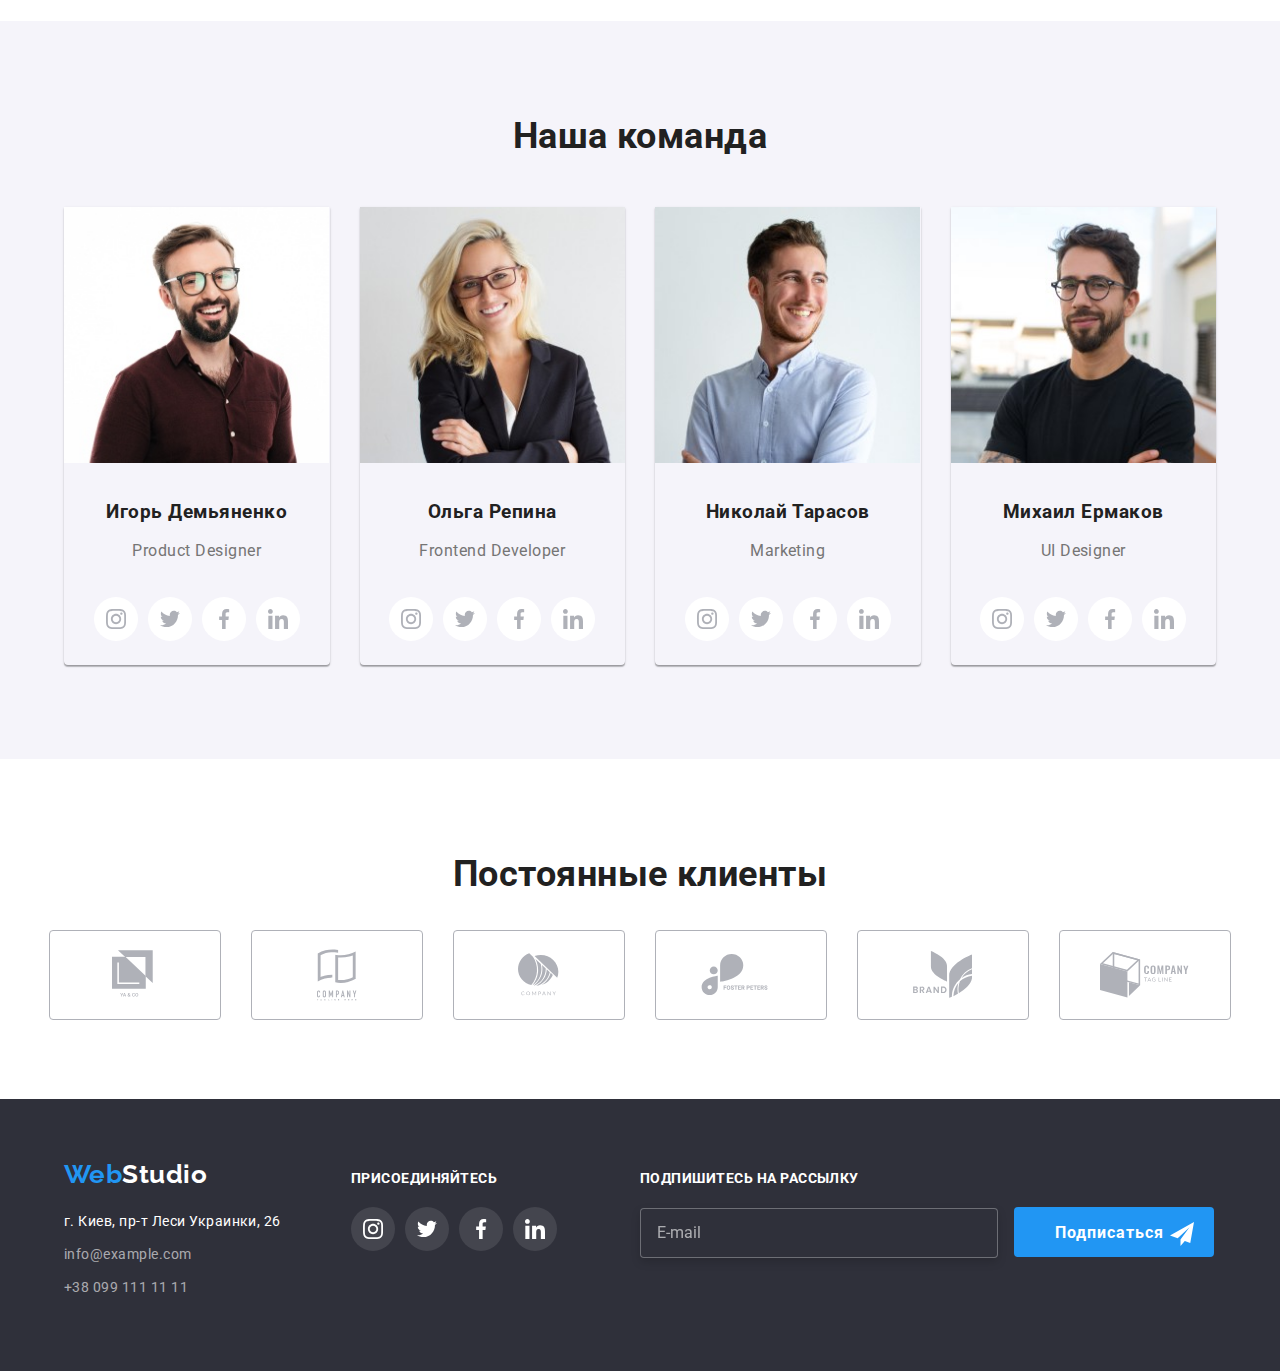
==== commit 8face2df: "hw8" ====
--- a/index.html
+++ b/index.html
@@ -182,7 +182,7 @@
               <source srcset="./img/desktop/igor.jpg 1x, ./img/desktop/igor@2x.jpg 2x" media="(min-width: 1200px)"/>
               <source srcset="./img/tablet/igor.jpg 1x, ./img/tablet/igor@2x.jpg 2x" media="(min-width: 768px)"/>
               <source srcset="./img/mobile/igor.jpg 1x, ./img/mobile/igor@2x.jpg 2x" media="(min-width: 480px)"/>
-              <img src="./img/img(1).jpg" class="team-card__picture" alt="Фото члена команды" width="270" />
+              <img src="./img/img(1).jpg" class="team-card__picture" alt="Фото члена команды"/>
             </picture>
            
             <div class="team-card__thumb">
@@ -226,7 +226,7 @@
               <source srcset="./img/desktop/olga.jpg 1x, ./img/desktop/olga@2x.jpg 2x" media="(min-width: 1200px)"/>
               <source srcset="./img/tablet/olga.jpg 1x, ./img/tablet/olga@2x.jpg 2x" media="(min-width: 768px)"/>
               <source srcset="./img/mobile/olga.jpg 1x, ./img/mobile/olga@2x.jpg 2x" media="(min-width: 480px)"/>
-              <img src="./img/img(2).jpg" class="team-card__picture" alt="Фото члена команды" width="270" />
+              <img src="./img/img(2).jpg" class="team-card__picture" alt="Фото члена команды" />
             </picture>
             
             <div class="team-card__thumb">
@@ -270,7 +270,7 @@
               <source srcset="./img/desktop/nikolay.jpg 1x, ./img/desktop/nikolay@2x.jpg 2x" media="(min-width: 1200px)"/>
               <source srcset="./img/tablet/nikolay.jpg 1x, ./img/tablet/nikolay@2x.jpg 2x" media="(min-width: 768px)"/>
               <source srcset="./img/mobile/nikolay.jpg 1x, ./img/mobile/nikolay@2x.jpg 2x" media="(min-width: 480px)"/>
-              <img src="./img/img(3).jpg" class="team-card__pecture" alt="Фото члена команды" width="270" />
+              <img src="./img/img(3).jpg" class="team-card__pecture" alt="Фото члена команды" />
             </picture>
             
             <div class="team-card__thumb">
@@ -314,7 +314,7 @@
               <source srcset="./img/desktop/mikhail.jpg 1x, ./img/desktop/mikhail@2x.jpg 2x" media="(min-width: 1200px)"/>
               <source srcset="./img/tablet/michael.jpg 1x, ./img/tablet/michael@2x.jpg 2x" media="(min-width: 768px)"/>
               <source srcset="./img/mobile/mikhail.jpg 1x, ./img/mobile/mikhail@2x.jpg 2x" media="(min-width: 480px)"/>
-              <img src="./img/img(4).jpg" class="team-card__picture" alt="Фото члена команды" width="270" />
+              <img src="./img/img(4).jpg" class="team-card__picture" alt="Фото члена команды" />
             </picture>
             
             <div class="team-card__thumb">
--- a/css/main.min.css
+++ b/css/main.min.css
@@ -1,2 +1,2 @@
-/*! modern-normalize v1.0.0 | MIT License | https://github.com/sindresorhus/modern-normalize */*,::after,::before{box-sizing:border-box}:root{-moz-tab-size:4;tab-size:4}html{line-height:1.15;-webkit-text-size-adjust:100%}body{margin:0}body{font-family:system-ui,-apple-system,'Segoe UI',Roboto,Helvetica,Arial,sans-serif,'Apple Color Emoji','Segoe UI Emoji'}hr{height:0;color:inherit}abbr[title]{text-decoration:underline dotted}b,strong{font-weight:bolder}code,kbd,pre,samp{font-family:ui-monospace,SFMono-Regular,Consolas,'Liberation Mono',Menlo,monospace;font-size:1em}small{font-size:80%}sub,sup{font-size:75%;line-height:0;position:relative;vertical-align:baseline}sub{bottom:-.25em}sup{top:-.5em}table{text-indent:0;border-color:inherit}button,input,optgroup,select,textarea{font-family:inherit;font-size:100%;line-height:1.15;margin:0}button,select{text-transform:none}[type=button],[type=reset],[type=submit],button{-webkit-appearance:button}::-moz-focus-inner{border-style:none;padding:0}:-moz-focusring{outline:1px dotted ButtonText}:-moz-ui-invalid{box-shadow:none}legend{padding:0}progress{vertical-align:baseline}::-webkit-inner-spin-button,::-webkit-outer-spin-button{height:auto}[type=search]{-webkit-appearance:textfield;outline-offset:-2px}::-webkit-search-decoration{-webkit-appearance:none}::-webkit-file-upload-button{-webkit-appearance:button;font:inherit}summary{display:list-item}html{box-sizing:border-box}*,*::after,*::befor{box-sizing:inherit}body{color:#212121;background-color:#fff;font-family:"Roboto", sans-serif;letter-spacing:0.03em}.list{padding:0;margin:0;list-style:none}a{text-decoration:none}img{display:block;width:100%;height:auto}.flexbox{display:flex;flex-wrap:wrap}.caption{margin-top:0px;margin-bottom:30px;padding:0px 0px;font-weight:700;font-size:28px;line-height:1.17;text-align:center}@media (min-width: 1200px){.caption{font-size:36px;margin-bottom:50px}}.visually-hidden{position:absolute;width:1px;height:1px;margin:-1px;border:0;padding:0;clip:rect(0 0 0 0);overflow:hidden}p{margin:0;padding:0}ul{margin:0}.container{margin-left:auto;margin-right:auto;padding-left:15px;padding-right:15px;width:100%}@media (min-width: 480px){.container{width:480px}}@media (min-width: 768px){.container{width:768px}}@media (min-width: 1200px){.container{width:1200px}}.section{padding-top:60px;padding-bottom:60px}@media (min-width: 768px){.section{padding-top:60px;padding-bottom:60px}}@media (min-width: 1200px){.section{padding-top:94px;padding-bottom:94px}}.primary-button{display:inline-block;text-align:center;border-color:#2196f3;border-radius:4px;padding:10px 32px;min-width:200px;border:1px solid transparent;color:#fff;background-color:#2196f3;font-weight:400;font-size:16px;line-height:1.87;letter-spacing:0.06em;cursor:pointer;color:#fff;transition:background-color 250ms cubic-bezier(0.4, 0, 0.2, 1)}.primary-button:hover,.primary-button:focus{background-color:#188ce8;box-shadow:0px 4px 4px rgba(0,0,0,0.15)}.button__thumb{display:flex;justify-content:center;align-items:center;margin-top:30px}.form__button{padding:10px 55px 10px 56px}.form__button:hover,.form__button:focus{box-shadow:0px 4px 4px rgba(0,0,0,0.15);transition:250ms cubic-bezier(0.4, 0, 0.2, 1)}.backdrop{position:fixed;top:0;left:0;width:100%;height:100%;background-color:rgba(0,0,0,0.2);opacity:1;visibility:visible;z-index:2}.backdrop.is-hidden{opacity:0;visibility:hidden;pointer-events:none;transition:250ms cubic-bezier(0.4, 0, 0.2, 1);transform:translate(0%, 0%) scale(0) rotateX(0deg)}.modal{position:absolute;top:50%;left:50%;transform:translate(-50%, -50%) scale(1) rotateY(0deg);width:450px;height:609px;overflow:hidden;background-color:#fff;box-shadow:0px 1px 3px rgba(0,0,0,0.12),0px 1px 1px rgba(0,0,0,0.14),0px 2px 1px rgba(0,0,0,0.2);border-radius:4px;transition:250ms cubic-bezier(0.4, 0, 0.2, 1)}@media (min-width: 1200px){.modal{width:528px;height:581px}}.is-hidden .modal{transform:translate(-50%, -50%) scale(0.5) rotateY(45deg);transition:250ms cubic-bezier(0.4, 0, 0.2, 1)}.modal__button-close{display:flex;justify-content:center;align-items:center;position:absolute;top:8px;right:8px;padding:0;margin:0;width:30px;height:30px;background-color:#fff;border:1px solid rgba(0,0,0,0.1);border-radius:50%;cursor:pointer;transition:all 250ms cubic-bezier(0.4, 0, 0.2, 1)}.modal__button-close:hover,.modal__button-close:focus{fill:#2196f3;box-shadow:0px 4px 4px rgba(0,0,0,0.15)}.modal__content{padding:40px}.modal__icon-close{width:11px;height:11px}.modal__title{display:block;text-align:center;margin-bottom:12px;color:#000;font-weight:700;font-size:20px;line-height:1.15}.form{display:flex;flex-direction:column}.form__label{display:flex;flex-direction:column;position:relative;text-align:left;margin-bottom:10px;font-weight:400;font-size:12px;line-height:1.166;letter-spacing:0.01em;color:#757575}.form__name{margin-bottom:4px}.form__icon{position:absolute;left:12px;bottom:13px}.form__input{height:40px;padding-left:42px;border:1px solid rgba(33,33,33,0.2);border-radius:4px;transition:all 250ms cubic-bezier(0.4, 0, 0.2, 1)}.form__input:focus{outline-color:#2196f3;transition-property:border 250ms cubic-bezier(0.4, 0, 0.2, 1)}.form__input:focus+.form__icon{fill:#2196f3;transition-property:border 250ms cubic-bezier(0.4, 0, 0.2, 1)}.form__comment{resize:none;min-height:120px;display:flex;flex-direction:column;border:1px solid rgba(33,33,33,0.2);border-radius:4px;padding:12px 16px;margin-bottom:20px;transition:border 250ms cubic-bezier(0.4, 0, 0.2, 1)}.form__comment:hover,.form__comment:focus{outline-color:#2196f3}.deal{display:flex;justify-content:flex-end;align-items:center}@media (min-width: 1200px){.deal{justify-content:center}}.deal__text{font-weight:400;font-size:12px;line-height:1.71}@media (min-width: 1200px){.deal__text{font-size:14px}}.deal__link{text-decoration:none;font-weight:400;font-size:12px;line-height:1.71;border-bottom:1px solid #2196f3;color:#2196f3}@media (min-width: 1200px){.deal__link{font-size:14px}}.deal__checkbox{position:absolute;visibility:hidden;clip:rect(0 0 0 0);width:1px;height:1px;margin:1px}.deal__thumb{position:relative;display:block}.deal__icon{position:absolute;background-image:url(../img/icons/square.svg);background-repeat:no-repeat;background-position:center;height:16px;width:16px;left:2px}.deal__checkbox:checked+.deal__icon{background-image:url(../img/icons/checkbox.svg);fill:#fff;background-color:#2196f3;background-size:contain;background-repeat:no-repeat;background-position:center;background-clip:border-box;transition:background-color 250ms cubic-bezier(0.4, 0, 0.2, 1),fill 250ms cubic-bezier(0.4, 0, 0.2, 1)}@media screen and (max-width: 767px){.logo{display:inline-block;margin-bottom:16px;padding-top:16px}}@media (min-width: 1200px){.logo{margin-right:93px}}.page-header__logo-active{color:#2196f3;font-family:"Raleway", sans-serif;font-weight:700;font-size:24px;line-height:1.19}@media (min-width: 1200px){.page-header__logo-active{font-size:26px;padding-top:25px;padding-bottom:25px}}.page-header__logo-black{color:#000;font-family:"Raleway", sans-serif;font-weight:700;font-size:24px;line-height:1.19}@media (min-width: 1200px){.page-header__logo-black{font-size:26px;padding-top:25px;padding-bottom:25px}}.footer__logo{margin-bottom:20px}@media (min-width: 1200px){.footer__logo{text-align:start}}.footer__logo-activ{color:#2196f3;font-family:"Raleway", sans-serif;font-weight:700;font-size:26px;line-height:1.19}.footer__logo-white{color:#fff;font-family:"Raleway", sans-serif;font-weight:700;font-size:26px;line-height:1.19}.social-icons{display:flex;justify-content:center;align-items:center;padding-bottom:24px}.social-icons__icon{width:20px;height:20px}.social-icons__item:not(:last-child){margin-right:10px}.social-icons__link{display:flex;justify-content:center;align-items:center;width:44px;height:44px;background-color:#fff;fill:#AFB1B8;border-radius:50%;transition:background-color cubic-bezier(0.4, 0, 0.2, 1) 250ms,fill 250ms cubic-bezier(0.4, 0, 0.2, 1)}.social-icons__link:hover,.social-icons__link:focus,.social-icons__link__icon:hover,.social-icons__link__icon:focus{background-color:#2196f3;fill:#fff}@media (min-width: 768px){.page-header .flexbox{align-items:center;justify-content:flex-start}}@media (min-width: 1200px){.page-header .flexbox{align-items:center;justify-content:flex-end}}.page-header{height:60px;position:relative}@media (min-width: 768px){.page-header{height:80px}}.line{border-bottom:1px solid #ECECEC;flex-grow:1;display:flex}.menu-container{background-color:#fff;z-index:1;margin-left:auto;margin-right:auto;text-align:center}@media screen and (max-width: 767px){.menu-container{border-top:1px solid #ececec;box-shadow:0px 1px 3px rgba(0,0,0,0.16),0px 2px 4px rgba(0,0,0,0.08),0px 4px 8px rgba(0,0,0,0.04);padding:60px 15px;display:none;position:absolute;top:100%;left:0;width:100%;height:453px}.menu-container.is-open{display:block}}@media (min-width: 768px){.menu-container{display:flex}}@media (min-width: 1200px){.menu-container{align-items:baseline}}.menu-button{position:absolute;top:10px;right:15px;padding:0;margin:0;width:40px;height:40px;display:inline-flex;justify-content:center;align-items:center;background:transparent;border:none}.menu-button .icon-cross{opacity:0}.menu-button.is-open .icon-cross{opacity:1}.menu-button.is-open .icon-menu{opacity:0}@media (min-width: 768px){.menu-button{display:none}}.site-nav .current{color:#2196f3}@media (min-width: 768px){.site-nav{display:flex;justify-content:center;margin-left:80px;margin-right:80px}}@media (min-width: 1200px){.site-nav{margin-right:auto}}@media (min-width: 768px){.site-nav__item:not(:last-child){margin-right:50px}}.navigation{display:flex;justify-content:center;align-items:center}@media (min-width: 1200px){.navigation{margin-right:0}}.site-nav__link{display:block;padding-top:32px;padding-bottom:32px;color:#212121;font-weight:500;font-size:14px;line-height:1.14;letter-spacing:0.02em}.site-nav__link:hover,.site-nav__link:focus{color:#2196f3}.site-nav__link .current{color:#2196f3}@media screen and (max-width: 767px){.site-nav__link{display:inline-block;font-size:18px}}.site-nav__link{position:relative}.current:after{content:"";position:absolute;left:0;bottom:-1px;width:100%;height:4px;background-color:#2196f3;border-radius:2px}@media (min-width: 1200px){.nav-box{justify-content:center;align-items:baseline;margin-right:230px}}.contacts__icon{fill:#757575;margin-right:10px}.contacts{display:flex;justify-content:center;align-items:center}@media screen and (max-width: 767px){.contacts{display:inline-block}}.contacts__link{display:flex;align-items:center;font-weight:500;font-size:14px;line-height:1.14;letter-spacing:0.02em;color:#757575;transition:color 250ms cubic-bezier(0.4, 0, 0.2, 1)}@media screen and (max-width: 767px){.contacts__link{font-size:18px}}.contacts__link:hover,.contacts__link:focus{color:#2196f3}.contacts__link:hover .contacts__icon{fill:#2196f3}.contacts__item:not(:last-child){margin-bottom:10px}@media (min-width: 1200px){.contacts__item:not(:last-child){margin-bottom:0;margin-right:30px}}@media screen and (max-width: 767px){.contacts__item:not(:last-child){margin-bottom:16px}}.footer-address{color:#fff;font-weight:400;font-size:14px;line-height:1.71}.footer-address__link-mail{display:block;margin-bottom:9px;margin-top:9px;color:rgba(255,255,255,0.6)}.footer-address__link-tel{color:rgba(255,255,255,0.6)}.contacts-box{display:flex;justify-content:center;align-items:center;flex-direction:column}.hero{display:flex;justify-content:center;align-items:center;height:400px;max-width:1600px;margin-right:auto;margin-left:auto;background-image:linear-gradient(to right, rgba(47,48,58,0.4), rgba(47,48,58,0.4)),url(../img/mobile/bgi.header.mob..jpg);background-size:cover;background-repeat:no-repeat;background-position:center}@media (min-width: 1200px){.hero{height:600px}}@media screen and (min-width: 1200px) and (min-device-pixel-ratio: 2), screen and (min-width: 1200px) and (min-resolution: 192dpi), screen and (min-width: 1200px) and (min-resolution: 2dppx){.hero{background-image:url(../img/mobile/bgi@2x.jpg)}}@media (min-width: 1200px) and (min-width: 768px){.hero{background-image:url(../img/tablet/bgi.jpg)}}@media screen and (min-width: 1200px) and (min-width: 768px) and (min-device-pixel-ratio: 2), screen and (min-width: 1200px) and (min-width: 768px) and (min-resolution: 192dpi), screen and (min-width: 1200px) and (min-width: 768px) and (min-resolution: 2dppx){.hero{background-image:url(../img/tablet/bgi@2x.jpg)}}@media (min-width: 1200px) and (min-width: 1200px){.hero{background-image:url(../img/desktop/bcg.jpg)}}@media screen and (min-width: 1200px) and (min-width: 1200px) and (min-device-pixel-ratio: 2), screen and (min-width: 1200px) and (min-width: 1200px) and (min-resolution: 192dpi), screen and (min-width: 1200px) and (min-width: 1200px) and (min-resolution: 2dppx){.hero{background-image:url(../img/desktop/bcg@2x.jpg)}}.hero__box{text-align:center}.hero__title{margin-top:0px;margin-bottom:30px;color:#fff;font-weight:900;font-size:26px;line-height:1.61;text-transform:uppercase;letter-spacing:0.06em}@media (min-width: 1200px){.hero__title{font-weight:900;font-size:44px;line-height:1.36}}@media (min-width: 768px){.features__list{display:flex;flex-wrap:wrap}}.features__thumb{display:flex;justify-content:center;align-items:center;background-color:#f5f4fa;border:1px solid transparent;border-radius:4px;height:120px;margin-bottom:30px}.features__title{margin-top:0px;margin-bottom:10px;font-weight:700;font-size:14px;line-height:1.14;text-transform:uppercase;text-align:center}@media (min-width: 768px){.features__title{text-align:start}}@media (min-width: 1200px){.features__title{text-align:start}}.features__text{color:#757575;font-weight:400;font-size:14px;line-height:1.71}.features__item:not(:last-child){margin-bottom:30px}@media (min-width: 768px){.features__item{flex-basis:calc((100% - 30px)/2);margin-right:30px}}.features__item:nth-last-child(-n+2){margin-bottom:0}.features__item:nth-child(2n){margin-right:0}@media (min-width: 1200px){.features__item{flex-basis:calc((100% - 30px * 3)/4)}.features__item:not(:last-child){margin-right:30px}}@media (min-width: 1200px){.features .section{padding-bottom:0}}.gallery-section{display:none}@media (min-width: 1200px){.gallery-section{display:block}}.gallery__item{width:calc((100% - 30px * 2) / 3)}.gallery__item:not(:last-child){margin-right:30px}.gallery__item{position:relative}.gallery__text{color:#fff;font-weight:700;font-size:14px;line-height:1.71;letter-spacing:0.03em;text-transform:uppercase}.gallery__box{position:absolute;left:0;bottom:0;width:100%;height:70px;display:flex;justify-content:center;align-items:center;align-items:center;background-color:rgba(47,48,58,0.8)}.team-section{background-color:#f5f4fa}.team-card__thumb{padding-right:24px;padding-left:24px;padding-bottom:20px;padding-top:20px;text-align:center}.team-card__name{color:#212121}.team-card__text{margin-top:0px;margin-bottom:16px;color:#757575;font-weight:400;font-size:16px;line-height:1.18}@media screen and (min-width: 768px){.team-card{display:flex;flex-wrap:wrap}}.team-card__item{box-shadow:0px 1px 3px rgba(0,0,0,0.12),0px 1px 1px rgba(0,0,0,0.14),0px 2px 1px rgba(0,0,0,0.2);border-radius:0px 0px 4px 4px;background-color:getColor(white-text)}.team-card__item:not(:last-child){margin-bottom:60px}@media screen and (min-width: 768px){.team-card__item{flex-basis:calc((100% - 30px)/2);margin-right:30px}.team-card__item:nth-child(-n+2){margin-bottom:30px}.team-card__item:nth-last-child(-n+2){margin-bottom:0}.team-card__item:nth-child(2n){margin-right:0}}@media screen and (min-width: 1200px){.team-card__item{flex-basis:calc((100% - 30px * 3) / 4)}.team-card__item:nth-child(-n+2){margin-bottom:0}.team-card__item:not(:last-child){margin-right:30px}}.clients__link{display:flex;justify-content:center;align-items:center;width:100%;height:90px;fill:#AFB1B8;border:1px solid #AFB1B8;border-radius:4px;transition:border-color 250ms cubic-bezier(0.4, 0, 0.2, 1),fill 250ms cubic-bezier(0.4, 0, 0.2, 1)}.clients__item .clients__link:hover .clients__icon,.clients__item .clients__link:focus .clients__icon,.clients__item .clients__link:hover,.clients__item .clients__link:focus{border-color:#2196f3;fill:#2196f3}.clients__icon{fill:#AFB1B8;transition:fill 250ms cubic-bezier(0.4, 0, 0.2, 1)}@media (max-width: 480px){.clients{margin:-15}}@media (max-width: 480px){.clients__item{margin:15px;width:calc(50% - 30px)}}@media (min-width: 480px){.clients{margin:-15px}}@media (min-width: 480px){.clients__item{margin:15px;width:calc(50% - 30px)}}@media (min-width: 768px){.clients{margin:-15px}}@media (min-width: 768px){.clients__item{margin:15px;width:calc(33.333% - 30px)}}@media (min-width: 1200px){.clients__item{width:calc((100% - 30px * 5) / 6);margin:0}.clients__item:not(:last-child){margin-right:30px}}.footer .container{padding:60px 15px;text-align:center}@media (min-width: 1200px){.footer .container{display:flex;align-items:baseline}}.footer{background-color:#2f303a}.footer__thumb{display:flex;flex-direction:column;padding-top:0px;padding-bottom:0px;text-align:center}@media (max-width: 768px){.footer__thumb{margin-bottom:60px}}@media screen and (min-width: 768px){.wrapper{display:flex;align-items:baseline;justify-content:space-around;margin-bottom:60px}}@media screen and (min-width: 1200px){.wrapper{margin-bottom:0}}@media (min-width: 1200px){.footer-box{display:inline-block;margin-left:70px}}.footer-address{color:#fff;font-weight:400;font-size:14px;line-height:1.71;font-style:normal}.footer-address__link-mail{display:block;margin-bottom:9px;margin-top:9px;color:rgba(255,255,255,0.6)}.footer-address__link-tel{color:rgba(255,255,255,0.6)}@media (min-width: 1200px){.footer-address{text-align:start}}.follow{display:block;font-weight:700;font-size:14px;line-height:1.14;text-transform:uppercase;color:#fff;margin-bottom:20px}@media (min-width: 1200px){.follow{text-align:start}}.footer-icons{display:flex;justify-content:center;align-items:center}.footer-icons__item{width:calc((100% - 10px * 3) /4)}.footer-icons__item:not(:last-child){margin-right:10px}.footer-icons__link{display:flex;justify-content:center;align-items:center;width:44px;height:44px;background-color:rgba(255,255,255,0.1);border-radius:50%;transition:background-color 250ms cubic-bezier(0.4, 0, 0.2, 1)}.footer-icons__link:hover,.footer-icons__link:focus{background-color:#2196f3}.footer__icon{width:20px;height:20px;fill:#fff}.footer__icon :hover,.footer__icon :focus{fill:#fff}.footer-box{display:inline-block}@media (min-width: 480px){.footer-box{margin-bottom:60px}}@media (min-width: 1200px){.subscribe{margin-left:93px}}.subscribe__title{display:block;margin-bottom:20px;color:#fff;font-weight:700;font-size:14px;line-height:1.14;text-transform:uppercase}@media (min-width: 1200px){.subscribe__title{margin-bottom:0}}@media (min-width: 1200px) and (min-width: 768px){.subscribe__title{text-align:start}}.subscribe__field{width:100%;margin-right:12px;padding-left:16px;padding-top:15px;padding-bottom:15px;color:rgba(255,255,255,0.6);background:#2f303a;border:1px solid rgba(255,255,255,0.3);filter:drop-shadow(0px 4px 4px rgba(0,0,0,0.15));border-radius:4px;transition:border 250ms cubic-bezier(0.4, 0, 0.2, 1)}@media (min-width: 768px){.subscribe__field{width:450px}}@media (min-width: 1200px){.subscribe__field{width:358px}.subscribe__field:hover,.subscribe__field:focus{border:1px solid rgba(255,255,255,0.3);box-sizing:border-box;outline-color:drop-shadow(0px 4px 4px rgba(0,0,0,0.15));border-radius:4px}}.subscribe__form input::placeholder{color:rgba(255,255,255,0.6)}.subscribe__button{position:relative;width:200px;height:50px;text-align:center;margin-top:20px;border-color:#2196f3;border-radius:4px;padding:10px 29px;border:1px solid transparent;color:#fff;background-color:#2196f3;font-weight:700;font-size:16px;line-height:1.87;letter-spacing:0.06em;cursor:pointer;transition:background-color 250ms cubic-bezier(0.4, 0, 0.2, 1)}.subscribe__button:hover,.subscribe__button:focus{box-shadow:0px 4px 4px rgba(0,0,0,0.15);background-color:#188ce8;fill:#fff}@media (min-width: 768px){.subscribe__button{display:flex;align-items:center;justify-content:center;margin:auto;margin-top:20px}}@media (min-width: 1200px){.subscribe__button{display:inline-block}}.subscribe__button-icon{position:absolute;margin-left:10px;top:30%;right:10%;fill:#fff}.subscribe__inscription{margin-right:10px}.filter{margin-bottom:40px}@media (min-width: 768px){.filter{justify-content:center;margin-bottom:30px}}@media (min-width: 1200px){.filter{margin-bottom:50px}}.filter__button{display:block;border-color:#2196f3;border-radius:4px;padding:6px 22px;text-align:center;border:1px solid transparent;font-weight:500;font-size:16px;line-height:1.625;color:#212121;background-color:#f5f4fa;border-color:#f5f4fa;transition:background-color 250ms cubic-bezier(0.4, 0, 0.2, 1);cursor:pointer}.filter__button:hover,.filter__button:focus{color:#2196f3}.filter__button:hover{background-color:#2196f3;color:#fff;box-shadow:0px 3px 1px rgba(0,0,0,0.1),0px 1px 2px rgba(0,0,0,0.08),0px 2px 2px rgba(0,0,0,0.12);border-color:transparent}.filter__item{margin:4px}@media (min-width: 768px){.portfolio-box{display:flex;flex-wrap:wrap}}.portfolio{background:#fff;border:1px solid #EEEEEE}@media screen and (max-width: 767px){.portfolio:not(:last-child){margin-bottom:30px}}@media (min-width: 768px){.portfolio{width:calc((100% - 30px) / 2);margin-right:30px;margin-bottom:30px}.portfolio:nth-last-child(-n+1){margin-bottom:0}}@media screen and (min-width: 768px) and (max-width: 1199px){.portfolio:nth-child(2n){margin-right:0}}@media (min-width: 1200px){.portfolio{width:calc((100% - 30px * 2) / 3)}.portfolio:nth-last-child(-n+3){margin-bottom:0}.portfolio:nth-child(3n){margin-right:0}}.portfolio-link{display:block;width:100%;background-color:#fff;box-shadow:none;transition:box-shadow 250ms cubic-bezier(0.4, 0, 0.2, 1)}.overlay{position:relative;overflow:hidden}.portfolio-link .team-card__thumb{text-align:left}.portfolio-link:hover .team-card__thumb{box-shadow:0px 1px 3px rgba(0,0,0,0.12),0px 1px 1px rgba(0,0,0,0.14),0px 2px 1px rgba(0,0,0,0.2);border-radius:0px 0px 4px 4px}.portfolio-link:hover .overlay-description{transition:transform 250ms cubic-bezier(0.4, 0, 0.2, 1);transform:translateY(0)}.overlay-description{position:absolute;top:0;left:0;width:100%;height:100%;padding:63px 24px;background-color:rgba(33,150,243,0.9);transform:translateY(100%);transition:transform 250ms cubic-bezier(0.4, 0, 0.2, 1)}.overlay-text{color:#fff;font-weight:400;font-size:18px;line-height:1.5}@media (min-width: 1200px){.portfolio .team-card__pecture{width:370px}}
+/*! modern-normalize v1.0.0 | MIT License | https://github.com/sindresorhus/modern-normalize */*,::after,::before{box-sizing:border-box}:root{-moz-tab-size:4;tab-size:4}html{line-height:1.15;-webkit-text-size-adjust:100%}body{margin:0}body{font-family:system-ui,-apple-system,'Segoe UI',Roboto,Helvetica,Arial,sans-serif,'Apple Color Emoji','Segoe UI Emoji'}hr{height:0;color:inherit}abbr[title]{text-decoration:underline dotted}b,strong{font-weight:bolder}code,kbd,pre,samp{font-family:ui-monospace,SFMono-Regular,Consolas,'Liberation Mono',Menlo,monospace;font-size:1em}small{font-size:80%}sub,sup{font-size:75%;line-height:0;position:relative;vertical-align:baseline}sub{bottom:-.25em}sup{top:-.5em}table{text-indent:0;border-color:inherit}button,input,optgroup,select,textarea{font-family:inherit;font-size:100%;line-height:1.15;margin:0}button,select{text-transform:none}[type=button],[type=reset],[type=submit],button{-webkit-appearance:button}::-moz-focus-inner{border-style:none;padding:0}:-moz-focusring{outline:1px dotted ButtonText}:-moz-ui-invalid{box-shadow:none}legend{padding:0}progress{vertical-align:baseline}::-webkit-inner-spin-button,::-webkit-outer-spin-button{height:auto}[type=search]{-webkit-appearance:textfield;outline-offset:-2px}::-webkit-search-decoration{-webkit-appearance:none}::-webkit-file-upload-button{-webkit-appearance:button;font:inherit}summary{display:list-item}html{box-sizing:border-box}*,*::after,*::befor{box-sizing:inherit}body{color:#212121;background-color:#fff;font-family:"Roboto", sans-serif;letter-spacing:0.03em}.list{padding:0;margin:0;list-style:none}a{text-decoration:none}img{display:block;max-width:100%;height:auto}.flexbox{display:flex;flex-wrap:wrap}.caption{margin-top:0px;margin-bottom:30px;padding:0px 0px;font-weight:700;font-size:28px;line-height:1.17;text-align:center}@media (min-width: 1200px){.caption{font-size:36px;margin-bottom:50px}}.visually-hidden{position:absolute;width:1px;height:1px;margin:-1px;border:0;padding:0;clip:rect(0 0 0 0);overflow:hidden}p{margin:0;padding:0}ul{margin:0}.container{margin-left:auto;margin-right:auto;padding-left:15px;padding-right:15px;width:100%}@media (min-width: 480px){.container{width:calc(480px - 18px)}}@media (min-width: 768px){.container{width:750px}}@media (min-width: 1200px){.container{width:1182px}}.section{padding-top:60px;padding-bottom:60px}@media (min-width: 768px){.section{padding-top:60px;padding-bottom:60px}}@media (min-width: 1200px){.section{padding-top:94px;padding-bottom:94px}}.primary-button{display:inline-block;text-align:center;border-color:#2196f3;border-radius:4px;padding:10px 32px;min-width:200px;border:1px solid transparent;color:#fff;background-color:#2196f3;font-weight:400;font-size:16px;line-height:1.87;letter-spacing:0.06em;cursor:pointer;color:#fff;transition:background-color 250ms cubic-bezier(0.4, 0, 0.2, 1)}.primary-button:hover,.primary-button:focus{background-color:#188ce8;box-shadow:0px 4px 4px rgba(0,0,0,0.15)}.button__thumb{display:flex;justify-content:center;align-items:center;margin-top:30px}.form__button{padding:10px 55px 10px 56px}.form__button:hover,.form__button:focus{box-shadow:0px 4px 4px rgba(0,0,0,0.15);transition:250ms cubic-bezier(0.4, 0, 0.2, 1)}.backdrop{position:fixed;top:0;left:0;width:100%;height:100%;background-color:rgba(0,0,0,0.2);opacity:1;z-index:2;padding:50px 20px;overflow-y:scroll}.backdrop.is-hidden{opacity:0;visibility:hidden;pointer-events:none;transition:250ms cubic-bezier(0.4, 0, 0.2, 1);transform:translate(0%, 0%) scale(0) rotateX(0deg)}.modal{position:relative;overflow:hidden;background-color:#fff;box-shadow:0px 1px 3px rgba(0,0,0,0.12),0px 1px 1px rgba(0,0,0,0.14),0px 2px 1px rgba(0,0,0,0.2);border-radius:4px;transition:250ms cubic-bezier(0.4, 0, 0.2, 1)}@media (min-width: 480px){.modal{width:450px;height:609px}}@media screen and (min-width: 768px){.modal{width:450px;position:absolute;top:50%;left:50%;transform:translate(-50%, -50%) scale(1)}}@media (min-width: 1200px){.modal{width:528px;height:581px}}.is-hidden .modal{transform:translate(-50%, -50%) scale(0.5);transition:250ms cubic-bezier(0.4, 0, 0.2, 1)}.modal__button-close{display:flex;justify-content:center;align-items:center;position:absolute;top:8px;right:8px;padding:0;margin:0;width:30px;height:30px;background-color:#fff;border:1px solid rgba(0,0,0,0.1);border-radius:50%;cursor:pointer;transition:all 250ms cubic-bezier(0.4, 0, 0.2, 1)}.modal__button-close:hover,.modal__button-close:focus{fill:#2196f3;box-shadow:0px 4px 4px rgba(0,0,0,0.15)}.modal__content{padding:40px}.modal__icon-close{width:11px;height:11px}.modal__title{display:block;text-align:center;margin-bottom:12px;color:#000;font-weight:700;font-size:20px;line-height:1.15}.form{display:flex;flex-direction:column}.form__label{display:flex;flex-direction:column;position:relative;text-align:left;margin-bottom:10px;font-weight:400;font-size:12px;line-height:1.166;letter-spacing:0.01em;color:#757575}.form__name{margin-bottom:4px}.form__icon{position:absolute;left:12px;bottom:13px}.form__input{height:40px;padding-left:42px;border:1px solid rgba(33,33,33,0.2);border-radius:4px;transition:all 250ms cubic-bezier(0.4, 0, 0.2, 1)}.form__input:focus{outline-color:#2196f3;transition-property:border 250ms cubic-bezier(0.4, 0, 0.2, 1)}.form__input:focus+.form__icon{fill:#2196f3;transition-property:border 250ms cubic-bezier(0.4, 0, 0.2, 1)}.form__comment{resize:none;min-height:120px;display:flex;flex-direction:column;border:1px solid rgba(33,33,33,0.2);border-radius:4px;padding:12px 16px;margin-bottom:20px;transition:border 250ms cubic-bezier(0.4, 0, 0.2, 1)}.form__comment:hover,.form__comment:focus{outline-color:#2196f3}@media (min-width: 768px){.deal{display:flex;justify-content:center;align-items:center;margin-left:0}}.deal__text{font-weight:400;font-size:12px;line-height:1.71;margin-left:20px}@media (min-width: 1200px){.deal__text{font-size:14px;margin-left:0}}.deal__link{text-decoration:none;font-weight:400;font-size:12px;line-height:1.71;border-bottom:1px solid #2196f3;color:#2196f3}@media (min-width: 1200px){.deal__link{font-size:14px}}.deal__checkbox{position:absolute;visibility:hidden;clip:rect(0 0 0 0);width:1px;height:1px;margin:1px}.deal__thumb{position:relative;display:block}.deal__icon{position:absolute;background-image:url(../img/icons/square.svg);background-repeat:no-repeat;background-position:center;height:16px;width:16px;left:2px}.deal__checkbox:checked+.deal__icon{background-image:url(../img/icons/checkbox.svg);fill:#fff;background-color:#2196f3;background-size:contain;background-repeat:no-repeat;background-position:center;background-clip:border-box;transition:background-color 250ms cubic-bezier(0.4, 0, 0.2, 1),fill 250ms cubic-bezier(0.4, 0, 0.2, 1)}@media screen and (max-width: 767px){.logo{display:inline-block;margin-bottom:16px;padding-top:16px}}@media (min-width: 1200px){.logo{margin-right:93px}}.page-header__logo-active{color:#2196f3;font-family:"Raleway", sans-serif;font-weight:700;font-size:24px;line-height:1.19}@media (min-width: 1200px){.page-header__logo-active{font-size:26px;padding-top:25px;padding-bottom:25px}}.page-header__logo-black{color:#000;font-family:"Raleway", sans-serif;font-weight:700;font-size:24px;line-height:1.19}@media (min-width: 1200px){.page-header__logo-black{font-size:26px;padding-top:25px;padding-bottom:25px}}.footer__logo{margin-bottom:20px}@media (min-width: 1200px){.footer__logo{text-align:start}}.footer__logo-activ{color:#2196f3;font-family:"Raleway", sans-serif;font-weight:700;font-size:26px;line-height:1.19}.footer__logo-white{color:#fff;font-family:"Raleway", sans-serif;font-weight:700;font-size:26px;line-height:1.19}.social-icons{display:flex;justify-content:center;align-items:center;padding-bottom:24px}.social-icons__icon{width:20px;height:20px}.social-icons__item:not(:last-child){margin-right:10px}.social-icons__link{display:flex;justify-content:center;align-items:center;width:44px;height:44px;background-color:#fff;fill:#AFB1B8;border-radius:50%;transition:background-color cubic-bezier(0.4, 0, 0.2, 1) 250ms,fill 250ms cubic-bezier(0.4, 0, 0.2, 1)}.social-icons__link:hover,.social-icons__link:focus,.social-icons__link__icon:hover,.social-icons__link__icon:focus{background-color:#2196f3;fill:#fff}@media (min-width: 768px){.page-header .flexbox{align-items:center;justify-content:flex-start}}@media (min-width: 1200px){.page-header .flexbox{align-items:center;justify-content:flex-end}}.page-header{height:60px;position:relative}@media (min-width: 768px){.page-header{height:80px}}.line{border-bottom:1px solid #ECECEC;flex-grow:1;display:flex}.menu-container{background-color:#fff;z-index:1;margin-left:auto;margin-right:auto;text-align:center}@media screen and (max-width: 767px){.menu-container{border-top:1px solid #ececec;box-shadow:0px 1px 3px rgba(0,0,0,0.16),0px 2px 4px rgba(0,0,0,0.08),0px 4px 8px rgba(0,0,0,0.04);padding:60px 15px;display:none;position:absolute;top:100%;left:0;width:100%;height:453px;transition:all 250ms cubic-bezier(0.4, 0, 0.2, 1)}.menu-container.is-open{display:block}}@media (min-width: 768px){.menu-container{display:flex}}@media (min-width: 1200px){.menu-container{align-items:baseline}}.menu-button{position:absolute;top:10px;right:15px;padding:0;margin:0;width:40px;height:40px;display:inline-flex;justify-content:center;align-items:center;background:transparent;border:none}.menu-button .icon-cross{opacity:0}.menu-button.is-open .icon-cross{opacity:1}.menu-button.is-open .icon-menu{opacity:0}@media (min-width: 768px){.menu-button{display:none}}.site-nav .current{color:#2196f3}@media (min-width: 768px){.site-nav{display:flex;justify-content:center;margin-left:80px;margin-right:80px}}@media (min-width: 1200px){.site-nav{margin-right:auto}}@media (min-width: 768px){.site-nav__item:not(:last-child){margin-right:50px}}.navigation{display:flex;justify-content:center;align-items:center}@media (min-width: 1200px){.navigation{margin-right:0}}.site-nav__link{display:block;padding-top:32px;padding-bottom:32px;color:#212121;font-weight:500;font-size:14px;line-height:1.14;letter-spacing:0.02em}.site-nav__link:hover,.site-nav__link:focus{color:#2196f3}.site-nav__link .current{color:#2196f3}@media screen and (max-width: 767px){.site-nav__link{display:inline-block;font-size:18px}}.site-nav__link{position:relative}.current:after{content:"";position:absolute;left:0;bottom:-1px;width:100%;height:4px;background-color:#2196f3;border-radius:2px}@media (min-width: 1200px){.nav-box{justify-content:center;align-items:baseline;margin-right:200px}}.contacts__icon{fill:#757575;margin-right:10px}.contacts{display:flex;justify-content:center;align-items:center}@media screen and (max-width: 767px){.contacts{display:inline-block}}.contacts__link{display:flex;align-items:center;font-weight:500;font-size:14px;line-height:1.14;letter-spacing:0.02em;color:#757575;transition:color 250ms cubic-bezier(0.4, 0, 0.2, 1)}@media screen and (max-width: 767px){.contacts__link{font-size:18px}}.contacts__link:hover,.contacts__link:focus{color:#2196f3}.contacts__link:hover .contacts__icon{fill:#2196f3}.contacts__item:not(:last-child){margin-bottom:10px}@media (min-width: 1200px){.contacts__item:not(:last-child){margin-bottom:0;margin-right:30px}}@media screen and (max-width: 767px){.contacts__item:not(:last-child){margin-bottom:16px}}.footer-address{color:#fff;font-weight:400;font-size:14px;line-height:1.71}.footer-address__link-mail{display:block;margin-bottom:9px;margin-top:9px;color:rgba(255,255,255,0.6)}.footer-address__link-tel{color:rgba(255,255,255,0.6)}.contacts-box{display:flex;justify-content:center;align-items:center;flex-direction:column}.hero{display:flex;justify-content:center;align-items:center;height:400px;max-width:1600px;margin-right:auto;margin-left:auto;background-image:linear-gradient(to right, rgba(47,48,58,0.4), rgba(47,48,58,0.4)),url(../img/mobile/bgi.header.mob..jpg);background-size:cover;background-repeat:no-repeat;background-position:center}@media (min-width: 1200px){.hero{height:600px}}@media screen and (min-width: 1200px) and (min-device-pixel-ratio: 2), screen and (min-width: 1200px) and (min-resolution: 192dpi), screen and (min-width: 1200px) and (min-resolution: 2dppx){.hero{background-image:url(../img/mobile/bgi@2x.jpg)}}@media (min-width: 1200px) and (min-width: 768px){.hero{background-image:url(../img/tablet/bgi.jpg)}}@media screen and (min-width: 1200px) and (min-width: 768px) and (min-device-pixel-ratio: 2), screen and (min-width: 1200px) and (min-width: 768px) and (min-resolution: 192dpi), screen and (min-width: 1200px) and (min-width: 768px) and (min-resolution: 2dppx){.hero{background-image:url(../img/tablet/bgi@2x.jpg)}}@media (min-width: 1200px) and (min-width: 1200px){.hero{background-image:url(../img/desktop/bcg.jpg)}}@media screen and (min-width: 1200px) and (min-width: 1200px) and (min-device-pixel-ratio: 2), screen and (min-width: 1200px) and (min-width: 1200px) and (min-resolution: 192dpi), screen and (min-width: 1200px) and (min-width: 1200px) and (min-resolution: 2dppx){.hero{background-image:url(../img/desktop/bcg@2x.jpg)}}.hero__box{text-align:center}.hero__title{margin-top:0px;margin-bottom:30px;color:#fff;font-weight:900;font-size:26px;line-height:1.61;text-transform:uppercase;letter-spacing:0.06em}@media (min-width: 1200px){.hero__title{font-weight:900;font-size:44px;line-height:1.36}}@media (min-width: 768px){.features__list{display:flex;flex-wrap:wrap}}.features__thumb{display:flex;justify-content:center;align-items:center;background-color:#f5f4fa;border:1px solid transparent;border-radius:4px;height:120px;margin-bottom:30px}.features__title{margin-top:0px;margin-bottom:10px;font-weight:700;font-size:14px;line-height:1.14;text-transform:uppercase;text-align:center}@media (min-width: 768px){.features__title{text-align:start}}@media (min-width: 1200px){.features__title{text-align:start}}.features__text{color:#757575;font-weight:400;font-size:14px;line-height:1.71}.features__item:not(:last-child){margin-bottom:30px}@media (min-width: 768px){.features__item{flex-basis:calc((100% - 30px)/2);margin-right:30px}}.features__item:nth-last-child(-n+2){margin-bottom:0}.features__item:nth-child(2n){margin-right:0}@media (min-width: 1200px){.features__item{flex-basis:calc((100% - 30px * 3)/4)}.features__item:not(:last-child){margin-right:30px}}@media (min-width: 1200px){.features .section{padding-bottom:0}}.gallery-section{display:none}@media (min-width: 1200px){.gallery-section{display:block}}.gallery__item{width:calc((100% - 30px * 2) / 3)}.gallery__item:not(:last-child){margin-right:30px}.gallery__item{position:relative}.gallery__text{color:#fff;font-weight:700;font-size:14px;line-height:1.71;letter-spacing:0.03em;text-transform:uppercase}.gallery__box{position:absolute;left:0;bottom:0;width:100%;height:70px;display:flex;justify-content:center;align-items:center;align-items:center;background-color:rgba(47,48,58,0.8)}.team-section{background-color:#f5f4fa}.team-card__thumb{padding-right:24px;padding-left:24px;padding-bottom:20px;padding-top:20px;text-align:center}.team-card__name{color:#212121}.team-card__text{margin-top:0px;margin-bottom:16px;color:#757575;font-weight:400;font-size:16px;line-height:1.18}@media (min-width: 768px){.team-card{display:flex;flex-wrap:wrap}}.team-card__item{box-shadow:0px 1px 3px rgba(0,0,0,0.12),0px 1px 1px rgba(0,0,0,0.14),0px 2px 1px rgba(0,0,0,0.2);border-radius:0px 0px 4px 4px;background-color:getColor(white-text)}.team-card__item:not(:last-child){margin-bottom:60px}@media (min-width: 768px){.team-card__item{flex-basis:calc((100% - 30px)/2);margin-right:30px}.team-card__item:nth-child(-n+2){margin-bottom:30px}.team-card__item:nth-last-child(-n+2){margin-bottom:0}.team-card__item:nth-child(2n){margin-right:0}}@media (min-width: 1200px){.team-card__item{flex-basis:calc((100% - 30px * 3) / 4)}.team-card__item:nth-child(-n+2){margin-bottom:0}.team-card__item:not(:last-child){margin-right:30px}}.clients__link{display:flex;justify-content:center;align-items:center;width:100%;height:90px;fill:#AFB1B8;border:1px solid #AFB1B8;border-radius:4px;transition:border-color 250ms cubic-bezier(0.4, 0, 0.2, 1),fill 250ms cubic-bezier(0.4, 0, 0.2, 1)}.clients__item .clients__link:hover .clients__icon,.clients__item .clients__link:focus .clients__icon,.clients__item .clients__link:hover,.clients__item .clients__link:focus{border-color:#2196f3;fill:#2196f3}.clients__icon{fill:#AFB1B8;transition:fill 250ms cubic-bezier(0.4, 0, 0.2, 1)}@media (max-width: 480px){.clients{margin:-15}}@media (max-width: 480px){.clients__item{margin:15px;width:calc(50% - 30px)}}@media (min-width: 480px){.clients{margin:-15px}}@media (min-width: 480px){.clients__item{margin:15px;width:calc(50% - 30px)}}@media (min-width: 768px){.clients{margin:-15px}}@media (min-width: 768px){.clients__item{margin:15px;width:calc(33.333% - 30px)}}@media (min-width: 1200px){.clients__item{width:calc((100% - 30px * 5) / 6);margin:0}.clients__item:not(:last-child){margin-right:30px}}.footer .container{padding:60px 15px;text-align:center}@media (min-width: 1200px){.footer .container{display:flex;align-items:baseline}}.footer{background-color:#2f303a}.footer__thumb{display:flex;flex-direction:column;padding-top:0px;padding-bottom:0px;text-align:center}@media (max-width: 768px){.footer__thumb{margin-bottom:60px}}@media (min-width: 768px){.wrapper{display:flex;align-items:baseline;justify-content:space-around;margin-bottom:60px}}@media (min-width: 1200px){.wrapper{margin-bottom:0}}@media screen and (max-width: 1199px){.footer-box{margin-bottom:60px}}@media (min-width: 1200px){.footer-box{display:inline-block;margin-left:70px}}.footer-address{color:#fff;font-weight:400;font-size:14px;line-height:1.71;font-style:normal}.footer-address__link-mail{display:block;margin-bottom:9px;margin-top:9px;color:rgba(255,255,255,0.6)}.footer-address__link-tel{color:rgba(255,255,255,0.6)}@media (min-width: 1200px){.footer-address{text-align:start}}.follow{display:block;font-weight:700;font-size:14px;line-height:1.14;text-transform:uppercase;color:#fff;margin-bottom:20px}@media (min-width: 1200px){.follow{text-align:start}}.footer-icons{display:flex;justify-content:center;align-items:center}.footer-icons__item{width:calc((100% - 10px * 3) /4)}.footer-icons__item:not(:last-child){margin-right:10px}.footer-icons__link{display:flex;justify-content:center;align-items:center;width:44px;height:44px;background-color:rgba(255,255,255,0.1);border-radius:50%;transition:background-color 250ms cubic-bezier(0.4, 0, 0.2, 1)}.footer-icons__link:hover,.footer-icons__link:focus{background-color:#2196f3}.footer__icon{width:20px;height:20px;fill:#fff}.footer__icon :hover,.footer__icon :focus{fill:#fff}.footer-box{display:inline-block}@media (min-width: 480px){.footer-box{margin-bottom:60px}}@media (min-width: 1200px){.subscribe{margin-left:83px}}.subscribe__title{display:block;margin-bottom:20px;color:#fff;font-weight:700;font-size:14px;line-height:1.14;text-transform:uppercase}@media (min-width: 1200px){.subscribe__title{text-align:start}}.subscribe__field{width:100%;margin-right:12px;padding-left:16px;padding-top:15px;padding-bottom:15px;color:rgba(255,255,255,0.6);background:#2f303a;border:1px solid rgba(255,255,255,0.3);filter:drop-shadow(0px 4px 4px rgba(0,0,0,0.15));border-radius:4px;transition:border 250ms cubic-bezier(0.4, 0, 0.2, 1)}@media (min-width: 768px){.subscribe__field{width:450px}}@media (min-width: 1200px){.subscribe__field{width:358px}.subscribe__field:hover,.subscribe__field:focus{border:1px solid rgba(255,255,255,0.3);box-sizing:border-box;outline-color:drop-shadow(0px 4px 4px rgba(0,0,0,0.15));border-radius:4px}}.subscribe__form input::placeholder{color:rgba(255,255,255,0.6)}.subscribe__button{position:relative;width:200px;height:50px;text-align:center;margin-top:20px;border-color:#2196f3;border-radius:4px;padding:10px 29px;border:1px solid transparent;color:#fff;background-color:#2196f3;font-weight:700;font-size:16px;line-height:1.87;letter-spacing:0.06em;cursor:pointer;transition:background-color 250ms cubic-bezier(0.4, 0, 0.2, 1)}.subscribe__button:hover,.subscribe__button:focus{box-shadow:0px 4px 4px rgba(0,0,0,0.15);background-color:#188ce8;fill:#fff}@media (min-width: 768px){.subscribe__button{display:flex;align-items:center;justify-content:center;margin:auto;margin-top:20px}}@media (min-width: 1200px){.subscribe__button{display:inline-block;margin-top:0}}.subscribe__button-icon{position:absolute;margin-left:10px;top:30%;right:10%;fill:#fff}.subscribe__inscription{margin-right:10px}.filter{margin-bottom:40px}@media (min-width: 768px){.filter{justify-content:center;margin-bottom:30px}}@media (min-width: 1200px){.filter{margin-bottom:50px}}.filter__button{display:block;border-color:#2196f3;border-radius:4px;padding:6px 22px;text-align:center;border:1px solid transparent;font-weight:500;font-size:16px;line-height:1.625;color:#212121;background-color:#f5f4fa;border-color:#f5f4fa;transition:background-color 250ms cubic-bezier(0.4, 0, 0.2, 1);cursor:pointer}.filter__button:hover,.filter__button:focus{color:#2196f3}.filter__button:hover{background-color:#2196f3;color:#fff;box-shadow:0px 3px 1px rgba(0,0,0,0.1),0px 1px 2px rgba(0,0,0,0.08),0px 2px 2px rgba(0,0,0,0.12);border-color:transparent}.filter__item{margin:4px}@media (min-width: 768px){.portfolio-box{display:flex;flex-wrap:wrap}}.portfolio{background:#fff;border:1px solid #EEEEEE}@media screen and (max-width: 767px){.portfolio:not(:last-child){margin-bottom:30px}}@media (min-width: 768px){.portfolio{width:calc((100% - 30px) / 2);margin-right:30px;margin-bottom:30px}.portfolio:last-of-type{margin-bottom:0}}@media screen and (min-width: 768px) and (max-width: 1199px){.portfolio:nth-child(2n){margin-right:0}}@media (min-width: 1200px){.portfolio{width:calc((100% - 30px * 2) / 3)}.portfolio:nth-last-child(-n+3){margin-bottom:0}.portfolio:nth-child(3n){margin-right:0}}.portfolio-link{display:block;width:100%;background-color:#fff;box-shadow:none;transition:box-shadow 250ms cubic-bezier(0.4, 0, 0.2, 1)}.overlay{position:relative;overflow:hidden}.portfolio-link .team-card__thumb{text-align:left}.portfolio-link:hover .team-card__thumb{box-shadow:0px 1px 3px rgba(0,0,0,0.12),0px 1px 1px rgba(0,0,0,0.14),0px 2px 1px rgba(0,0,0,0.2);border-radius:0px 0px 4px 4px}.portfolio-link:hover .overlay-description{transition:transform 250ms cubic-bezier(0.4, 0, 0.2, 1);transform:translateY(0)}.overlay-description{position:absolute;top:0;left:0;width:100%;height:100%;padding:63px 24px;background-color:rgba(33,150,243,0.9);transform:translateY(100%);transition:transform 250ms cubic-bezier(0.4, 0, 0.2, 1)}.overlay-text{color:#fff;font-weight:400;font-size:18px;line-height:1.5}
 /*# sourceMappingURL=main.min.css.map */